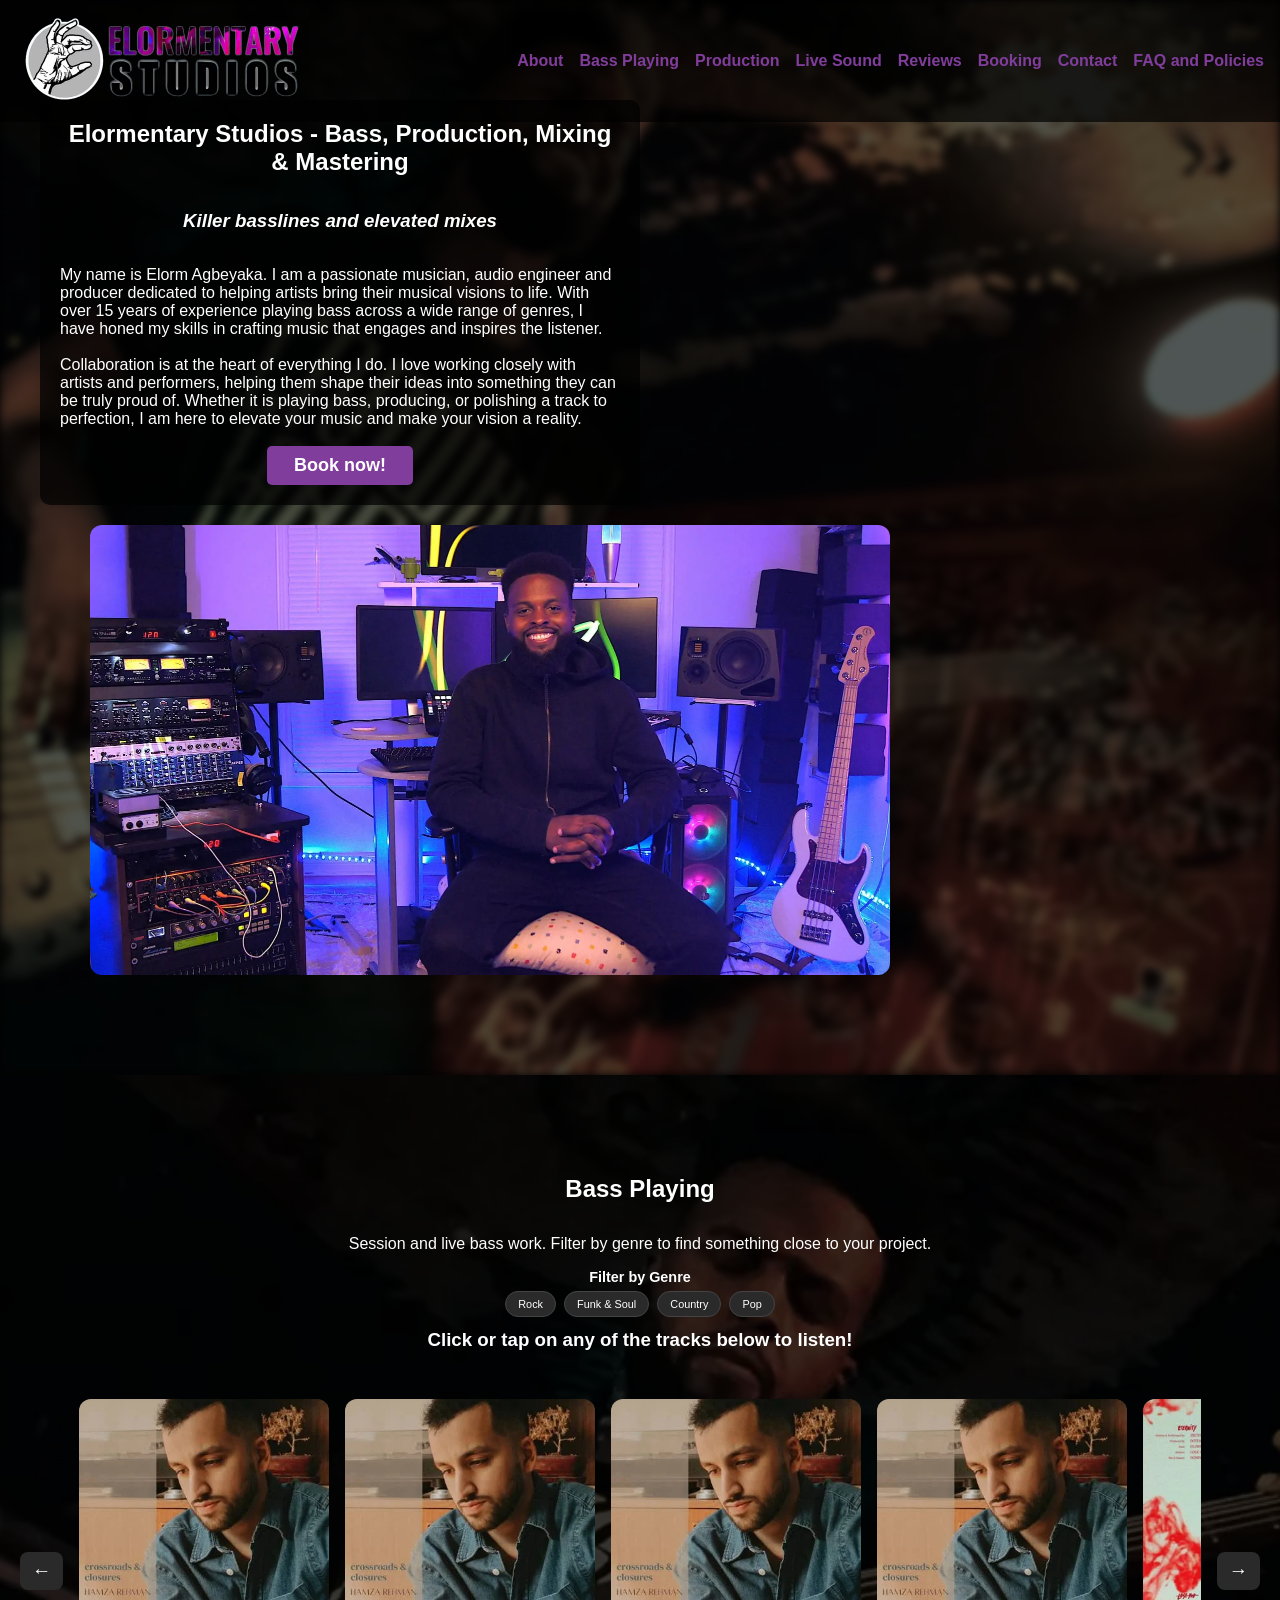
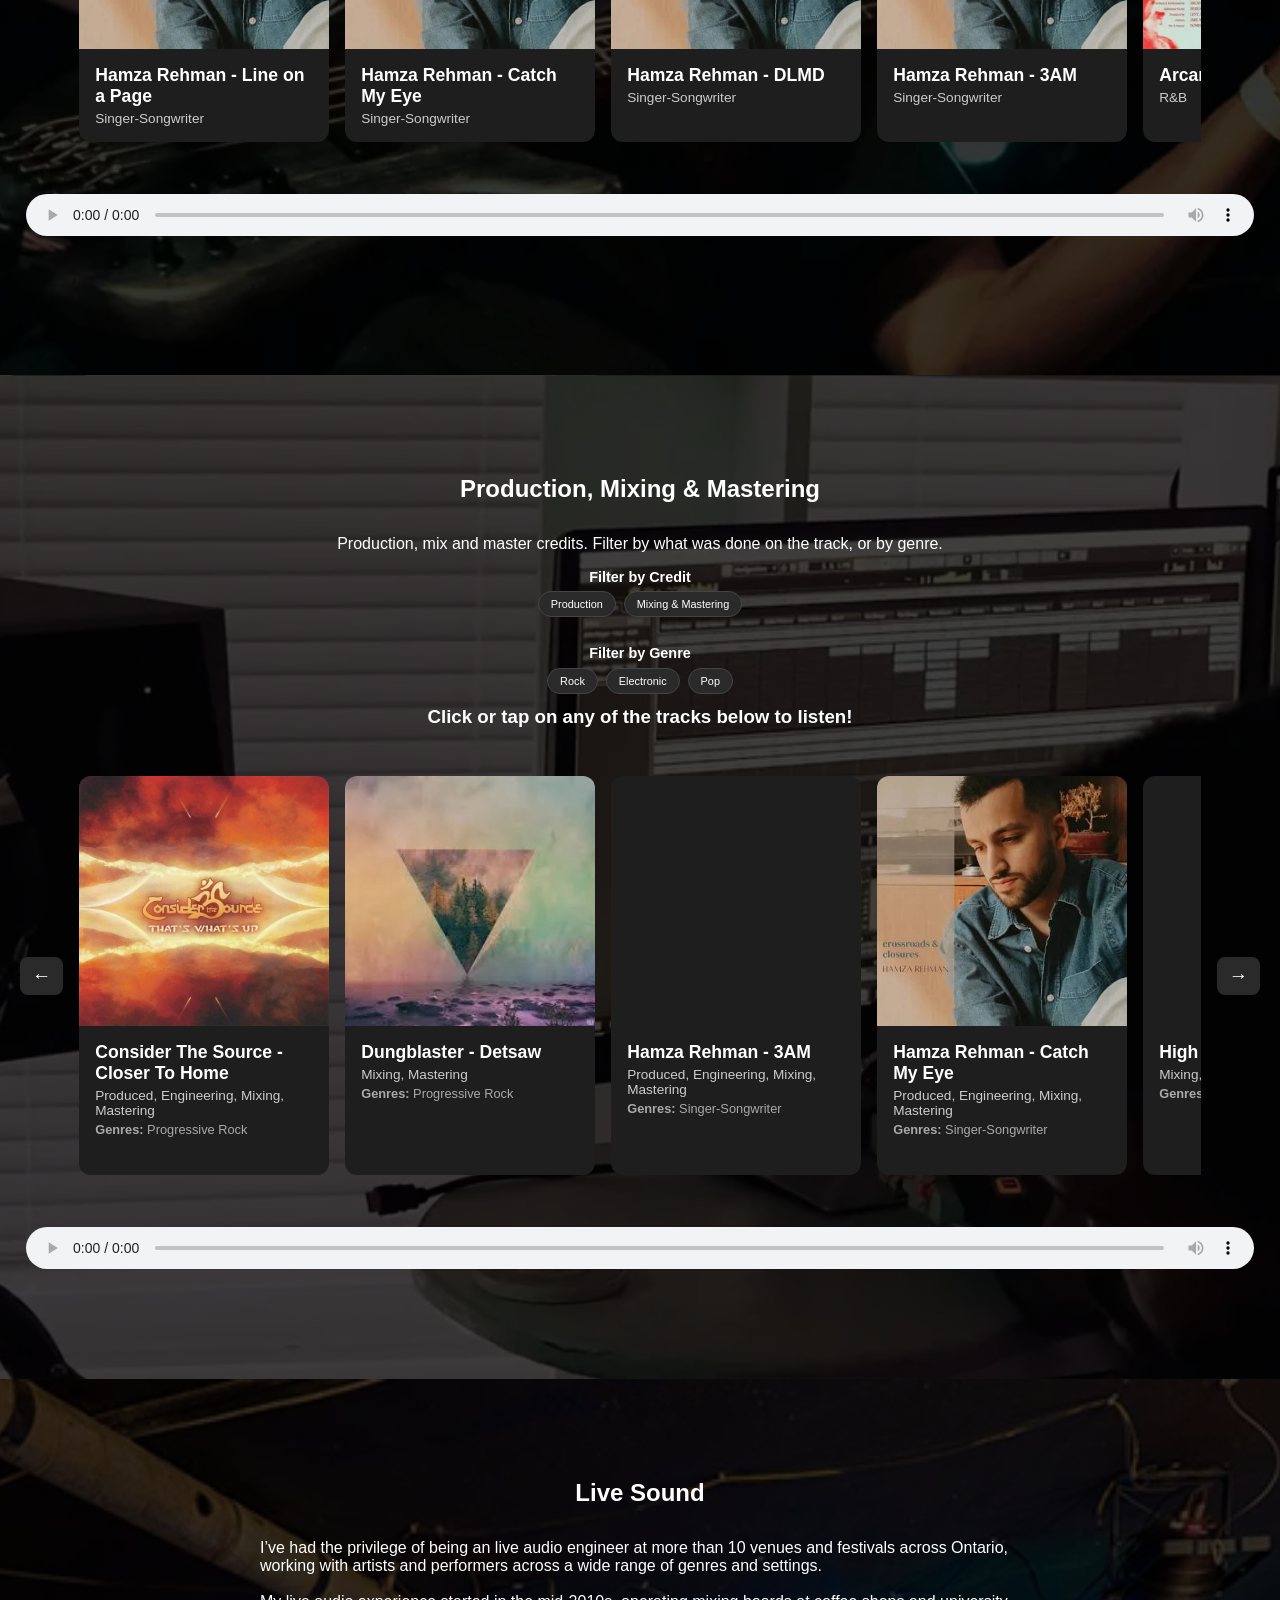
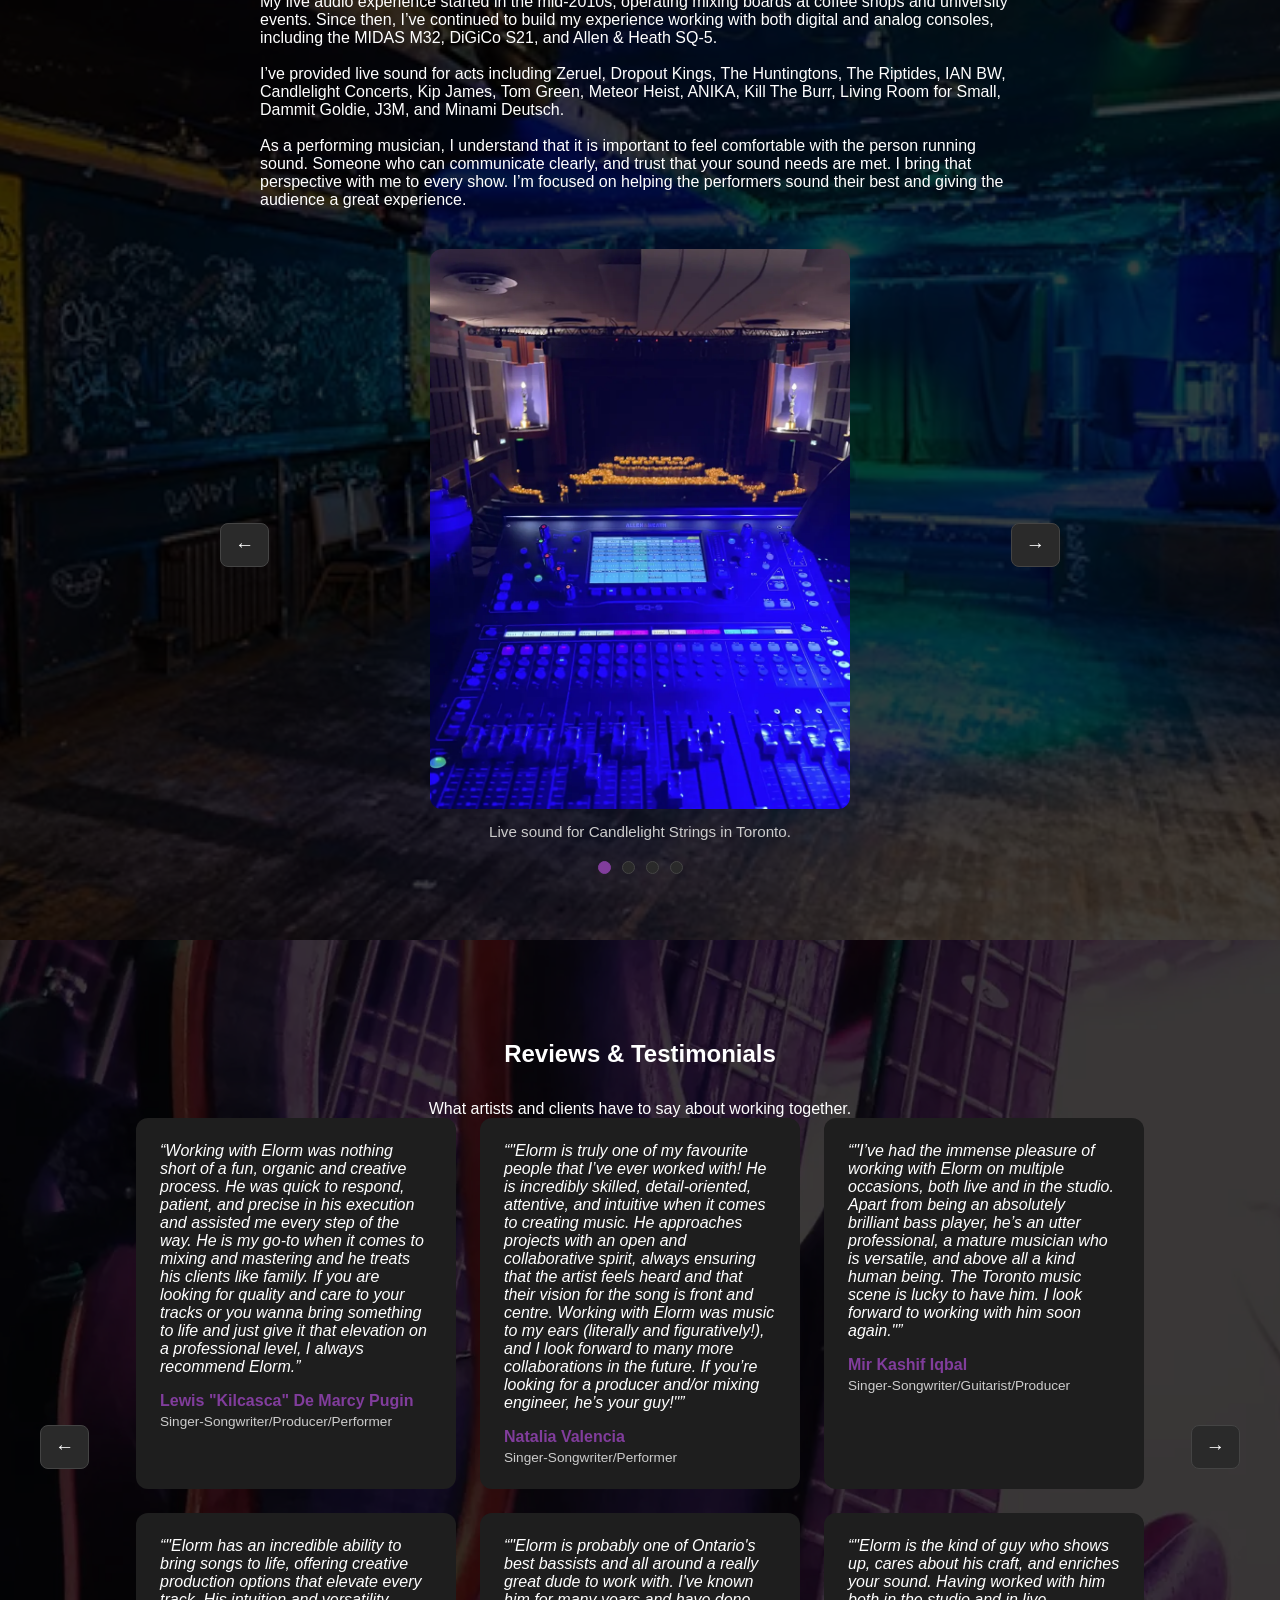
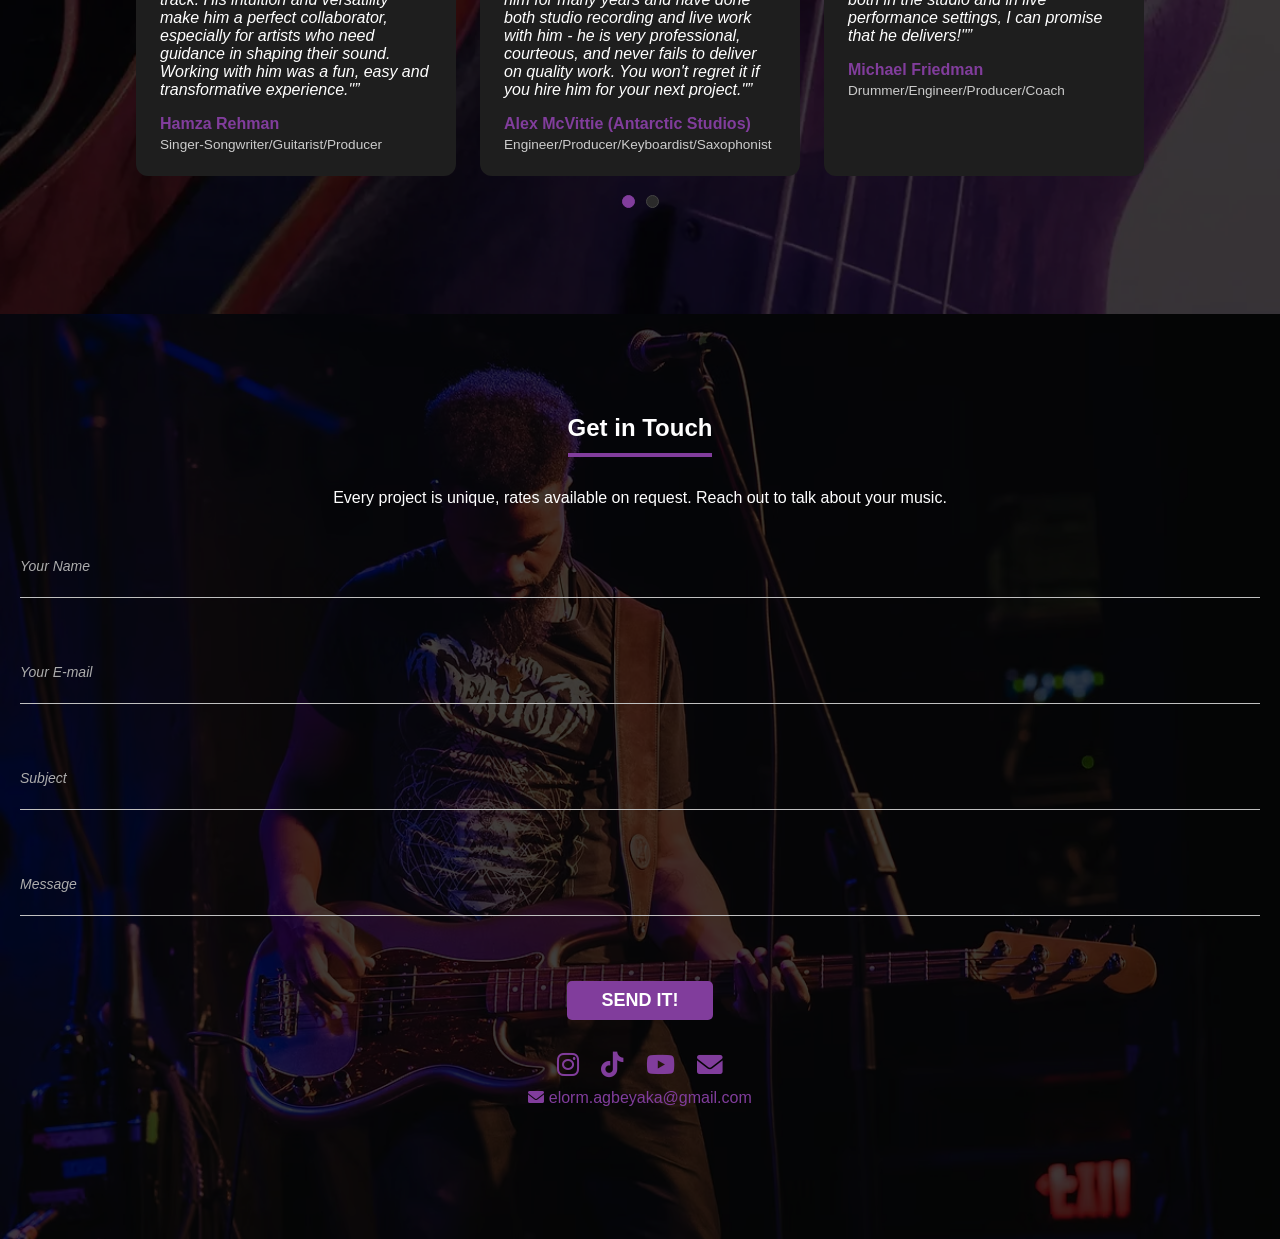
==== index.html @ 33b96d67 "Update contact form action URL" ====
<!DOCTYPE html>
<!-- GENERATED FILE — do not edit by hand. Edit _src/content.json or _src/templates/index.html and rebuild with the site editor. -->
<html lang="en">
<head>
  <!-- Google tag (gtag.js) — only downloaded once an analytics id is set in the editor -->
  <script>
    window.dataLayer = window.dataLayer || [];
    function gtag(){dataLayer.push(arguments);}
    (function (id) {
      if (!id) return;
      var s = document.createElement('script');
      s.async = true;
      s.src = 'https://www.googletagmanager.com/gtag/js?id=' + id;
      document.head.appendChild(s);
      gtag('js', new Date());
      gtag('config', id);
    })('');
  </script>
  <meta charset="UTF-8" />
  <meta name="viewport" content="width=device-width, initial-scale=1.0" />
  <title>Elormentary Studios | Bass Player Mixing Mastering Producer</title>
  <meta name="keywords" content="session bassist, bass player, remote bass sessions, music production, mixing, mastering, audio engineering" />
  <meta name="author" content="Elormentary Studios" />
  <link rel="stylesheet" href="style.css" />

  <link rel="icon" type="image/svg+xml" href="img/favicon.svg">
  <link rel="apple-touch-icon" sizes="180x180" href="img/touch.png">
  <!-- Icon font loads without blocking the first paint (media swaps to "all" once fetched) -->
  <link rel="preconnect" href="https://cdnjs.cloudflare.com">
  <link rel="stylesheet" href="https://cdnjs.cloudflare.com/ajax/libs/font-awesome/6.0.0-beta3/css/all.min.css" media="print" onload="this.media='all'"/>
  <noscript><link rel="stylesheet" href="https://cdnjs.cloudflare.com/ajax/libs/font-awesome/6.0.0-beta3/css/all.min.css"/></noscript>

  <script type="application/ld+json">
    {
      "@context": "https://schema.org",
      "@type": "Person",
      "name": "Elormentary Studios",
      "url": "https://elormentary.github.io",
      "image": "",
      "jobTitle": "Session Bassist, Producer & Mixing Engineer",
      "sameAs": [
        "https://elormentary.github.io",
        "https://instagram.com/elormentary",
        "https://www.tiktok.com/@elormentary",
        "https://www.youtube.com/channel/UCXdYWOsve9eDr9uOCWJjUAA",
        "mailto:elorm.agbeyaka@gmail.com"
      ]
    }
  </script>
  <meta name="description" content="Placeholder search description - session bass playing plus production, mixing and mastering services. Replace this in the editor's SEO section (~155 characters works best).">
  <meta property="og:title" content="Elormentary Studios - Session Bass, Production, Mixing & Mastering" />
  <meta property="og:description" content="Session bass playing plus production, mixing and mastering work. Listen to samples and get in touch!" />
  <meta property="og:image" content="" />
  <meta property="og:url" content="https://elormentary.github.io" />
  <meta property="og:type" content="website" />
  <meta name="twitter:card" content="summary_large_image" />
  <meta name="twitter:title" content="Elormentary Studios - Session Bass & Production" />
  <meta name="twitter:description" content="Session bass playing plus production, mixing and mastering work. Hear samples and get in touch." />
  <meta name="twitter:image" content="" />
</head>
<body>
  <header>
    <div class="logo" data-logo-video="img/intro/elormentary_animatedtext_transparent.webm" style="--logo-height: 90px"><img src="img/intro/logo.svg" alt="Elormentary Studios logo"></div>
    <div class="menu-toggle" onclick="toggleMenu()">
      <i class="fas fa-bars"></i>
    </div>
    <nav id="navbar">
      <a href="#about">About</a>
      <a href="#bass">Bass Playing</a>
      <a href="#production">Production</a>
      <a href="#live-sound">Live Sound</a>
      <a href="#reviews">Reviews</a>
      <a href="booking">Booking</a>
      <a href="#contact">Contact</a>
      <a href="faq">FAQ and Policies</a>
    </nav>
  </header>

  <section id="about" class="intro">

    <div class="carousel" data-backdrop="img/intro/backdrop.webp"></div>

    <div class="content">
      <h1>Elormentary Studios - Bass, Production, Mixing & Mastering</h1>
      <br>
      <p class="tagline">Killer basslines and elevated mixes</p>
      <br>
      <p>
      My name is Elorm Agbeyaka. I am a passionate musician, audio engineer and producer dedicated to helping artists bring their musical visions to life. With over 15 years of experience playing bass across a wide range of genres, I have honed my skills in crafting music that engages and inspires the listener. 
      </p>
      <br>
      <p>
      Collaboration is at the heart of everything I do. I love working closely with artists and performers, helping them shape their ideas into something they can be truly proud of. Whether it is playing bass, producing, or polishing a track to perfection, I am here to elevate your music and make your vision a reality.
      </p>
      <br>


<button onclick="window.location.href='booking'" class="site-btn"> Book now! </button>
</div>

    <img src="img/intro/headshot.webp" alt="Elormentary Studios headshot" loading="lazy">

  </section>

  <section id="featured-video" data-video-id="">
    <h2>Watch</h2>
    <div class="video-embed">
      <iframe title="Featured video" allow="accelerometer; autoplay; clipboard-write; encrypted-media; gyroscope; picture-in-picture" allowfullscreen></iframe>
    </div>
    <p class="video-caption">Placeholder caption for the featured video.</p>
  </section>

  <section id="bass" class="player-section" data-backdrop="img/intro/backdropA.webp">
    <h2>Bass Playing</h2>
    <p class="section-blurb">Session and live bass work. Filter by genre to find something close to your project.</p>

    <h3 class="filter-label">Filter by Genre</h3>
    <div class="filter-row genre-buttons"></div>
    <div class="sub-filter-row sub-genre-buttons"></div>

    <div class="filter-row clear-filters-wrapper"
         style="text-align: center; margin-top: 0.5rem; display: none;">
      <button class="clear-filters">Clear Filters</button>
    </div>
    <h3>Click or tap on any of the tracks below to listen!</h3>
    <div class="mobile-track-list"></div>
    <div class="track-nav-wrapper">
      <button class="scroll-btn left" aria-label="Scroll left">←</button>
      <div class="track-grid"></div>
      <button class="scroll-btn right" aria-label="Scroll right">→</button>
    </div>
    <audio class="player" controls style="width: 100%; margin-top: 30px;" controlsList="nodownload" aria-label="Audio player for bass playing tracks"></audio>
  </section>

  <section id="production" class="player-section" data-backdrop="img/intro/backdropB.webp">
    <h2>Production, Mixing & Mastering</h2>
    <p class="section-blurb">Production, mix and master credits. Filter by what was done on the track, or by genre.</p>
    <p class="section-blurb" data-credit="Production" style="display: none;">This is where ideas become reality. I am passionate about helping you bring your music to life. I can assist with songwriting, arrangements, top-lining, and handle every aspect of the recording process. Together we will craft a product that will make you proud, reflect your vision and resonate with your audience.</p>
    <p class="section-blurb" data-credit="Produced" style="display: none;">This is where ideas become reality. I am passionate about helping you bring your music to life. I can assist with songwriting, arrangements, top-lining, and handle every aspect of the recording process. Together we will craft a product that will make you proud, reflect your vision and resonate with your audience.</p>
    <p class="section-blurb" data-credit="Mixing" style="display: none;">I believe that every track has a story, and my job is to help your stories stand out. I bring balance, depth, and clarity to your music, while highlighting the nuances that make it unique. I will make sure every element of your song fits perfectly, delivering the vibes and intentions of your music.</p>
    <p class="section-blurb" data-credit="Mastering" style="display: none;">Mastering is the final step in making your music shine. This is where tracks gain that extra polish, ensuring they sound balanced, clear, and professional on any system. The goal here is to bring out the best in your music, staying true to your artistic intent and sounding commercially competitive. Whether you need a single track or a full album mastered, I focus on achieving loudness, clarity, and cohesion without losing the distinct characteristics of your music.</p>


    <h3 class="filter-label">Filter by Credit</h3>
    <div class="filter-row credit-buttons"></div>
    <div class="sub-filter-row sub-credit-buttons"></div>

    <h3 class="filter-label">Filter by Genre</h3>
    <div class="filter-row genre-buttons"></div>
    <div class="sub-filter-row sub-genre-buttons"></div>

    <div class="filter-row clear-filters-wrapper"
         style="text-align: center; margin-top: 0.5rem; display: none;">
      <button class="clear-filters">Clear Filters</button>
    </div>
    <h3>Click or tap on any of the tracks below to listen!</h3>
    <div class="mobile-track-list"></div>
    <div class="track-nav-wrapper">
      <button class="scroll-btn left" aria-label="Scroll left">←</button>
      <div class="track-grid"></div>
      <button class="scroll-btn right" aria-label="Scroll right">→</button>
    </div>
    <audio class="player" controls style="width: 100%; margin-top: 30px;" controlsList="nodownload" aria-label="Audio player for production, mixing and mastering tracks"></audio>
  </section>

  <section id="live-sound" data-backdrop="img/intro/sneaks.webp" data-autoplay-seconds="6">
    <h2>Live Sound</h2>
    <p class="section-blurb">I’ve had the privilege of being an live audio engineer at more than 10 venues and festivals across Ontario, working with artists and performers across a wide range of genres and settings.

My live audio experience started in the mid-2010s, operating mixing boards at coffee shops and university events. Since then, I’ve continued to build my experience working with both digital and analog consoles, including the MIDAS M32, DiGiCo S21, and Allen & Heath SQ-5.

I’ve provided live sound for acts including Zeruel, Dropout Kings, The Huntingtons, The Riptides, IAN BW, Candlelight Concerts, Kip James, Tom Green, Meteor Heist, ANIKA, Kill The Burr, Living Room for Small, Dammit Goldie, J3M, and Minami Deutsch.

As a performing musician, I understand that it is important to feel comfortable with the person running sound. Someone who can communicate clearly, and trust that your sound needs are met. I bring that perspective with me to every show. I’m focused on helping the performers sound their best and giving the audience a great experience.</p>

    <div id="live-video" data-video-id="">
      <div class="video-embed">
        <iframe title="Live performance video" allow="accelerometer; autoplay; clipboard-write; encrypted-media; gyroscope; picture-in-picture" allowfullscreen></iframe>
      </div>
      <p class="video-caption">A live set captured front-of-house.</p>
    </div>

    <div class="venue-carousel">
      <button class="vc-btn prev" aria-label="Previous photo">←</button>
      <div class="vc-viewport">
        <div class="vc-track">
          <figure class="vc-slide">
            <img src="img/live/IMG_4417.heif.webp" alt="Live sound for Candlelight Strings in Toronto." loading="lazy">
            <figcaption>Live sound for Candlelight Strings in Toronto.</figcaption>
          </figure>
          <figure class="vc-slide">
            <img src="img/live/IMG_4777.heif.webp" alt="Live sound for Sneaky Dee's in Toronto." loading="lazy">
            <figcaption>Live sound for Sneaky Dee's in Toronto.</figcaption>
          </figure>
          <figure class="vc-slide">
            <img src="img/live/IMG_5159.heif.webp" alt="" loading="lazy">
            <figcaption></figcaption>
          </figure>
          <figure class="vc-slide">
            <img src="img/live/IMG_5179.heif.webp" alt="" loading="lazy">
            <figcaption></figcaption>
          </figure>
        </div>
      </div>
      <button class="vc-btn next" aria-label="Next photo">→</button>
    </div>
    <div class="vc-dots"></div>
  </section>

  <section id="reviews" data-backdrop="img/intro/backdropC.webp" data-per-page="6" data-per-page-mobile="2" data-autoplay-seconds="8">
    <h2>Reviews & Testimonials</h2>
    <p style="text-align: center;">What artists and clients have to say about working together.</p>
    <div class="reviews-grid">
      <div class="review-card">
        <p class="review-quote">“Working with Elorm was nothing short of a fun, organic and creative process. He was quick to respond, patient, and precise in his execution and assisted me every step of the way. He is my go-to when it comes to mixing and mastering and he treats his clients like family. If you are looking for quality and care to your tracks or you wanna bring something to life and just give it that elevation on a professional level, I always recommend Elorm.”</p>
        <p class="review-name">Lewis "Kilcasca" De Marcy Pugin</p>
        <p class="review-context">Singer-Songwriter/Producer/Performer</p>
      </div>
      <div class="review-card">
        <p class="review-quote">“"Elorm is truly one of my favourite people that I’ve ever worked with! He is incredibly skilled, detail-oriented, attentive, and intuitive when it comes to creating music. He approaches projects with an open and collaborative spirit, always ensuring that the artist feels heard and that their vision for the song is front and centre. Working with Elorm was music to my ears (literally and figuratively!), and I look forward to many more collaborations in the future. If you’re looking for a producer and/or mixing engineer, he’s your guy!"”</p>
        <p class="review-name">Natalia Valencia</p>
        <p class="review-context">Singer-Songwriter/Performer</p>
      </div>
      <div class="review-card">
        <p class="review-quote">“"I’ve had the immense pleasure of working with Elorm on multiple occasions, both live and in the studio. Apart from being an absolutely brilliant bass player, he’s an utter professional, a mature musician who is versatile, and above all a kind human being. The Toronto music scene is lucky to have him. I look forward to working with him soon again."”</p>
        <p class="review-name">Mir Kashif Iqbal</p>
        <p class="review-context">Singer-Songwriter/Guitarist/Producer</p>
      </div>
      <div class="review-card">
        <p class="review-quote">“"Elorm has an incredible ability to bring songs to life, offering creative production options that elevate every track. His intuition and versatility make him a perfect collaborator, especially for artists who need guidance in shaping their sound. Working with him was a fun, easy and transformative experience."”</p>
        <p class="review-name">Hamza Rehman</p>
        <p class="review-context">Singer-Songwriter/Guitarist/Producer</p>
      </div>
      <div class="review-card">
        <p class="review-quote">“"Elorm is probably one of Ontario's best bassists and all around a really great dude to work with. I've known him for many years and have done both studio recording and live work with him - he is very professional, courteous, and never fails to deliver on quality work. You won't regret it if you hire him for your next project."”</p>
        <p class="review-name">Alex McVittie (Antarctic Studios) </p>
        <p class="review-context">Engineer/Producer/Keyboardist/Saxophonist</p>
      </div>
      <div class="review-card">
        <p class="review-quote">“"Elorm is the kind of guy who shows up, cares about his craft, and enriches your sound. Having worked with him both in the studio and in live performance settings, I can promise that he delivers!"”</p>
        <p class="review-name">Michael Friedman </p>
        <p class="review-context">Drummer/Engineer/Producer/Coach</p>
      </div>
      <div class="review-card">
        <p class="review-quote">“"Elorm is literally one of the most professional and talented musicians I know! His keen ear as a composer and engineer always add a much needed personal touch to any song or mix. He's been a core part of all the music projects I've taken on in the last few years and will continue to be for years to come!"”</p>
        <p class="review-name">Matthew Leandres (Lattitude) </p>
        <p class="review-context">Singer-Songwriter/Producer/Performer</p>
      </div>
    </div>
  </section>

  <section id="contact" data-backdrop="img/intro/backdropD.jpg">
     <div class="section-title">
        <h2>Get in Touch</h2>
        <p>Every project is unique, rates available on request. Reach out to talk about your music.</p>
      </div>
      <form class="contact-form" action="https://formspree.io/f/mwlvrwbk" method="POST">
        <div class="row">
          <div class="col-lg-4">
            <input type="text" placeholder="Your Name" name="name" required>
          </div>
          <div class="col-lg-4">
            <input type="text" placeholder="Your E-mail" name="_replyto" required>
          </div>
          <div class="col-lg-4">
            <input type="text" placeholder="Subject" name="subject" required>
          </div>
          <div class="col-lg-12">
            <input type="text" placeholder="Message" name="msg" required>
            <div class="text-center">
              <button class="site-btn" value="Send">SEND IT!</button>
            </div>
          </div>
        </div>
      </form>
      <div class="ft-contact-widget">
        <p class="contact-links">
          <a href="https://instagram.com/elormentary" target="_blank" rel="noopener" aria-label="Instagram"><i class="fa-brands fa-instagram" aria-hidden="true"></i> </a>
          <a href="https://www.tiktok.com/@elormentary" target="_blank" rel="noopener" aria-label="Tiktok"><i class="fa-brands fa-tiktok" aria-hidden="true"></i> </a>
          <a href="https://www.youtube.com/channel/UCXdYWOsve9eDr9uOCWJjUAA" target="_blank" rel="noopener" aria-label="Youtube"><i class="fa-brands fa-youtube" aria-hidden="true"></i> </a>
          <a href="mailto:elorm.agbeyaka@gmail.com" target="_blank" rel="noopener" aria-label="Email"><i class="fa-solid fa-envelope" aria-hidden="true"></i> </a>
        </p>
        <p><a href="mailto:elorm.agbeyaka@gmail.com"><i class="fa fa-envelope"></i> elorm.agbeyaka@gmail.com</a></p>
      </div>
  </section>

  <script>
    function toggleMenu() {
      const nav = document.getElementById('navbar');
      nav.classList.toggle('active');
    }
  </script>
  <script src="tracks.js" defer></script>
  <script src="script.js" defer></script>
  <script src="logo.js" defer></script>

</body>
</html>
---- style.css ----
/* ============================================================
   Brand colours — edited by the site editor's Colours tab.
   Every colour on the site references one of these variables.
   ============================================================ */
:root {
  --accent: #813d9c;            /* brand colour: links, buttons, highlights */
  --accent-soft: #dc8add;     /* brand colour w/ transparency: glows, visited links */
  --accent-active: #dc8add;     /* active filter button fill */
  --accent-contrast: #ffffff;   /* text on brand-coloured buttons */
  --page-bg: #121212;           /* page background */
  --backdrop: #000000;          /* hero & mobile playlist background */
  --card-bg: #1e1e1e;           /* track & review card background */
  --button-bg: #2a2a2a;         /* button background */
  --button-border: #444444;     /* button border & hover */
  --tooltip-bg: #333333;        /* tooltip background */
  --playing-bg: #171a1a;        /* now-playing row background (mobile) */
  --overlay: rgba(0, 0, 0, 0.7);        /* header & hero text overlay */
  --overlay-strong: rgba(0, 0, 0, 0.9); /* mobile menu overlay */
  --text: #ffffff;              /* main text */
  --text-muted: #cccccc;        /* secondary text (track credits) */
  --text-subtle: #aaaaaa;       /* tertiary text (track genres) */
  --form-line: #c0c0c0;         /* contact form underline */
  --form-placeholder: #acacac;  /* contact form placeholder text */
  --row-line: #e0e0e0;          /* mobile playlist dividers */
  --danger: #ff6666;            /* disclaimer text */
  --danger-strong: #b22222;     /* disclaimer text (mobile) */
  --section-overlay-darken: 0.5;   /* 0 = no darken, 1 = fully black */
  --section-overlay-blur: 0px;     /* blur radius on the backdrop image */
  --section-overlay-brightness: 0.5; /* 1 = normal, <1 dims, >1 brightens */
}

* { margin: 0; padding: 0; box-sizing: border-box; }

body {
  font-family: 'Segoe UI', sans-serif;
  scroll-behavior: smooth;
  background: var(--page-bg);
  color: var(--text);
  margin: 0;
}

main, #app {
  max-width: 1000px;
  margin: 0 auto;
  padding: 2rem;
  display: flex;
  flex-direction: column;
  align-items: center;
}

h1, h2, h3, h4 {
  text-align: center;
  margin-bottom: 2rem;
}

/* Section blurbs — script.js swaps .section-blurb variants per credit filter */
.section-blurb {
  text-align: center;
}

/* Hero tagline under the main heading */
.tagline {
  font-size: 1.17em;
  font-weight: bold;
  font-style: italic;
  text-align: center;
  margin-bottom: 1rem;
}

/* "Filter by …" labels inside the player sections */
.player-section .filter-label {
  margin-bottom: 0.4rem;
  margin-top: 1rem;
  text-align: center;
  font-size: 0.9rem;
}

/* Broad categories in horizontal scroll row */
.filter-row {
  display: flex;
  overflow-x: auto;
  white-space: nowrap;
  gap: 8px;
  padding-bottom: 6px;
  scrollbar-width: none;       /* Firefox */
  justify-content: center;
}
.filter-row::-webkit-scrollbar {
  display: none;               /* Chrome */
}

.filter-row button {
  flex: 0 0 auto;
}

/* Subcategory rows behave normally */
.sub-filter-row {
  display: flex;
  flex-wrap: wrap;
  justify-content: center;
  gap: 8px;
  margin-top: 0.4rem;
}

/* Buttons */
.filter-row button,
.sub-filter-row button {
  background: var(--button-bg);
  color: var(--text);
  border: 1px solid var(--button-border);
  padding: 6px 12px;
  border-radius: 14px;
  font-size: 0.68rem;
  cursor: pointer;
  transition: transform 0.1s ease;
}

.filter-row button.active,
.sub-filter-row button.active {
  background: var(--accent-active);
  border-color: var(--accent);
}

.track {
  background: var(--card-bg);
  border-radius: 12px;
  overflow: hidden;
  cursor: pointer;
  transition: transform 0.2s ease;
  position: relative;
  max-width: 800px;
  width: 250px;
  scroll-snap-align: start;
  align-items: flex-start;
  flex: 0 0 auto;
}

.track-grid {
  display: flex;
  flex-direction: row;
  overflow-x: auto;
  overflow-y: hidden;
  flex-wrap: nowrap;
  scroll-snap-type: x mandatory;
  gap: 1rem;
  padding: 1rem 0;
  scroll-behavior: smooth;
}

.track:hover {
  transform: scale(1.02);
}

.track img {
  width: 100%;
  aspect-ratio: 1 / 1;
  display: block;
  object-fit: cover;
  flex-shrink: 0;
}

.track-details {
  padding: 1rem;
}

.track-title {
  font-size: 1.1rem;
  font-weight: bold;
  margin-bottom: 0.25rem;
}

.track-credits {
  font-size: 0.85rem;
  color: var(--text-muted);
}

.track-disclaimer {
  font-size: 0.75rem;
  color: var(--danger);
  margin-top: 0.5rem;
}

.track-genres {
  font-size: 0.8rem;
  color: var(--text-subtle);
  margin-top: 0.25rem;
}

.track.playing {
  border: 2px solid var(--accent) !important;
  box-shadow: 0 0 10px var(--accent-soft);
}

@media (max-width: 600px) {
  .track {
    flex-direction: column;
    align-items: center;
    text-align: center;
  }

  .track img {
    max-width: 100%;
  }

  .track-details {
    width: 100%;
  }
}

.ft-contact-widget {
  padding: 2em;
  text-align: center;
  color: var(--accent-soft)
}

/* Flexible row of contact/social icon links (edited in the Contact tab) */
.ft-contact-widget .contact-links {
  display: flex;
  flex-wrap: wrap;
  justify-content: center;
  align-items: center;
  gap: 0.5rem 1.4rem;
  margin-bottom: 0.75rem;
}

.ft-contact-widget .contact-links a {
  display: inline-flex;
  align-items: center;
  gap: 0.4rem;
}

.ft-contact-widget .contact-links a i {
  font-size: 1.6rem;
}

header {
  position: fixed;
  width: 100%;
  background: var(--overlay);
  color: var(--text);
  z-index: 1000;
  padding: 1rem;
  display: flex;
  justify-content: space-between;
  align-items: center;
}

header .logo img,
header .logo video {
  height: var(--logo-height, 40px);
  width: auto;
  display: block;
}

/* On small screens, cap the logo width so a tall/wide logo (e.g. an animated
   text video) can't crowd out the header or overflow the screen — it scales
   down proportionally, staying within its set height. */
@media (max-width: 768px) {
  header .logo img,
  header .logo video {
    height: auto;
    width: auto;
    max-height: var(--logo-height, 40px);
    max-width: 60vw;
  }
}

nav {
  display: flex;
  gap: 1rem;
}
nav a {
  color: var(--text);
  text-decoration: none;
  font-weight: bold;
}
.menu-toggle { display: none; cursor: pointer; }
.menu-toggle i { font-size: 1.5rem; }

@media (max-width: 768px) {
  nav {
    display: none;
    flex-direction: column;
    background: var(--overlay-strong);
    position: absolute;
    top: 60px;
    right: 10px;
    padding: 1rem;
    border-radius: 5px;
  }
  nav.active { display: flex; }
  .menu-toggle { display: block; }
}

section { 
  padding: 100px 20px; 
  min-height: 100vh; 
  position: relative;   /* anchor the backdrop layer */
  overflow: hidden;     /* clip blur bleed at edges */
  background-size: cover;
  background-position: center;
}

section:first-of-type {
  padding-top: 0px;
}

/* The image itself — separate layer so filters don't affect text */
section.has-backdrop::before {
  content: "";
  position: absolute;
  inset: 0;
  background-image: var(--section-bg-image);
  background-size: cover;
  background-position: center;
  filter: brightness(var(--section-overlay-brightness)) blur(var(--section-overlay-blur));
  z-index: 0;
}


/* Darken/legibility scrim on top of the image, under the content */
section.has-backdrop::after {
  content: "";
  position: absolute;
  inset: 0;
  background: rgba(0, 0, 0, var(--section-overlay-darken));
  z-index: 0;
}

/* Make sure real content sits above both layers */
section.has-backdrop > * {
  position: relative;
  z-index: 1;
}

.intro {
  display: flex;
  align-items: center;
  justify-content: space-between;
  color: var(--text);
  position: relative;
  background: var(--backdrop);
  overflow: hidden;
  gap: 20px;
  padding: 100px 40px;
  flex-wrap: wrap;
}
.intro .carousel {
  position: absolute;
  top: 0; left: 0;
  width: 100%; height: 100%;
  z-index: 0;
  background-size: cover;
  background-position: center;
  filter: brightness(0.4) blur(4px);
}
.intro .content {
  margin-top: 100px;
  position: relative;
  z-index: 1;
  max-width: 600px;
  background: var(--overlay);
  padding: 20px;
  border-radius: 10px;
}
.intro img {
  max-width: 800px;
  border-radius: 12px;
  z-index: 100;
  position: relative;
  margin-left: 50px;
}
.content h1 { margin-bottom: 1rem; }

@media (max-width: 768px) {
  .intro {
    flex-direction: column;
    align-items: center;
    text-align: center;
  }

  .intro img {
    margin: 20px 0 0;
    max-width: 80%;
  }

  .intro .content {
    margin-top: 100px;
    text-align: center;
  }
}

/* ============================================================
   Featured video (hidden by script.js until a video id is set)
   ============================================================ */
#featured-video {
  min-height: auto;
  padding-bottom: 40px;
}

.video-embed {
  position: relative;
  width: 100%;
  max-width: 840px;
  margin: 0 auto;
  aspect-ratio: 16 / 9;
}

.video-embed iframe {
  position: absolute;
  inset: 0;
  width: 100%;
  height: 100%;
  border: 0;
  border-radius: 12px;
}

.video-caption {
  text-align: center;
  margin-top: 1rem;
  color: var(--text-muted);
}

/* ============================================================
   Live Sound — optional performance video + venue carousel
   ============================================================ */
#live-sound {
  min-height: auto;
  padding-bottom: 60px;
}

/* Preserve the paragraph breaks typed into the Live Sound blurb */
#live-sound .section-blurb {
  white-space: pre-line;
  max-width: 760px;
  margin: 0 auto 2.5rem;
  text-align: left;
}

#live-video {
  max-width: 840px;
  margin: 0 auto 2.5rem;
}

.venue-carousel {
  position: relative;
  max-width: 840px;
  width: 100%;
  margin: 0 auto;
  display: flex;
  align-items: center;
  gap: 1rem;
}

.vc-viewport {
  flex: 1;
  min-width: 0;
  overflow: hidden;
  border-radius: 12px;
}

.vc-track {
  display: flex;
  transition: transform 0.4s ease;
}

.vc-slide {
  min-width: 100%;
  box-sizing: border-box;
  display: flex;
  flex-direction: column;
  align-items: center;
  justify-content: flex-start;
}

.vc-slide img {
  max-width: 100%;
  max-height: 560px;
  width: auto;
  height: auto;
  display: block;
  border-radius: 12px;
}

.vc-slide figcaption {
  text-align: center;
  color: var(--text-muted);
  font-size: 0.95rem;
  margin-top: 0.85rem;
  min-height: 1.2rem;
}

.vc-btn {
  flex: 0 0 auto;
  background: var(--button-bg);
  color: var(--text);
  border: 1px solid var(--button-border);
  padding: 10px 14px;
  font-size: 1.2rem;
  border-radius: 8px;
  cursor: pointer;
  z-index: 2;
}

.vc-btn:hover {
  background: var(--button-border);
}

.vc-dots {
  display: flex;
  justify-content: center;
  margin-top: calc(1.25rem - 6px);
}

/* The button is a 24px tap target; the visible 11px dot is its ::before */
.vc-dot {
  width: 24px;
  height: 24px;
  padding: 0;
  border: 0;
  background: transparent;
  cursor: pointer;
  display: flex;
  align-items: center;
  justify-content: center;
}

.vc-dot::before {
  content: "";
  width: 11px;
  height: 11px;
  border-radius: 50%;
  border: 1px solid var(--button-border);
  background: var(--button-bg);
}

.vc-dot.active::before {
  background: var(--accent);
  border-color: var(--accent);
}

@media (max-width: 768px) {
  .vc-slide img { max-height: 360px; }
  .vc-btn { padding: 8px 10px; font-size: 1rem; }
}

/* ============================================================
   Reviews
   ============================================================ */
.reviews-grid {
  display: flex;
  flex-wrap: wrap;
  justify-content: center;
  gap: 1.5rem;
  max-width: 1100px;
  margin: 0 auto;
}

.review-card {
  background: var(--card-bg);
  border-radius: 12px;
  padding: 1.5rem;
  width: 320px;
  max-width: 100%;
}

/* Reviews carousel — script.js paginates the cards into sets of N (data-per-page)
   and only builds this when there are more reviews than fit on one page. */
.reviews-carousel {
  position: relative;
  display: flex;
  align-items: center;
  gap: 1rem;
  max-width: 1200px;
  width: 100%;
  margin: 0 auto;
}

.rc-viewport {
  flex: 1;
  min-width: 0;
  overflow: hidden;
}

.rc-track {
  display: flex;
  transition: transform 0.4s ease;
}

.rc-slide {
  min-width: 100%;
}

.review-quote {
  font-style: italic;
  margin-bottom: 1rem;
}

.review-name {
  font-weight: 700;
  color: var(--accent);
}

.review-context {
  font-size: 0.85rem;
  color: var(--text-muted);
  margin-top: 0.25rem;
}

.section-title {
  margin-bottom: 50px;
  text-align: center;
}

.section-title h2 {
  position: relative;
  display: inline-block;
  padding-bottom: 15px;
}

.section-title h2:after {
  position: absolute;
  content: "";
  width: 100%;
  height: 4px;
  left: 0;
  bottom: 0;
  background: var(--accent);
  z-index: 2;
  -webkit-transition: all 0.4s;
  transition: all 0.4s;
}

.contact-form input[type=text],
.contact-form input[type=email],
.contact-form textarea {
  width: 100%;
  border: none;
  font-size: 14px;
  padding-bottom: 23px;
  border-bottom: 1px solid var(--form-line);
  background-color: transparent;
  margin-bottom: 65px;
  color: var(--form-placeholder);
}

.contact-form textarea {
  height: 195px;
  margin-bottom: 60px;
  padding-bottom: 10px;
}

.contact-form ::placeholder {
  color: var(--form-placeholder);
  font-style: italic;
}

.site-btn {
  display: block;
  border: none;
  font-size: 18px;
  font-weight: 700;
  color: var(--accent-contrast);
  min-width: 146px;
  padding: 9px 10px;
  border-radius: 5px;
  background: var(--accent);
  cursor: pointer;
  margin: auto;
}

a:link {
  color: var(--accent);
  background-color: transparent;
  text-decoration: none;
}

a:visited {
  color: var(--accent-soft);
  background-color: transparent;
  text-decoration: none;
}

a:hover {
  color: var(--accent);
  background-color: transparent;
  text-decoration: underline;
}

a:active {
  color: var(--accent);
  background-color: transparent;
  text-decoration: underline;
}

.track-nav-wrapper {
  position: relative;
  display: flex;
  align-items: center;
  justify-content: center;
  gap: 1rem;
  width: 100%;
}

.scroll-btn {
  background: var(--button-bg);
  color: var(--text);
  border: none;
  padding: 8px 12px;
  font-size: 1.2rem;
  border-radius: 8px;
  cursor: pointer;
  z-index: 2;
}

.scroll-btn:hover {
  background: var(--button-border);
}

@media (max-width: 768px) {
  .scroll-btn {
    display: none;
  }
}

.tooltip {
  visibility: hidden;
  opacity: 0;
  position: absolute;
  bottom: 100%;
  background: var(--tooltip-bg);
  color: var(--text);
  padding: 0.5rem;
  border-radius: 4px;
  font-size: 0.75rem;
  left: 50%;
  transform: translateX(-50%);
  white-space: pre-line;
  z-index: 1000;
  width: 220px;
  text-align: center;
  transition: opacity 0.2s ease;
}

.track:hover .tooltip {
  visibility: visible;
  opacity: 1;
}

/* MOBILE PLAYLIST HIDDEN ON DESKTOP */
.mobile-track-list {
  display: none;
}

/* MOBILE ONLY */
@media (max-width: 768px) {

  /* hide the entire desktop carousel area */
  .track-nav-wrapper,
  .track-grid {
    display: none !important;
  }

  /* show mobile playlist — height of 4 tracks */
  .mobile-track-list {
    display: block;
    max-height: calc(4 * 90px);
    overflow-y: auto;
    margin-top: 15px;
    border: 1px solid var(--text-muted);
    border-radius: 12px;
    background: var(--backdrop);
  }
}

/* MOBILE ROW */
.mobile-track-row {
  display: flex;
  align-items: center;
  gap: 12px;
  padding: 12px;
  border-bottom: 1px solid var(--row-line);
  cursor: pointer;
}

.mobile-track-row:last-child {
  border-bottom: none;
}

.mobile-track-art {
  width: 22vw;
  max-width: 90px;
  height: auto;
  aspect-ratio: 1/1;
  border-radius: 8px;
  object-fit: cover;
}

.mobile-track-text {
  display: flex;
  flex-direction: column;
  flex: 1;
}

.mobile-track-title {
  font-weight: 700;
  font-size: 1.05rem;
  line-height: 1.1rem;
  margin-bottom: 3px;
}

.mobile-track-artist {
  font-size: 0.85rem;
  opacity: 0.7;
}

.mobile-track-indicator {
  width: 30px;
  font-size: 1.2rem;
  opacity: 0.6;
  text-align: center;
}

.mobile-track-row.playing {
  background: var(--playing-bg);
}

.mobile-track-row.playing .mobile-track-indicator {
  opacity: 1;
  color: var(--accent);
}

audio {
  width: 100%;
  border-radius: 10px;
  padding: 6px;
  accent-color: var(--accent);
}

.mobile-track-disclaimer {
  font-size: 0.75rem;
  color: var(--danger-strong);
  margin-top: 4px;
  line-height: 1.1rem;
  font-weight: 600;
}

/* ============================================================
   Booking form (booking.html)
   ============================================================ */
.booking-form {
  max-width: 700px;
  margin: 0 auto;
  text-align: left;
}

.booking-form .bf-label {
  display: block;
  font-weight: 600;
  margin: 1.6rem 0 0.4rem;
}

.booking-form input[type=text],
.booking-form input[type=email] {
  width: 100%;
  border: none;
  font-size: 14px;
  padding: 6px 0 10px;
  border-bottom: 1px solid var(--form-line);
  background-color: transparent;
  color: var(--text);
}

.booking-form textarea {
  width: 100%;
  min-height: 160px;
  font-size: 14px;
  font-family: inherit;
  padding: 10px;
  border: 1px solid var(--form-line);
  border-radius: 8px;
  background-color: transparent;
  color: var(--text);
  resize: vertical;
}

.booking-form ::placeholder {
  color: var(--form-placeholder);
  font-style: italic;
}

.booking-form .bf-two-col {
  display: flex;
  gap: 2rem;
}

.booking-form .bf-two-col > div {
  flex: 1;
}

@media (max-width: 600px) {
  .booking-form .bf-two-col {
    flex-direction: column;
    gap: 0;
  }
}

.booking-form .bf-group {
  border: none;
  margin: 0;
  padding: 0;
}

.booking-form .bf-group .bf-label {
  padding: 0;
}

.booking-form .bf-choice {
  display: block;
  margin: 0.4rem 0;
  cursor: pointer;
}

.booking-form .bf-choice input {
  accent-color: var(--accent);
  margin-right: 8px;
  width: auto;
}

/*
Image backgrounds 
*/
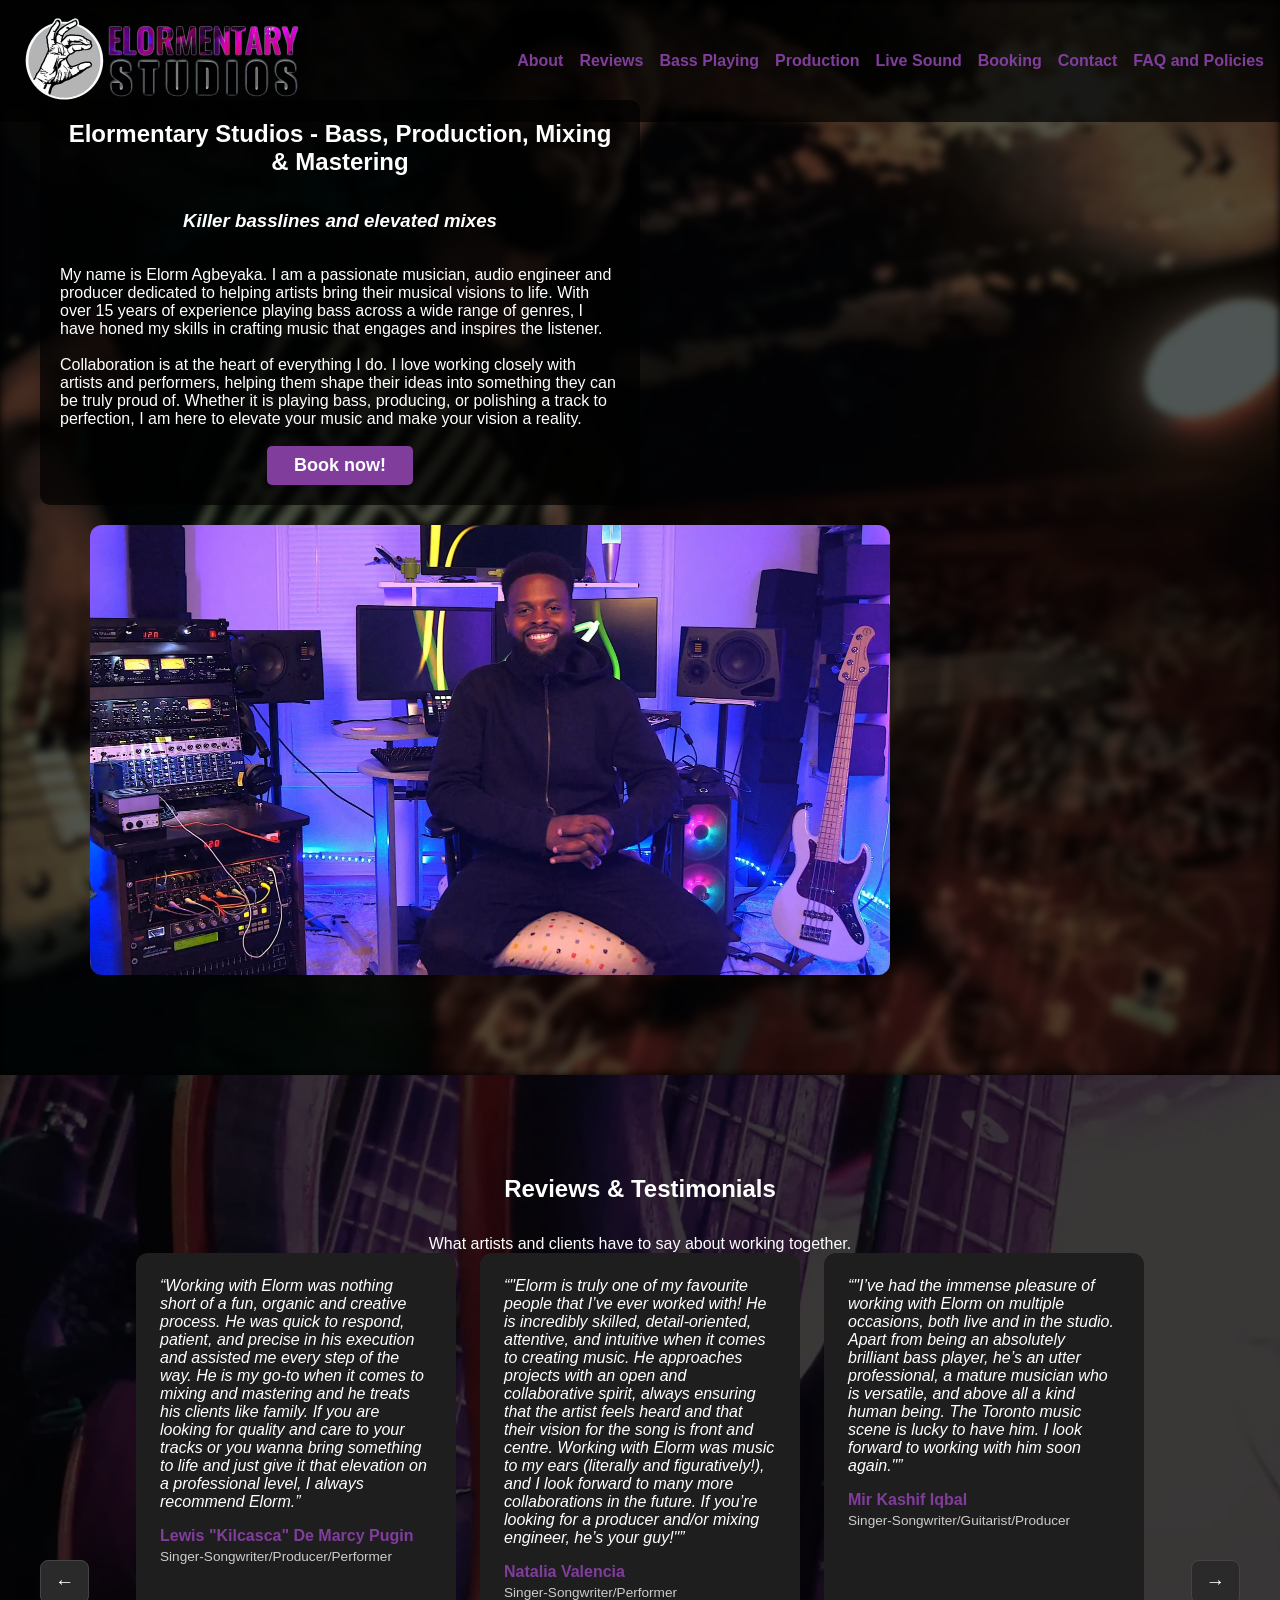
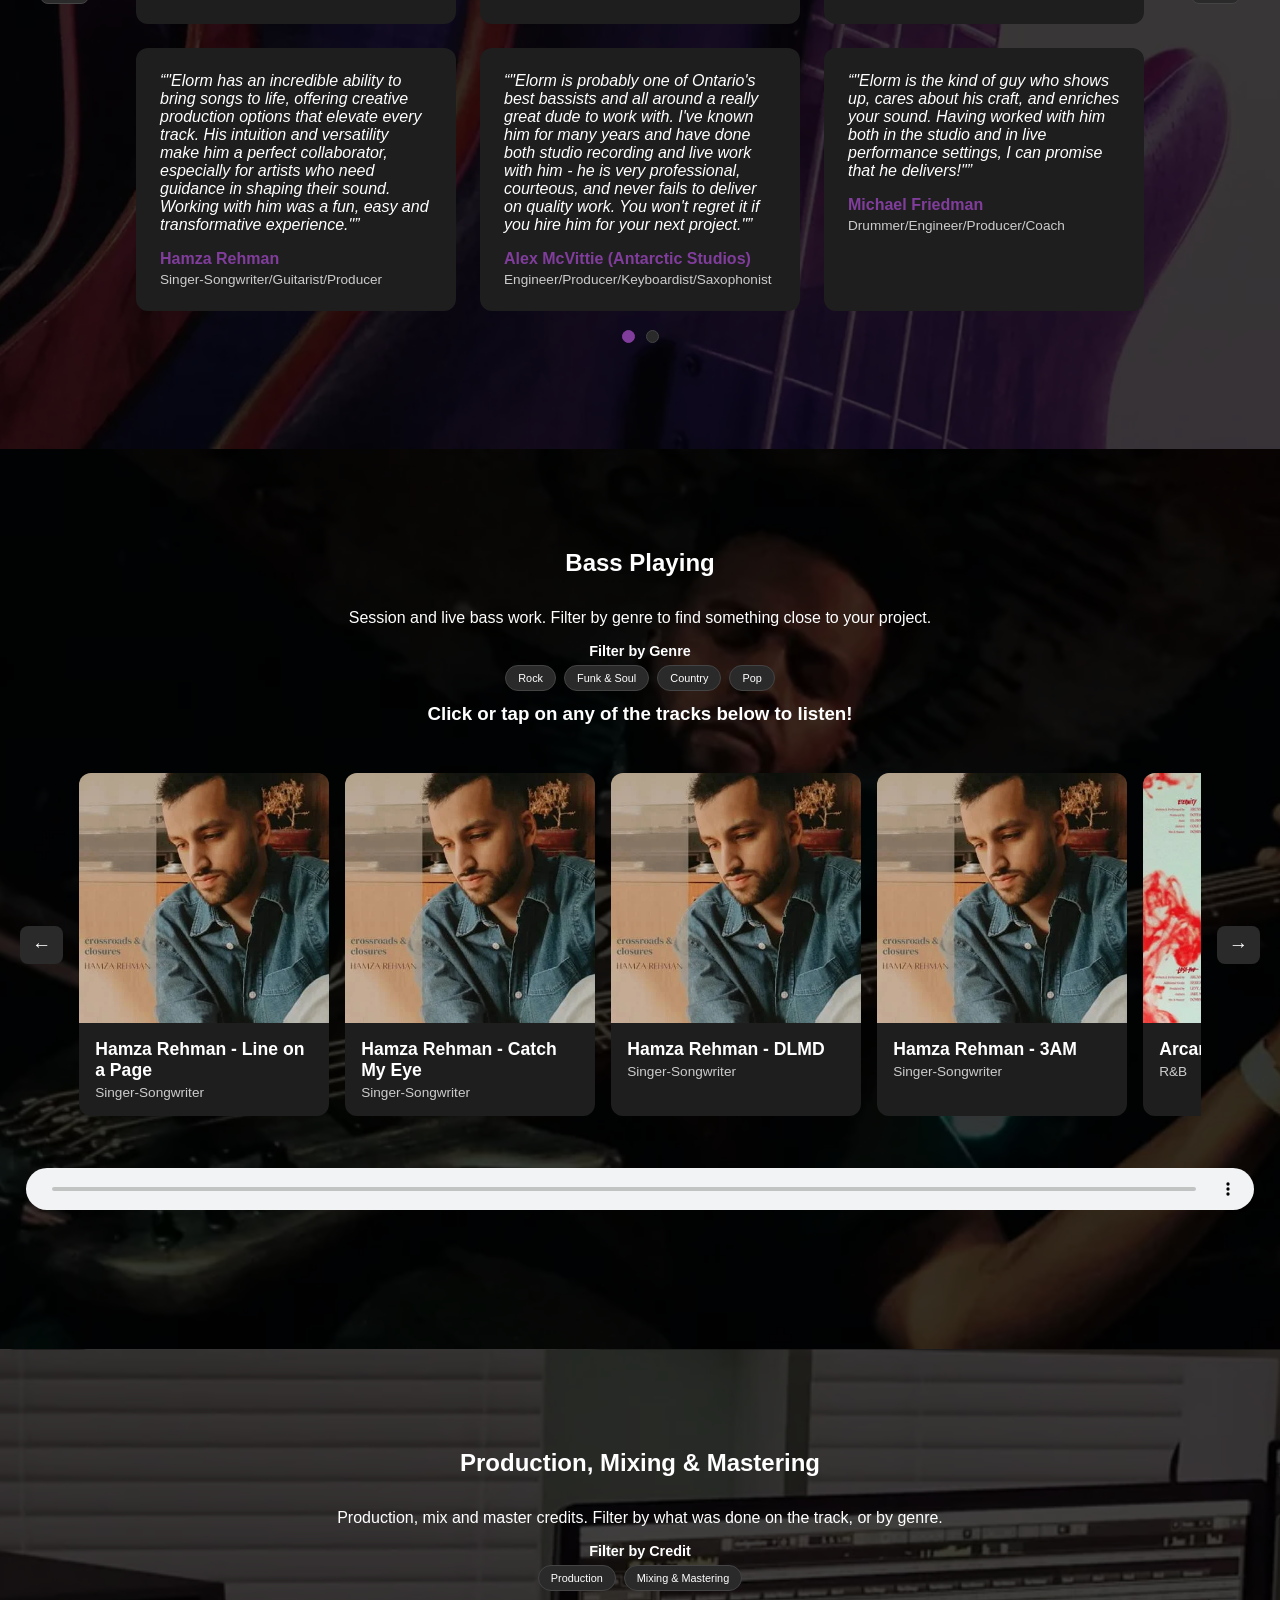
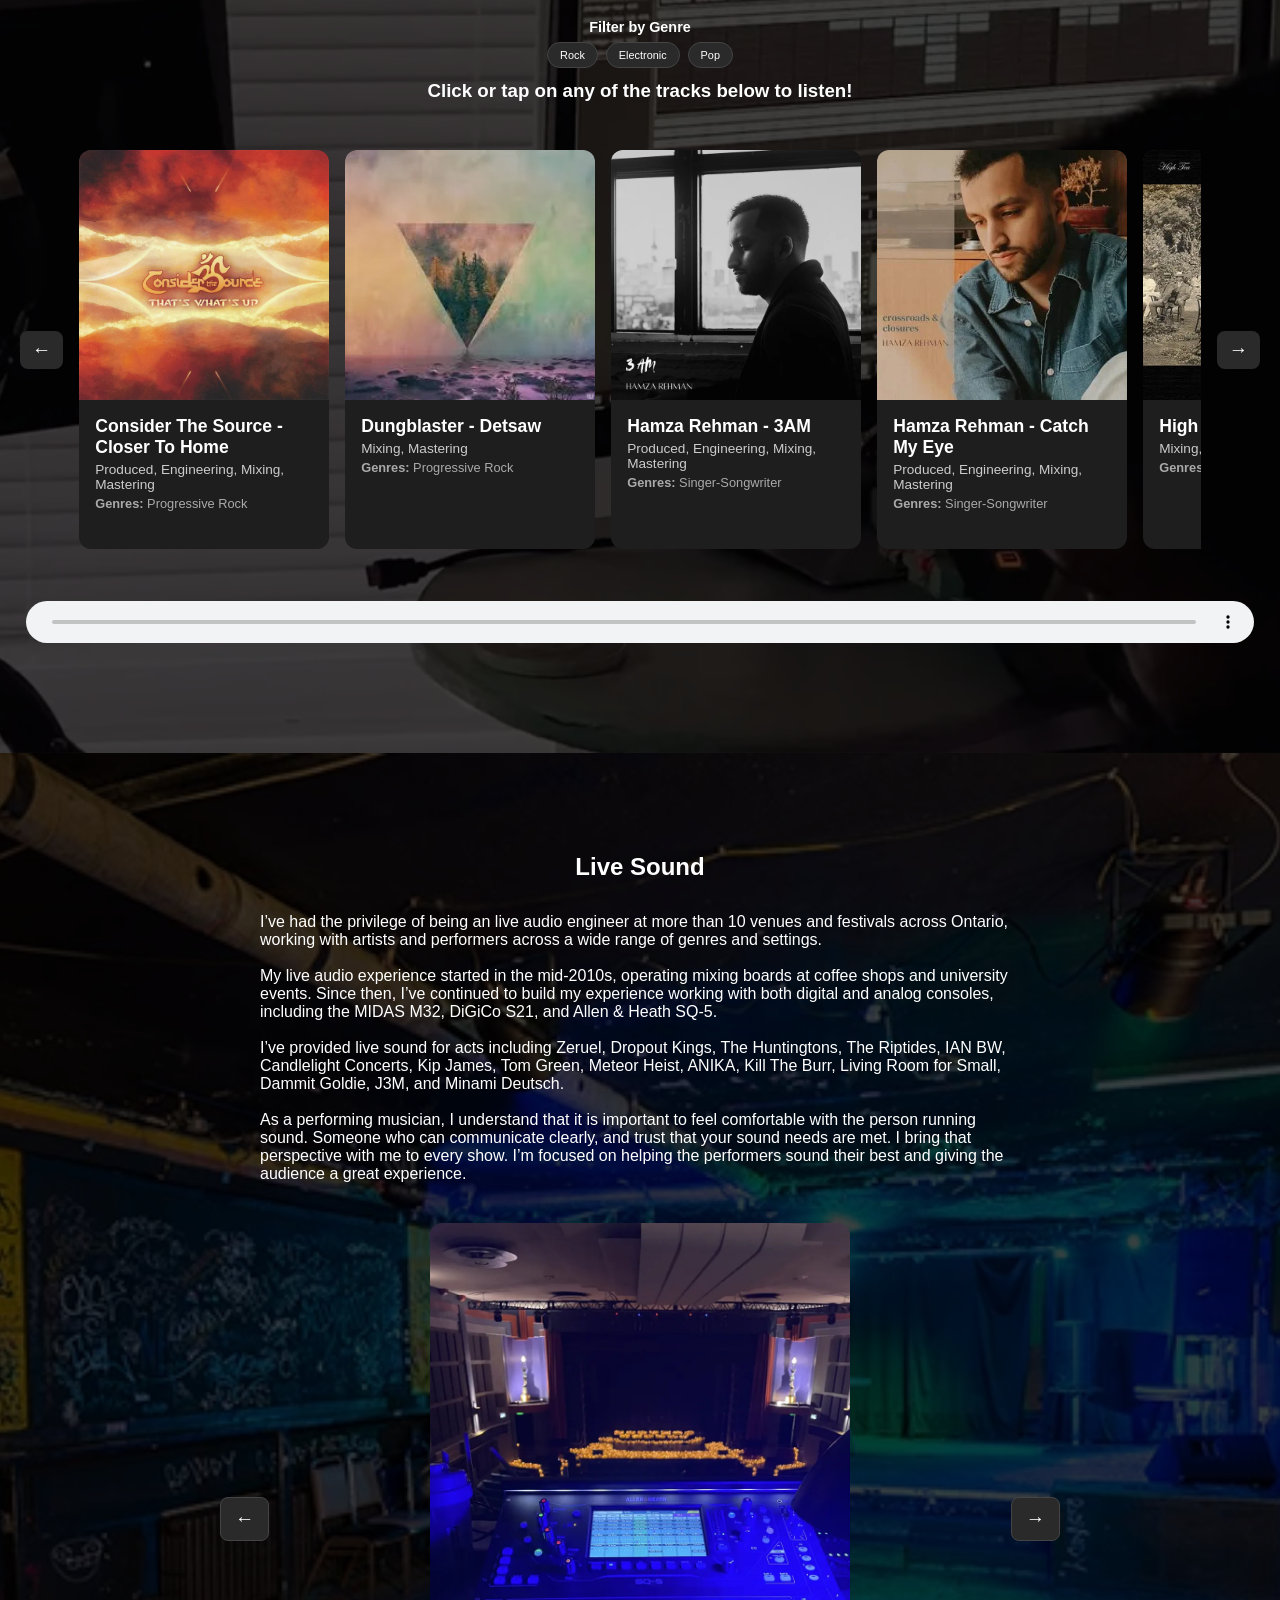
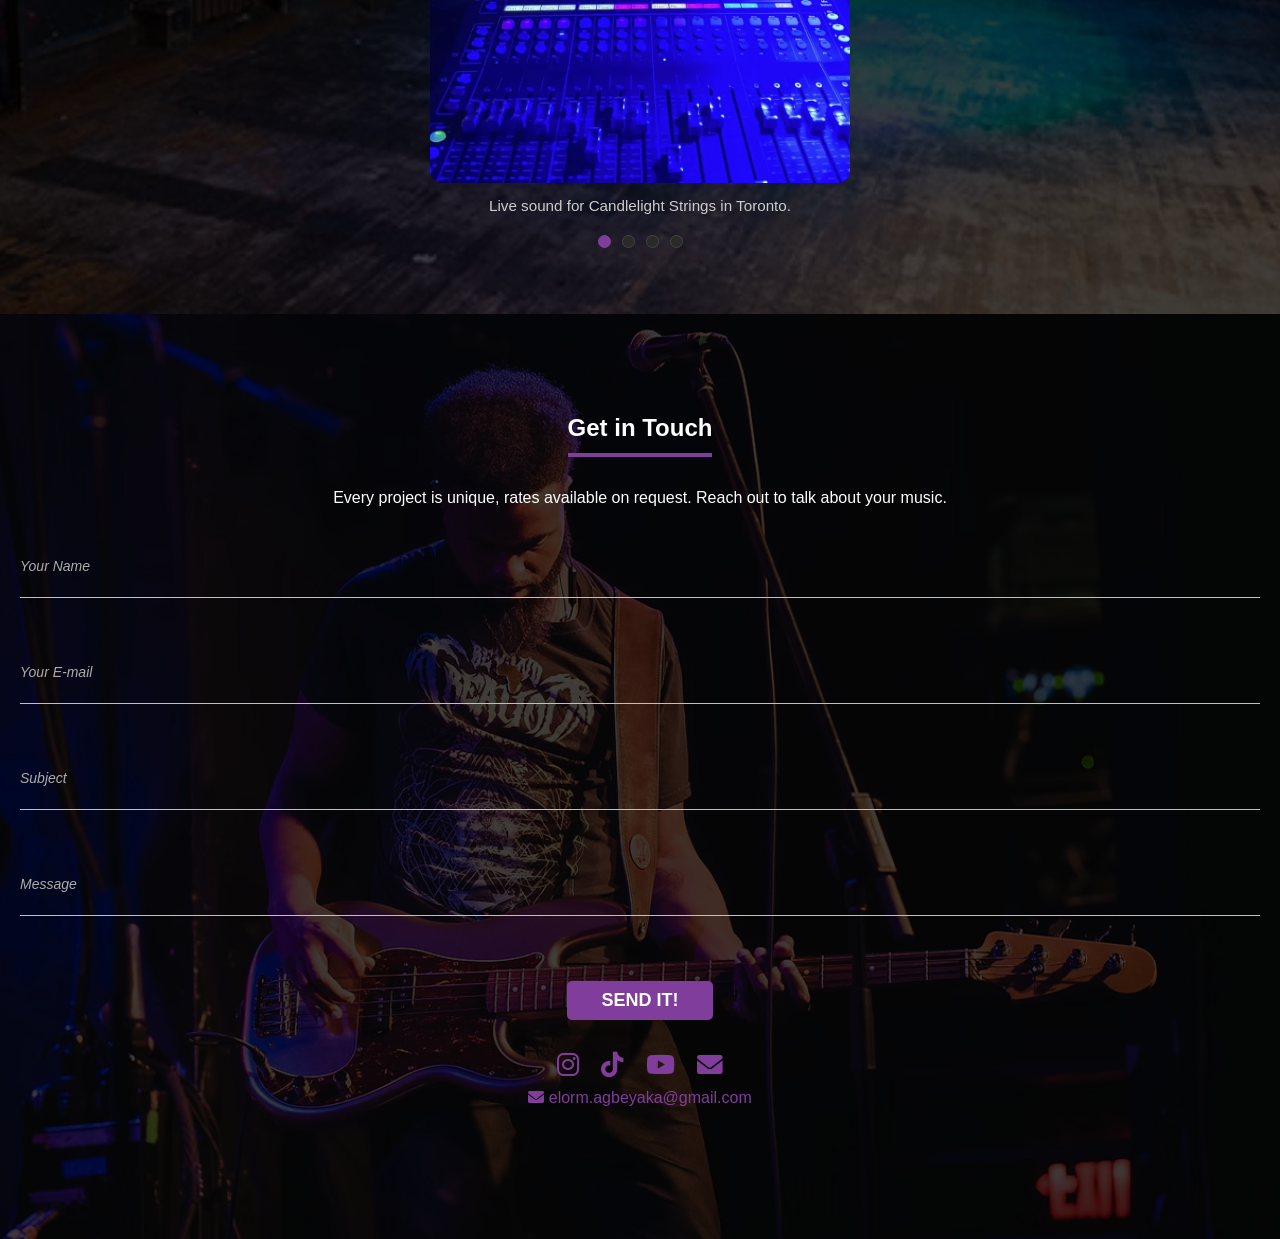
==== commit 7be581ea: "Add captions, rearrange" ====
--- a/index.html
+++ b/index.html
@@ -66,10 +66,10 @@
     </div>
     <nav id="navbar">
       <a href="#about">About</a>
+      <a href="#reviews">Reviews</a>
       <a href="#bass">Bass Playing</a>
       <a href="#production">Production</a>
       <a href="#live-sound">Live Sound</a>
-      <a href="#reviews">Reviews</a>
       <a href="booking">Booking</a>
       <a href="#contact">Contact</a>
       <a href="faq">FAQ and Policies</a>
@@ -108,6 +108,48 @@
       <iframe title="Featured video" allow="accelerometer; autoplay; clipboard-write; encrypted-media; gyroscope; picture-in-picture" allowfullscreen></iframe>
     </div>
     <p class="video-caption">Placeholder caption for the featured video.</p>
+  </section>
+
+    <section id="reviews" data-backdrop="img/intro/backdropC.webp" data-per-page="6" data-per-page-mobile="2" data-autoplay-seconds="8">
+    <h2>Reviews & Testimonials</h2>
+    <p style="text-align: center;">What artists and clients have to say about working together.</p>
+    <div class="reviews-grid">
+      <div class="review-card">
+        <p class="review-quote">“Working with Elorm was nothing short of a fun, organic and creative process. He was quick to respond, patient, and precise in his execution and assisted me every step of the way. He is my go-to when it comes to mixing and mastering and he treats his clients like family. If you are looking for quality and care to your tracks or you wanna bring something to life and just give it that elevation on a professional level, I always recommend Elorm.”</p>
+        <p class="review-name">Lewis "Kilcasca" De Marcy Pugin</p>
+        <p class="review-context">Singer-Songwriter/Producer/Performer</p>
+      </div>
+      <div class="review-card">
+        <p class="review-quote">“"Elorm is truly one of my favourite people that I’ve ever worked with! He is incredibly skilled, detail-oriented, attentive, and intuitive when it comes to creating music. He approaches projects with an open and collaborative spirit, always ensuring that the artist feels heard and that their vision for the song is front and centre. Working with Elorm was music to my ears (literally and figuratively!), and I look forward to many more collaborations in the future. If you’re looking for a producer and/or mixing engineer, he’s your guy!"”</p>
+        <p class="review-name">Natalia Valencia</p>
+        <p class="review-context">Singer-Songwriter/Performer</p>
+      </div>
+      <div class="review-card">
+        <p class="review-quote">“"I’ve had the immense pleasure of working with Elorm on multiple occasions, both live and in the studio. Apart from being an absolutely brilliant bass player, he’s an utter professional, a mature musician who is versatile, and above all a kind human being. The Toronto music scene is lucky to have him. I look forward to working with him soon again."”</p>
+        <p class="review-name">Mir Kashif Iqbal</p>
+        <p class="review-context">Singer-Songwriter/Guitarist/Producer</p>
+      </div>
+      <div class="review-card">
+        <p class="review-quote">“"Elorm has an incredible ability to bring songs to life, offering creative production options that elevate every track. His intuition and versatility make him a perfect collaborator, especially for artists who need guidance in shaping their sound. Working with him was a fun, easy and transformative experience."”</p>
+        <p class="review-name">Hamza Rehman</p>
+        <p class="review-context">Singer-Songwriter/Guitarist/Producer</p>
+      </div>
+      <div class="review-card">
+        <p class="review-quote">“"Elorm is probably one of Ontario's best bassists and all around a really great dude to work with. I've known him for many years and have done both studio recording and live work with him - he is very professional, courteous, and never fails to deliver on quality work. You won't regret it if you hire him for your next project."”</p>
+        <p class="review-name">Alex McVittie (Antarctic Studios) </p>
+        <p class="review-context">Engineer/Producer/Keyboardist/Saxophonist</p>
+      </div>
+      <div class="review-card">
+        <p class="review-quote">“"Elorm is the kind of guy who shows up, cares about his craft, and enriches your sound. Having worked with him both in the studio and in live performance settings, I can promise that he delivers!"”</p>
+        <p class="review-name">Michael Friedman </p>
+        <p class="review-context">Drummer/Engineer/Producer/Coach</p>
+      </div>
+      <div class="review-card">
+        <p class="review-quote">“"Elorm is literally one of the most professional and talented musicians I know! His keen ear as a composer and engineer always add a much needed personal touch to any song or mix. He's been a core part of all the music projects I've taken on in the last few years and will continue to be for years to come!"”</p>
+        <p class="review-name">Matthew Leandres (Lattitude) </p>
+        <p class="review-context">Singer-Songwriter/Producer/Performer</p>
+      </div>
+    </div>
   </section>
 
   <section id="bass" class="player-section" data-backdrop="img/intro/backdropA.webp">
@@ -194,11 +236,11 @@
           </figure>
           <figure class="vc-slide">
             <img src="img/live/IMG_5159.heif.webp" alt="" loading="lazy">
-            <figcaption></figcaption>
+            <figcaption>Live sound at Supermarket.</figcaption>
           </figure>
           <figure class="vc-slide">
             <img src="img/live/IMG_5179.heif.webp" alt="" loading="lazy">
-            <figcaption></figcaption>
+            <figcaption>Live sound at Hard Luck.</figcaption>
           </figure>
         </div>
       </div>
@@ -207,47 +249,7 @@
     <div class="vc-dots"></div>
   </section>
 
-  <section id="reviews" data-backdrop="img/intro/backdropC.webp" data-per-page="6" data-per-page-mobile="2" data-autoplay-seconds="8">
-    <h2>Reviews & Testimonials</h2>
-    <p style="text-align: center;">What artists and clients have to say about working together.</p>
-    <div class="reviews-grid">
-      <div class="review-card">
-        <p class="review-quote">“Working with Elorm was nothing short of a fun, organic and creative process. He was quick to respond, patient, and precise in his execution and assisted me every step of the way. He is my go-to when it comes to mixing and mastering and he treats his clients like family. If you are looking for quality and care to your tracks or you wanna bring something to life and just give it that elevation on a professional level, I always recommend Elorm.”</p>
-        <p class="review-name">Lewis "Kilcasca" De Marcy Pugin</p>
-        <p class="review-context">Singer-Songwriter/Producer/Performer</p>
-      </div>
-      <div class="review-card">
-        <p class="review-quote">“"Elorm is truly one of my favourite people that I’ve ever worked with! He is incredibly skilled, detail-oriented, attentive, and intuitive when it comes to creating music. He approaches projects with an open and collaborative spirit, always ensuring that the artist feels heard and that their vision for the song is front and centre. Working with Elorm was music to my ears (literally and figuratively!), and I look forward to many more collaborations in the future. If you’re looking for a producer and/or mixing engineer, he’s your guy!"”</p>
-        <p class="review-name">Natalia Valencia</p>
-        <p class="review-context">Singer-Songwriter/Performer</p>
-      </div>
-      <div class="review-card">
-        <p class="review-quote">“"I’ve had the immense pleasure of working with Elorm on multiple occasions, both live and in the studio. Apart from being an absolutely brilliant bass player, he’s an utter professional, a mature musician who is versatile, and above all a kind human being. The Toronto music scene is lucky to have him. I look forward to working with him soon again."”</p>
-        <p class="review-name">Mir Kashif Iqbal</p>
-        <p class="review-context">Singer-Songwriter/Guitarist/Producer</p>
-      </div>
-      <div class="review-card">
-        <p class="review-quote">“"Elorm has an incredible ability to bring songs to life, offering creative production options that elevate every track. His intuition and versatility make him a perfect collaborator, especially for artists who need guidance in shaping their sound. Working with him was a fun, easy and transformative experience."”</p>
-        <p class="review-name">Hamza Rehman</p>
-        <p class="review-context">Singer-Songwriter/Guitarist/Producer</p>
-      </div>
-      <div class="review-card">
-        <p class="review-quote">“"Elorm is probably one of Ontario's best bassists and all around a really great dude to work with. I've known him for many years and have done both studio recording and live work with him - he is very professional, courteous, and never fails to deliver on quality work. You won't regret it if you hire him for your next project."”</p>
-        <p class="review-name">Alex McVittie (Antarctic Studios) </p>
-        <p class="review-context">Engineer/Producer/Keyboardist/Saxophonist</p>
-      </div>
-      <div class="review-card">
-        <p class="review-quote">“"Elorm is the kind of guy who shows up, cares about his craft, and enriches your sound. Having worked with him both in the studio and in live performance settings, I can promise that he delivers!"”</p>
-        <p class="review-name">Michael Friedman </p>
-        <p class="review-context">Drummer/Engineer/Producer/Coach</p>
-      </div>
-      <div class="review-card">
-        <p class="review-quote">“"Elorm is literally one of the most professional and talented musicians I know! His keen ear as a composer and engineer always add a much needed personal touch to any song or mix. He's been a core part of all the music projects I've taken on in the last few years and will continue to be for years to come!"”</p>
-        <p class="review-name">Matthew Leandres (Lattitude) </p>
-        <p class="review-context">Singer-Songwriter/Producer/Performer</p>
-      </div>
-    </div>
-  </section>
+
 
   <section id="contact" data-backdrop="img/intro/backdropD.jpg">
      <div class="section-title">
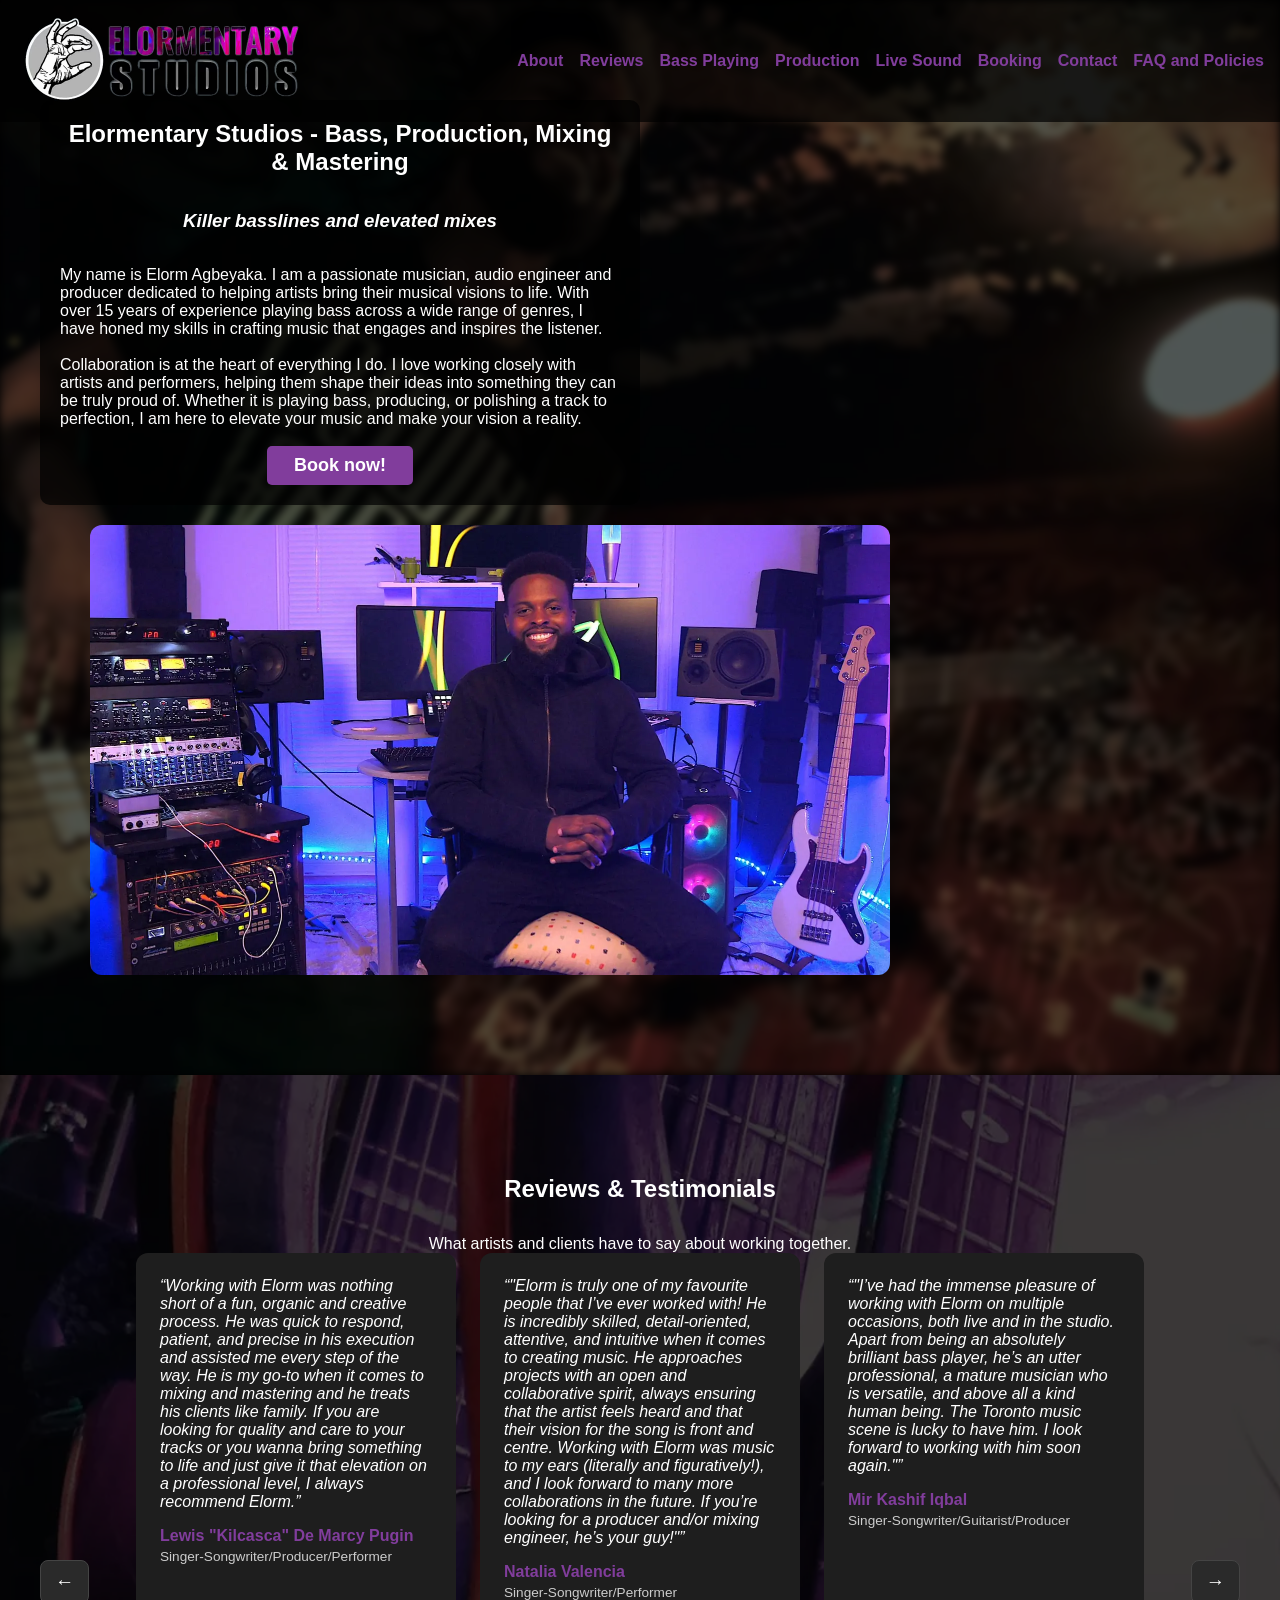
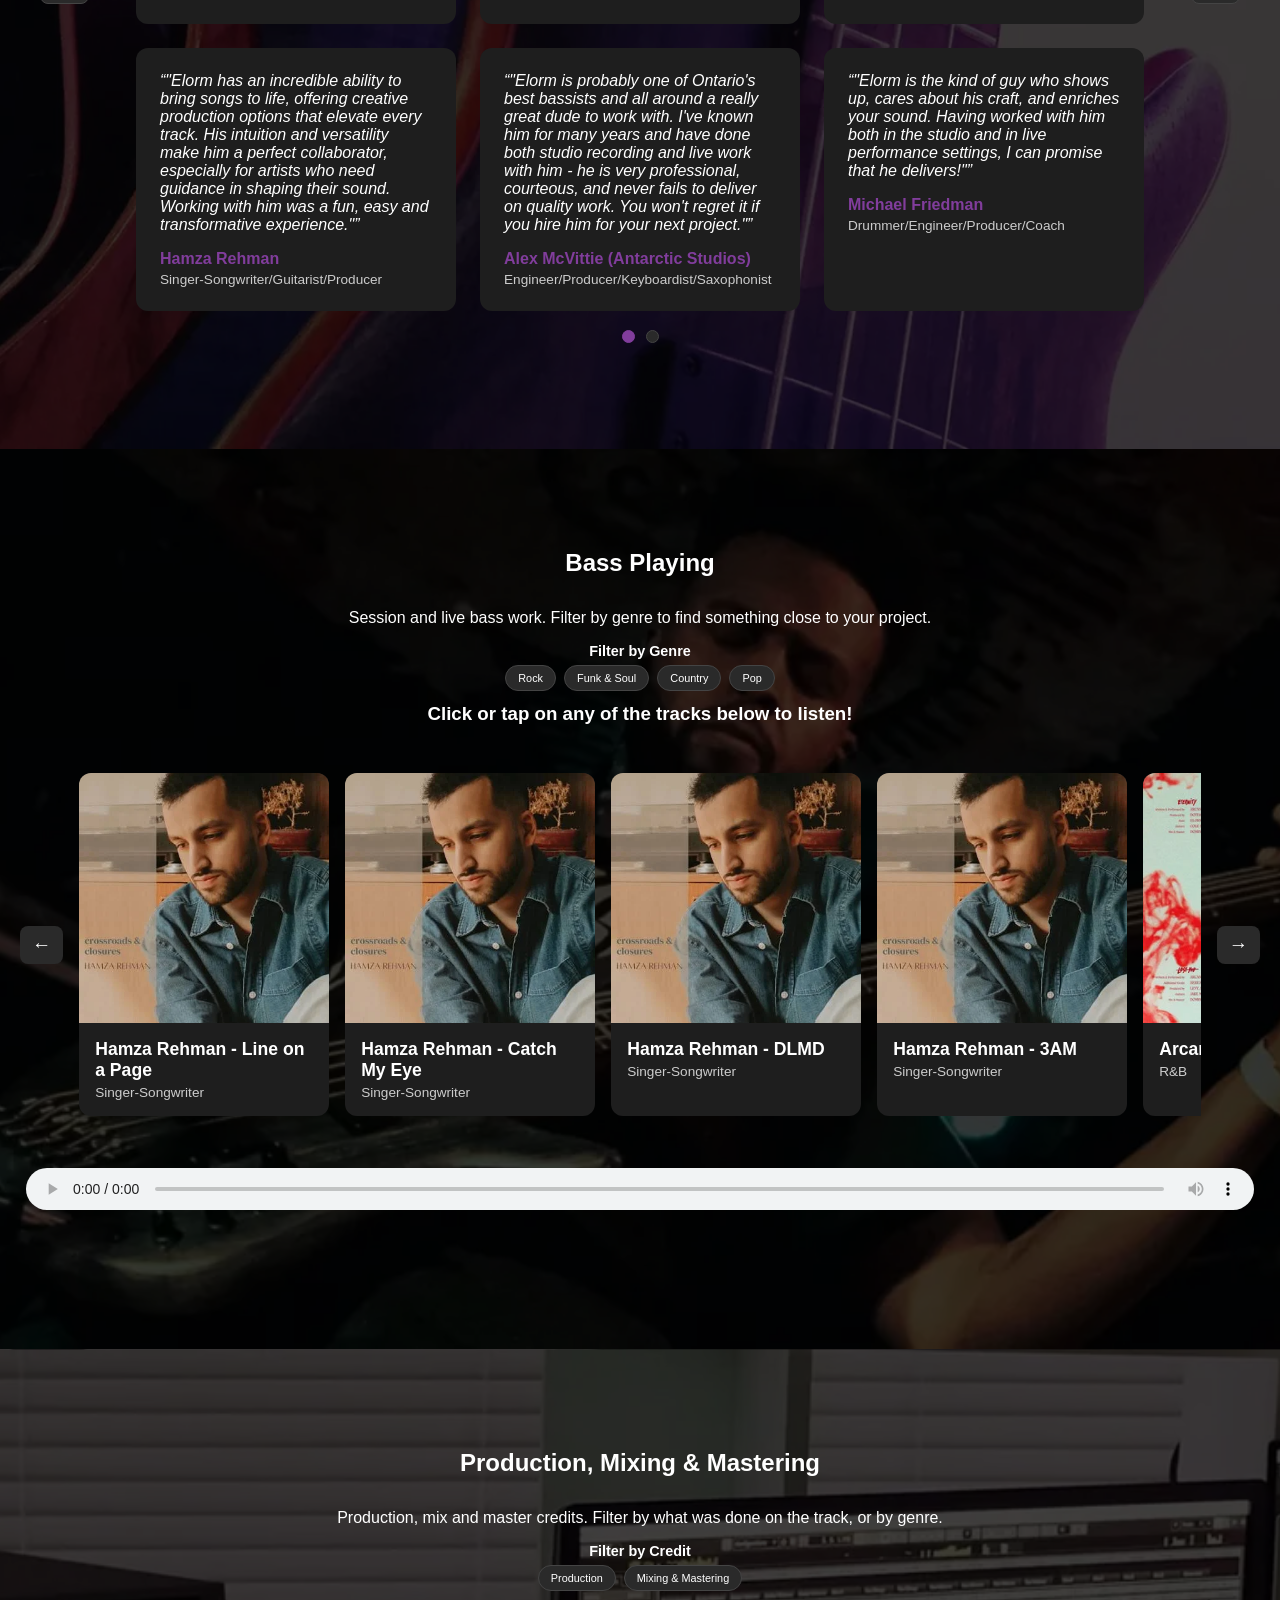
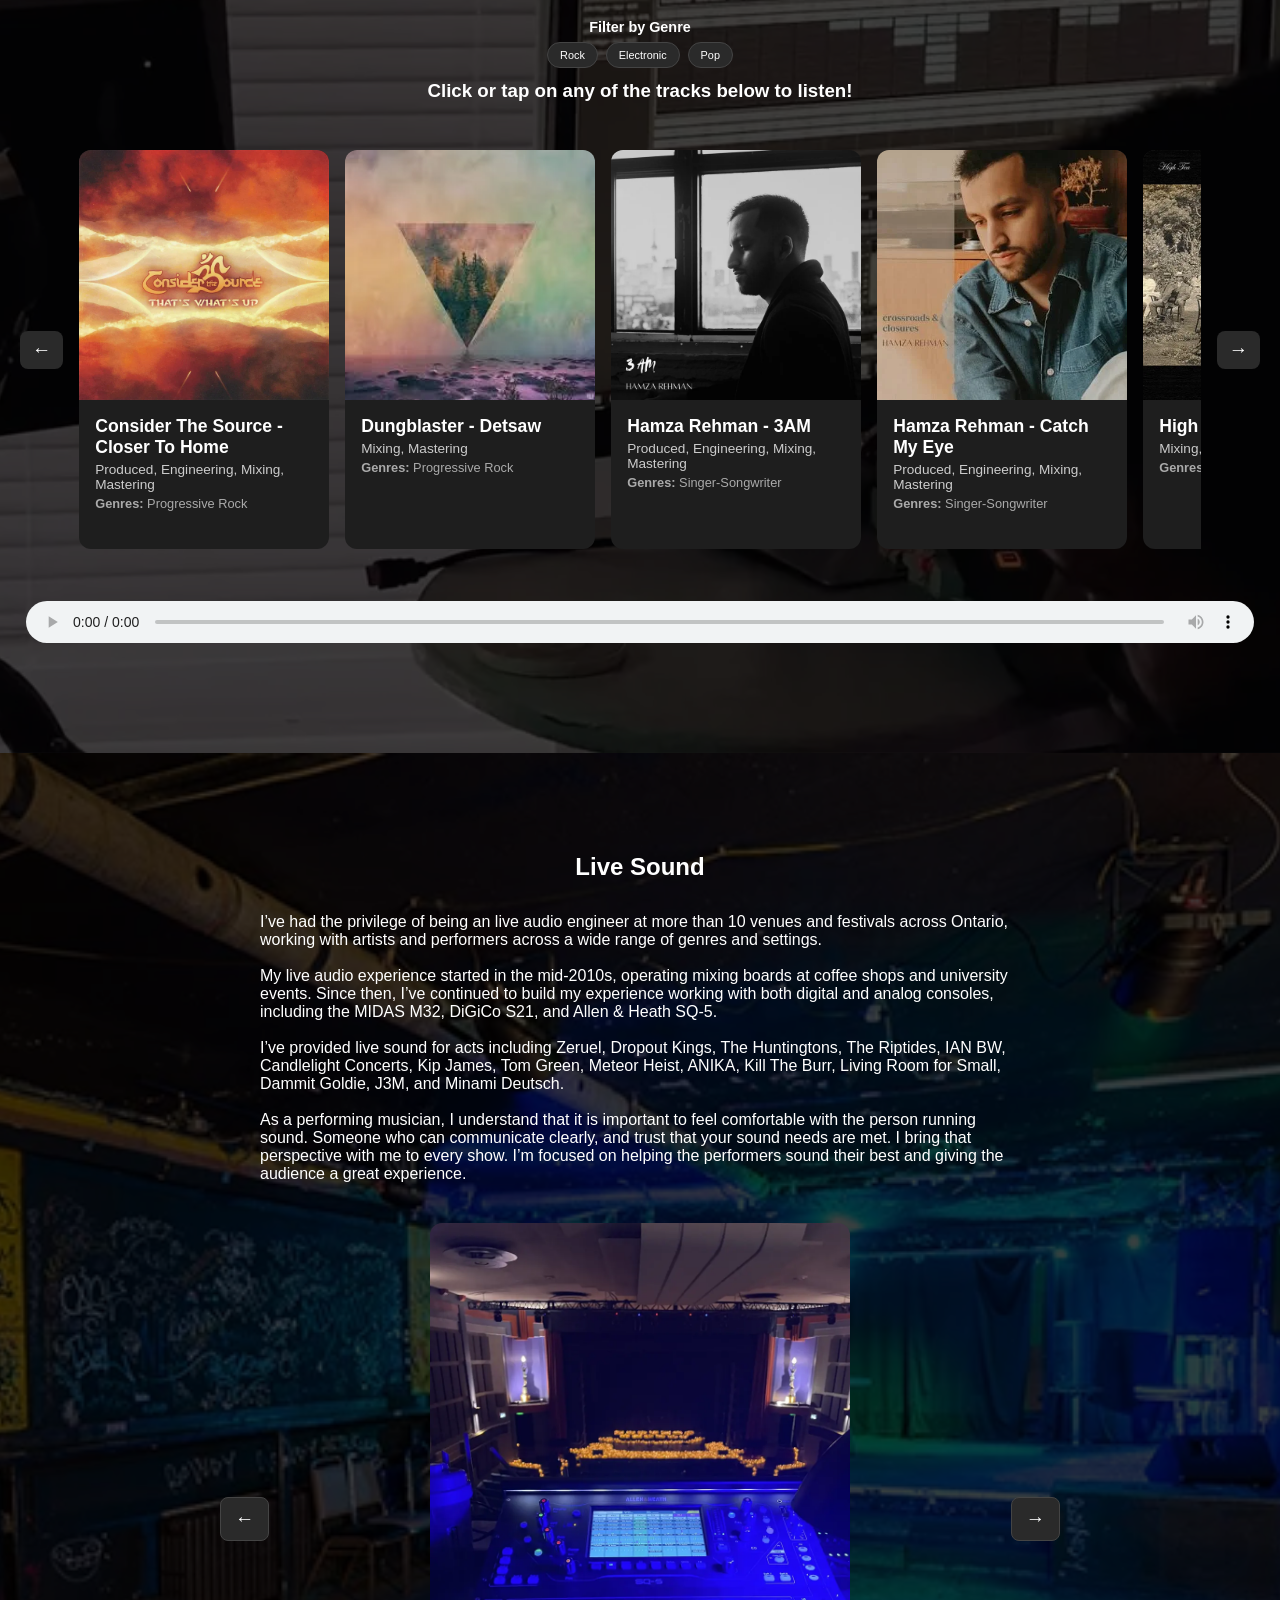
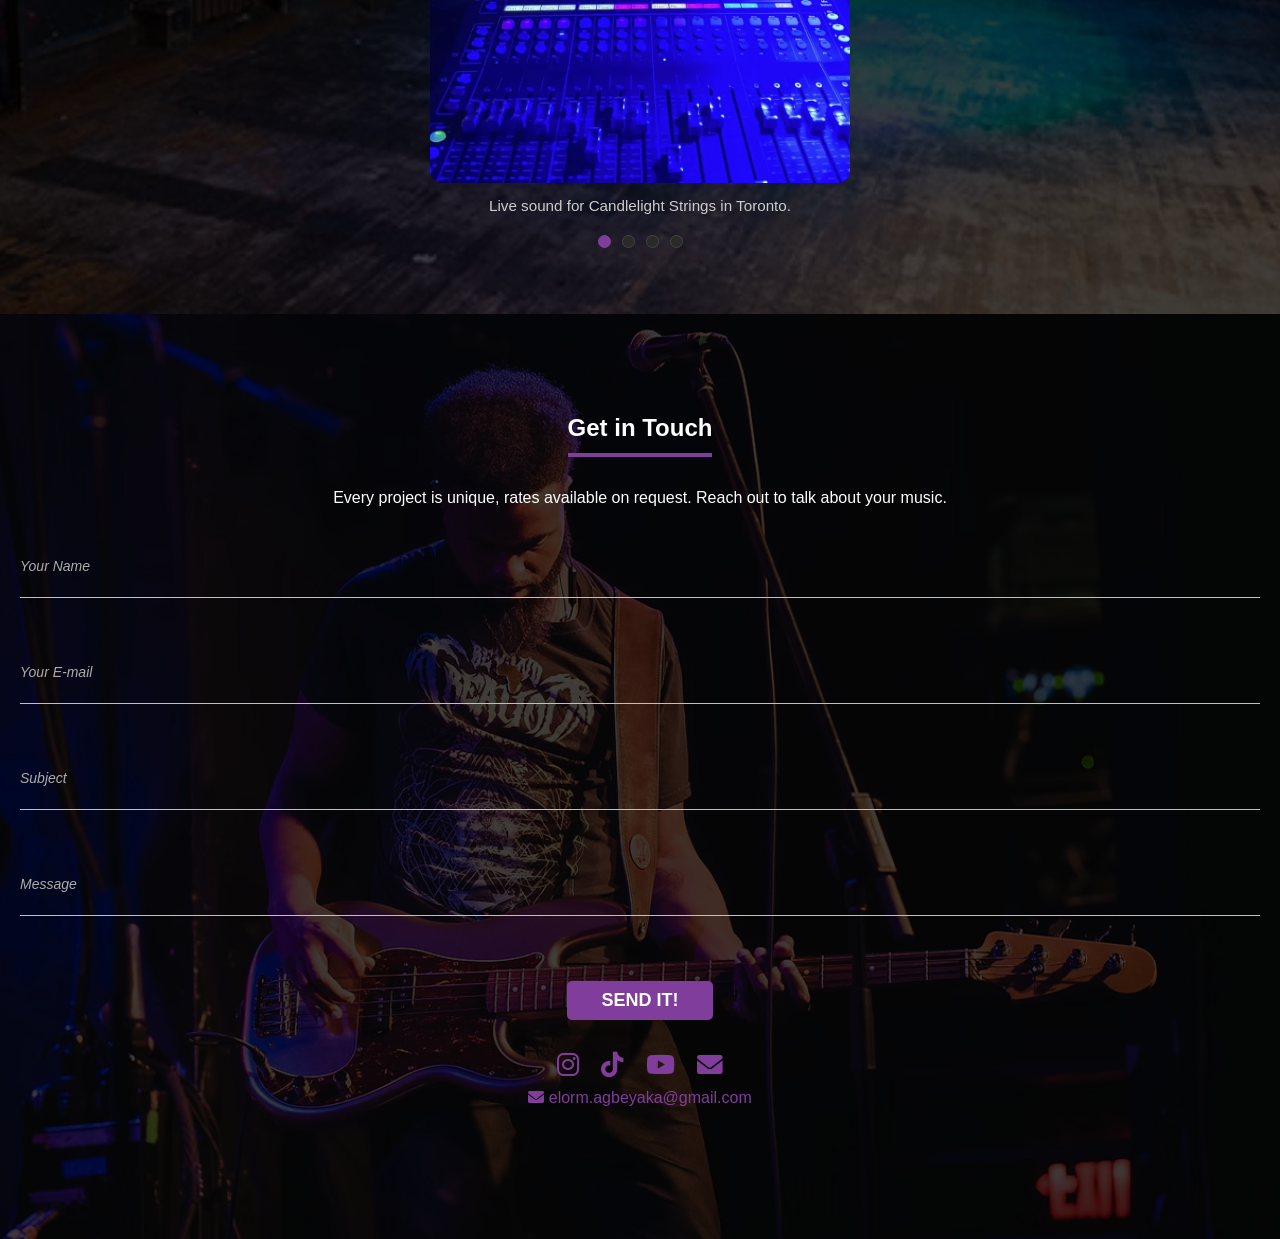
==== commit b98748c0: "update live osund" ====
--- a/index.html
+++ b/index.html
@@ -110,7 +110,8 @@
     <p class="video-caption">Placeholder caption for the featured video.</p>
   </section>
 
-    <section id="reviews" data-backdrop="img/intro/backdropC.webp" data-per-page="6" data-per-page-mobile="2" data-autoplay-seconds="8">
+
+  <section id="reviews" data-backdrop="img/intro/backdropC.webp" data-per-page="6" data-per-page-mobile="2" data-autoplay-seconds="8">
     <h2>Reviews & Testimonials</h2>
     <p style="text-align: center;">What artists and clients have to say about working together.</p>
     <div class="reviews-grid">
@@ -235,12 +236,12 @@
             <figcaption>Live sound for Sneaky Dee's in Toronto.</figcaption>
           </figure>
           <figure class="vc-slide">
-            <img src="img/live/IMG_5159.heif.webp" alt="" loading="lazy">
-            <figcaption>Live sound at Supermarket.</figcaption>
-          </figure>
-          <figure class="vc-slide">
-            <img src="img/live/IMG_5179.heif.webp" alt="" loading="lazy">
-            <figcaption>Live sound at Hard Luck.</figcaption>
+            <img src="img/live/IMG_5159.heif.webp" alt="Live sound at Supermarket in Toronto." loading="lazy">
+            <figcaption>Live sound at Supermarket in Toronto.</figcaption>
+          </figure>
+          <figure class="vc-slide">
+            <img src="img/live/IMG_5179.heif.webp" alt="Live sound at Hard Luck Bar in Toronto." loading="lazy">
+            <figcaption>Live sound at Hard Luck Bar in Toronto.</figcaption>
           </figure>
         </div>
       </div>
@@ -248,8 +249,6 @@
     </div>
     <div class="vc-dots"></div>
   </section>
-
-
 
   <section id="contact" data-backdrop="img/intro/backdropD.jpg">
      <div class="section-title">
@@ -277,10 +276,10 @@
       </form>
       <div class="ft-contact-widget">
         <p class="contact-links">
-          <a href="https://instagram.com/elormentary" target="_blank" rel="noopener" aria-label="Instagram"><i class="fa-brands fa-instagram" aria-hidden="true"></i> </a>
-          <a href="https://www.tiktok.com/@elormentary" target="_blank" rel="noopener" aria-label="Tiktok"><i class="fa-brands fa-tiktok" aria-hidden="true"></i> </a>
-          <a href="https://www.youtube.com/channel/UCXdYWOsve9eDr9uOCWJjUAA" target="_blank" rel="noopener" aria-label="Youtube"><i class="fa-brands fa-youtube" aria-hidden="true"></i> </a>
-          <a href="mailto:elorm.agbeyaka@gmail.com" target="_blank" rel="noopener" aria-label="Email"><i class="fa-solid fa-envelope" aria-hidden="true"></i> </a>
+          <a href="https://instagram.com/elormentary" target="_blank" rel="noopener" aria-label=""><i class="fa-brands fa-instagram" aria-hidden="true"></i> </a>
+          <a href="https://www.tiktok.com/@elormentary" target="_blank" rel="noopener" aria-label=""><i class="fa-brands fa-tiktok" aria-hidden="true"></i> </a>
+          <a href="https://www.youtube.com/channel/UCXdYWOsve9eDr9uOCWJjUAA" target="_blank" rel="noopener" aria-label=""><i class="fa-brands fa-youtube" aria-hidden="true"></i> </a>
+          <a href="mailto:elorm.agbeyaka@gmail.com" target="_blank" rel="noopener" aria-label=""><i class="fa-solid fa-envelope" aria-hidden="true"></i> </a>
         </p>
         <p><a href="mailto:elorm.agbeyaka@gmail.com"><i class="fa fa-envelope"></i> elorm.agbeyaka@gmail.com</a></p>
       </div>
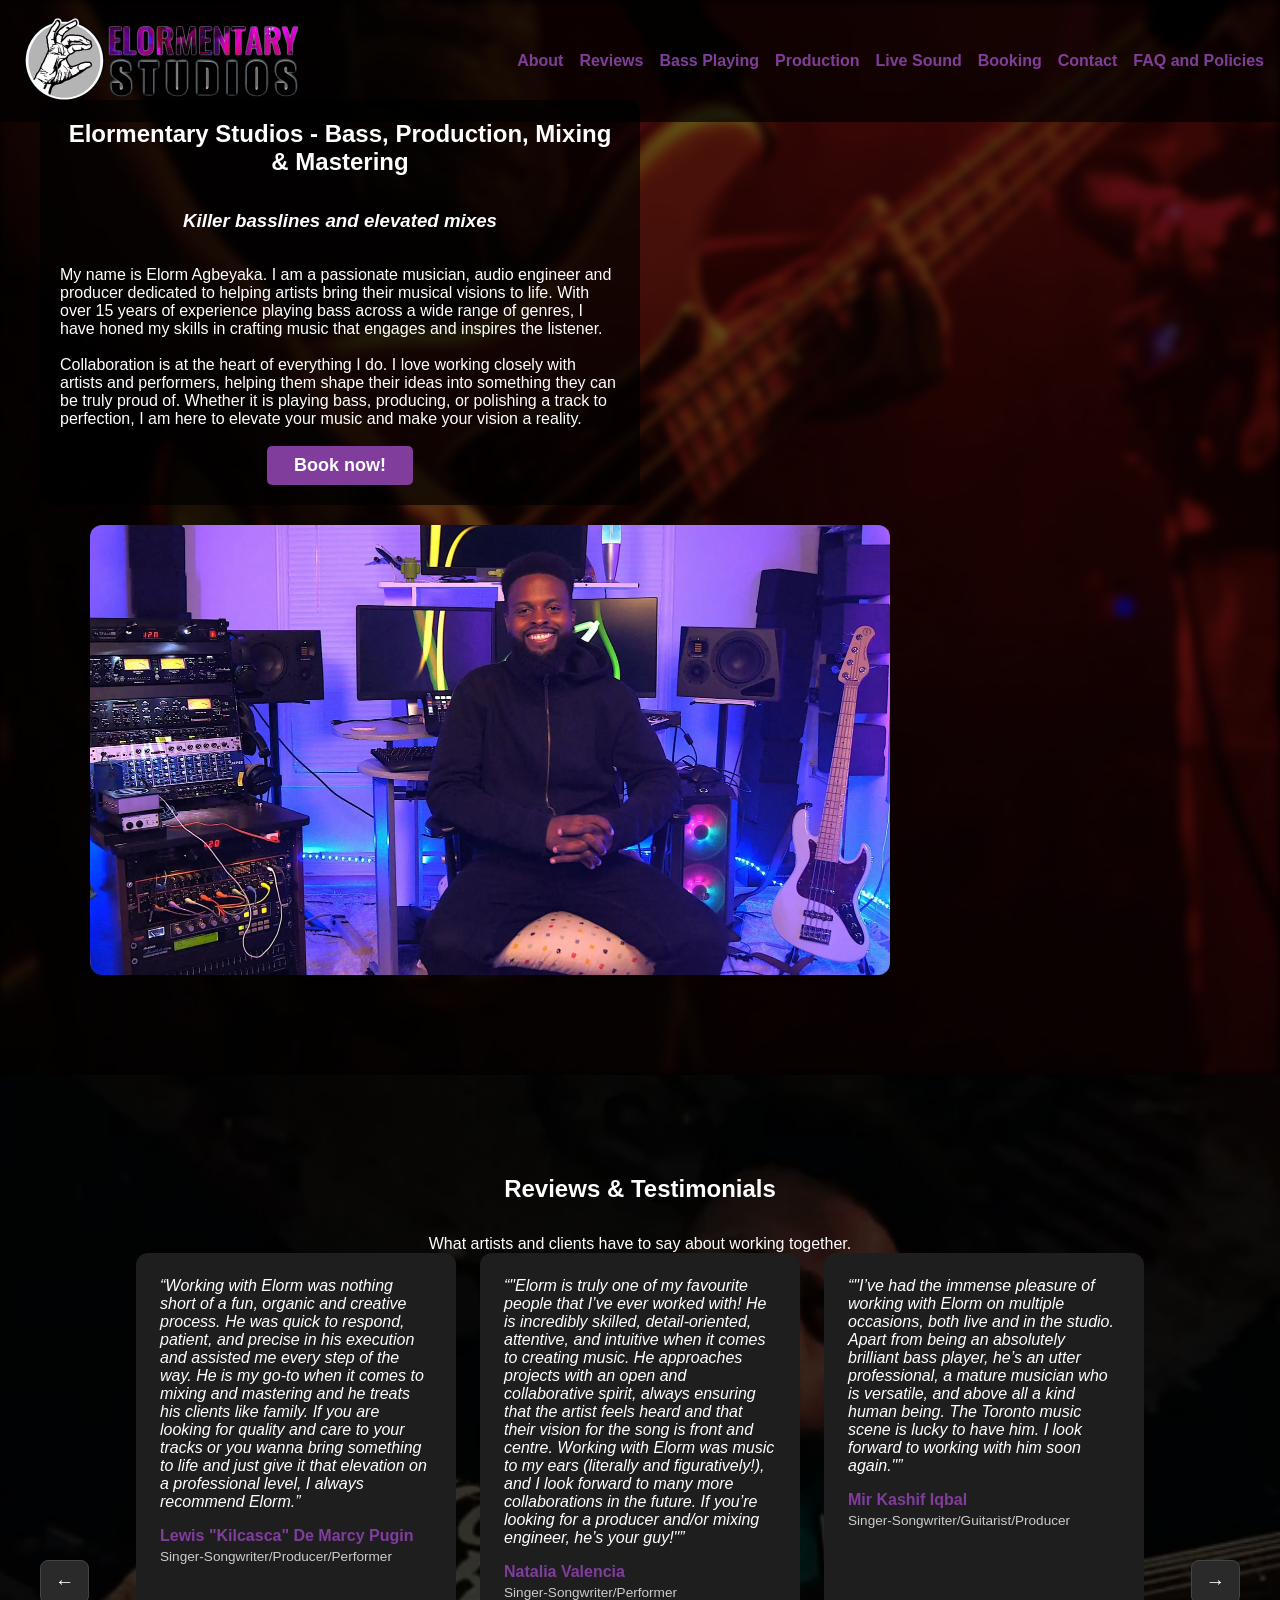
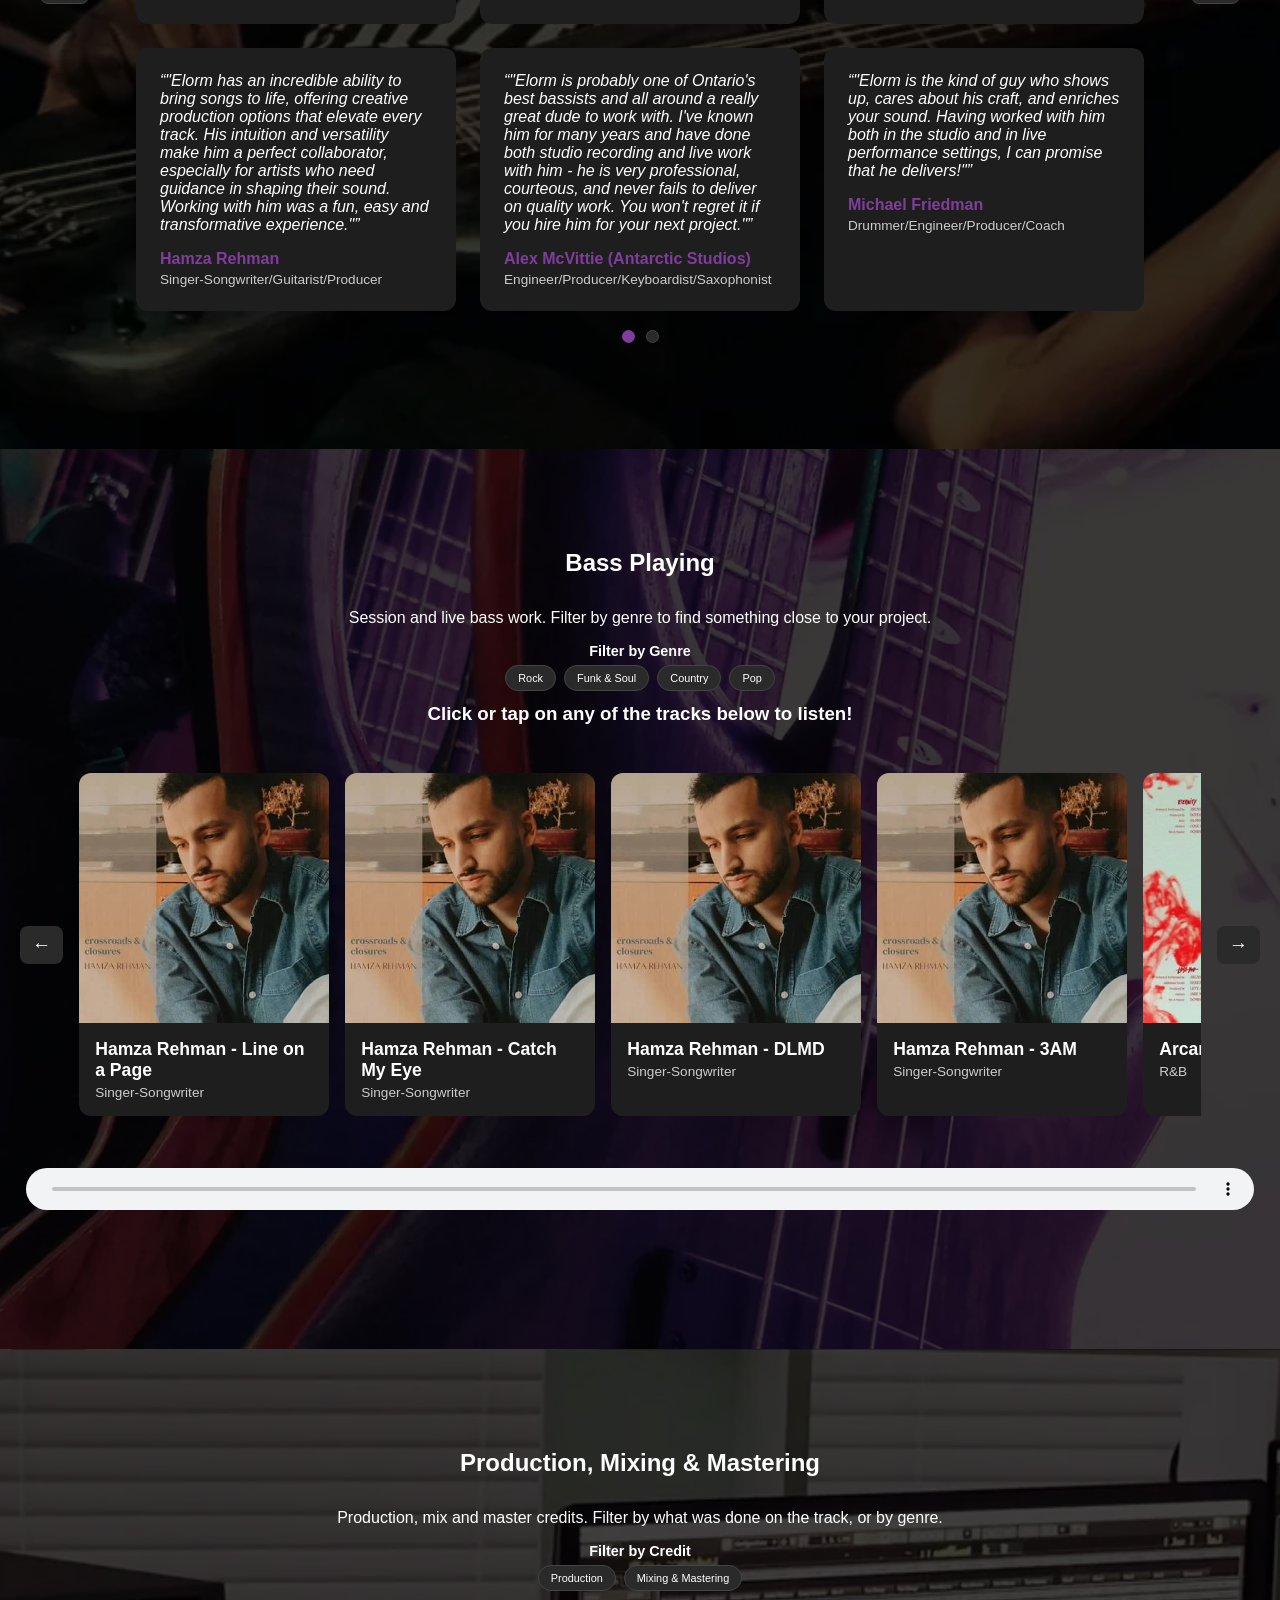
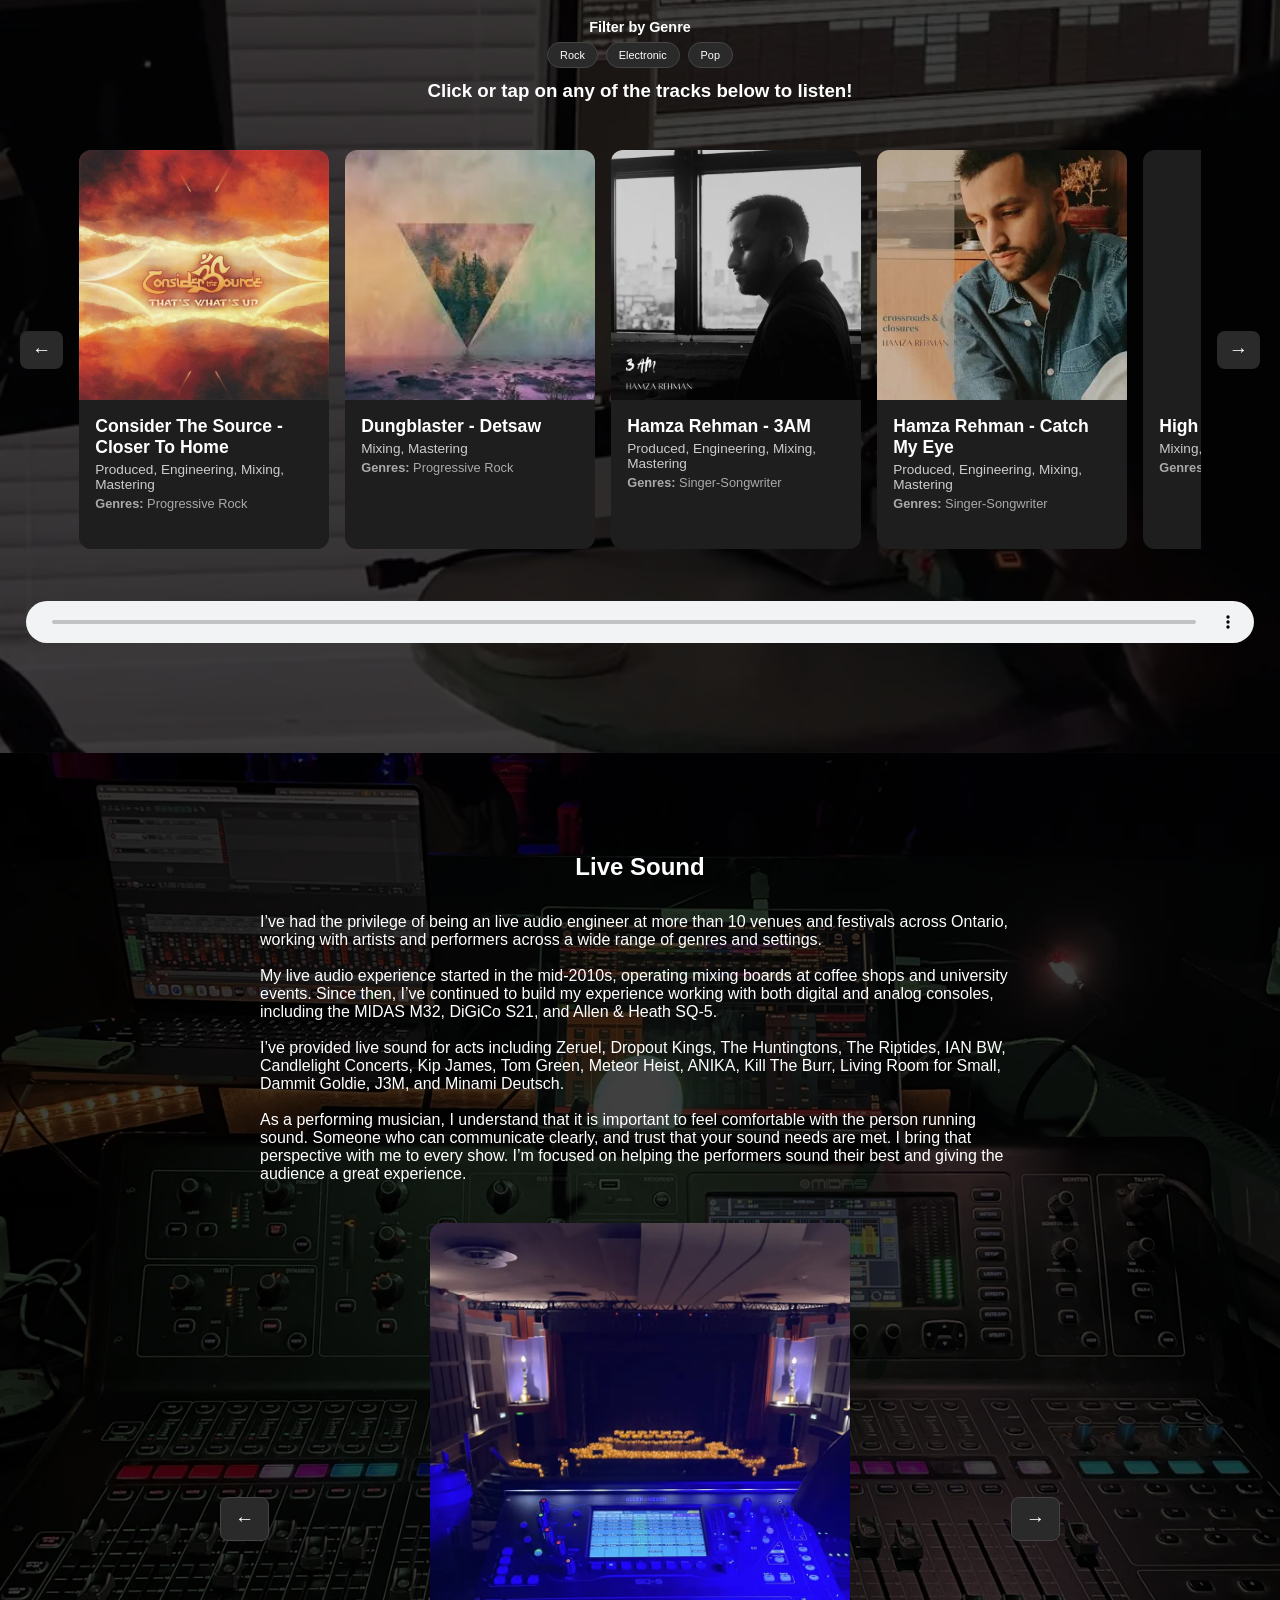
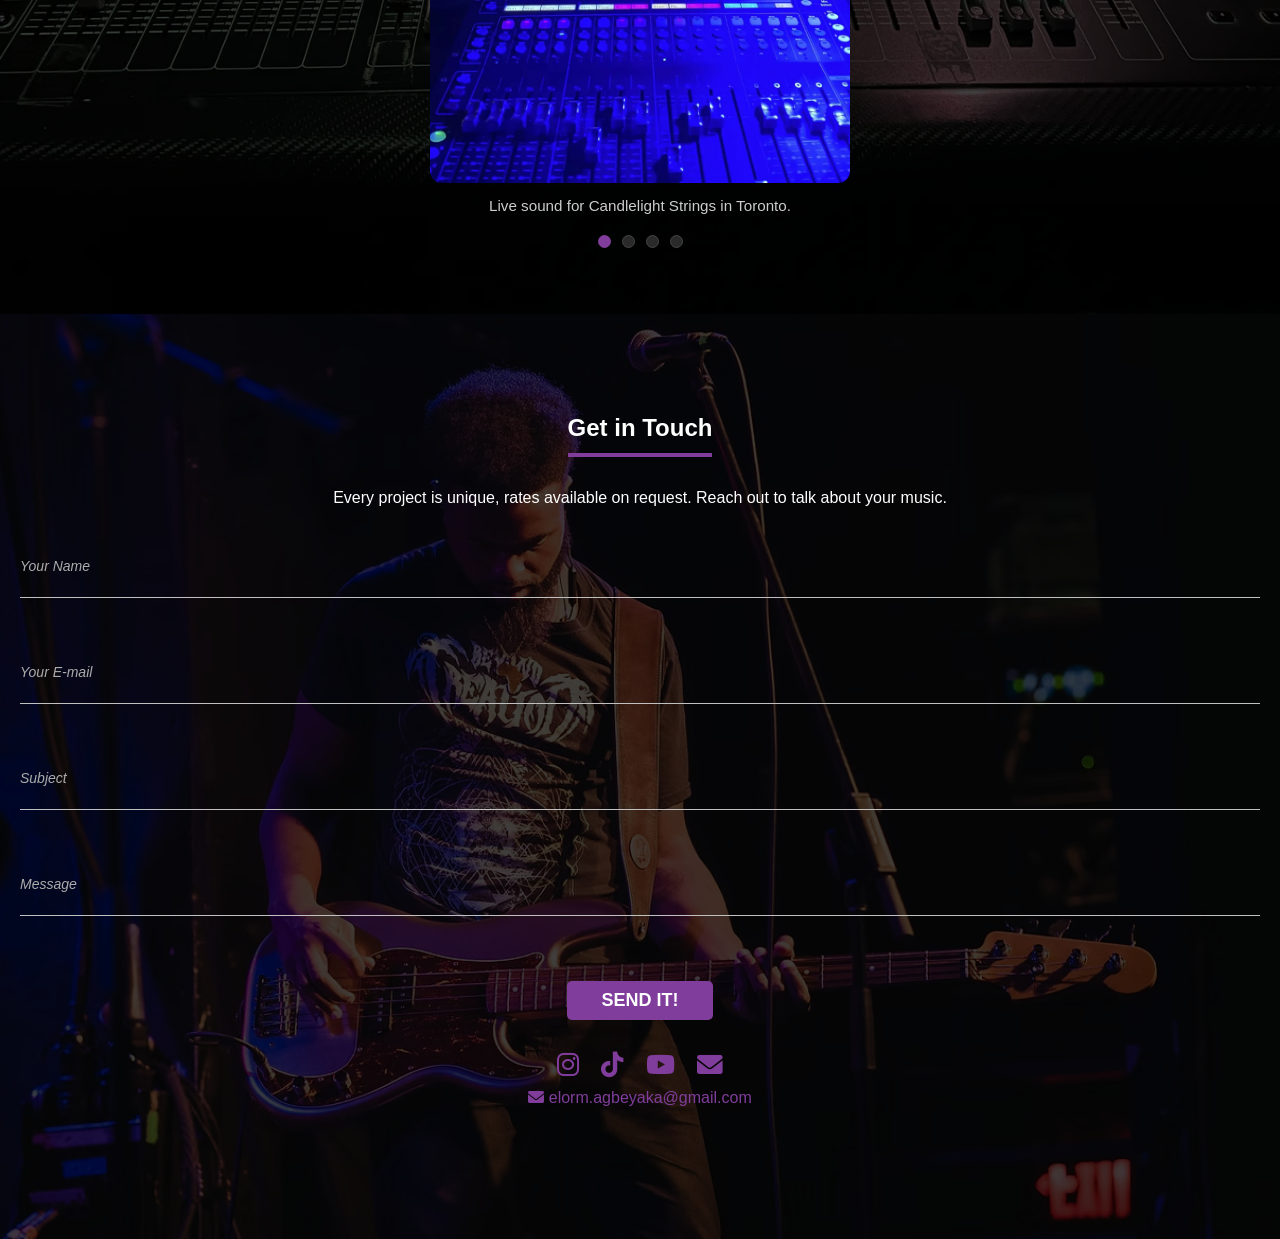
==== commit 5df46957: "add new section bgs" ====
--- a/index.html
+++ b/index.html
@@ -78,7 +78,7 @@
 
   <section id="about" class="intro">
 
-    <div class="carousel" data-backdrop="img/intro/backdrop.webp"></div>
+    <div class="carousel" data-backdrop="img/intro/IMG_0129.webp"></div>
 
     <div class="content">
       <h1>Elormentary Studios - Bass, Production, Mixing & Mastering</h1>
@@ -111,7 +111,7 @@
   </section>
 
 
-  <section id="reviews" data-backdrop="img/intro/backdropC.webp" data-per-page="6" data-per-page-mobile="2" data-autoplay-seconds="8">
+  <section id="reviews" data-backdrop="img/intro/backdropA.webp" data-per-page="6" data-per-page-mobile="2" data-autoplay-seconds="8">
     <h2>Reviews & Testimonials</h2>
     <p style="text-align: center;">What artists and clients have to say about working together.</p>
     <div class="reviews-grid">
@@ -153,7 +153,7 @@
     </div>
   </section>
 
-  <section id="bass" class="player-section" data-backdrop="img/intro/backdropA.webp">
+  <section id="bass" class="player-section" data-backdrop="img/intro/backdropC.webp">
     <h2>Bass Playing</h2>
     <p class="section-blurb">Session and live bass work. Filter by genre to find something close to your project.</p>
 
@@ -206,7 +206,7 @@
     <audio class="player" controls style="width: 100%; margin-top: 30px;" controlsList="nodownload" aria-label="Audio player for production, mixing and mastering tracks"></audio>
   </section>
 
-  <section id="live-sound" data-backdrop="img/intro/sneaks.webp" data-autoplay-seconds="6">
+  <section id="live-sound" data-backdrop="img/intro/IMG_5257.webp" data-autoplay-seconds="6">
     <h2>Live Sound</h2>
     <p class="section-blurb">I’ve had the privilege of being an live audio engineer at more than 10 venues and festivals across Ontario, working with artists and performers across a wide range of genres and settings.
 
@@ -276,10 +276,10 @@
       </form>
       <div class="ft-contact-widget">
         <p class="contact-links">
-          <a href="https://instagram.com/elormentary" target="_blank" rel="noopener" aria-label=""><i class="fa-brands fa-instagram" aria-hidden="true"></i> </a>
-          <a href="https://www.tiktok.com/@elormentary" target="_blank" rel="noopener" aria-label=""><i class="fa-brands fa-tiktok" aria-hidden="true"></i> </a>
-          <a href="https://www.youtube.com/channel/UCXdYWOsve9eDr9uOCWJjUAA" target="_blank" rel="noopener" aria-label=""><i class="fa-brands fa-youtube" aria-hidden="true"></i> </a>
-          <a href="mailto:elorm.agbeyaka@gmail.com" target="_blank" rel="noopener" aria-label=""><i class="fa-solid fa-envelope" aria-hidden="true"></i> </a>
+          <a href="https://instagram.com/elormentary" target="_blank" rel="noopener" aria-label="Instagram"><i class="fa-brands fa-instagram" aria-hidden="true"></i> </a>
+          <a href="https://www.tiktok.com/@elormentary" target="_blank" rel="noopener" aria-label="Tiktok"><i class="fa-brands fa-tiktok" aria-hidden="true"></i> </a>
+          <a href="https://www.youtube.com/channel/UCXdYWOsve9eDr9uOCWJjUAA" target="_blank" rel="noopener" aria-label="Youtube"><i class="fa-brands fa-youtube" aria-hidden="true"></i> </a>
+          <a href="mailto:elorm.agbeyaka@gmail.com" target="_blank" rel="noopener" aria-label="Email"><i class="fa-solid fa-envelope" aria-hidden="true"></i> </a>
         </p>
         <p><a href="mailto:elorm.agbeyaka@gmail.com"><i class="fa fa-envelope"></i> elorm.agbeyaka@gmail.com</a></p>
       </div>
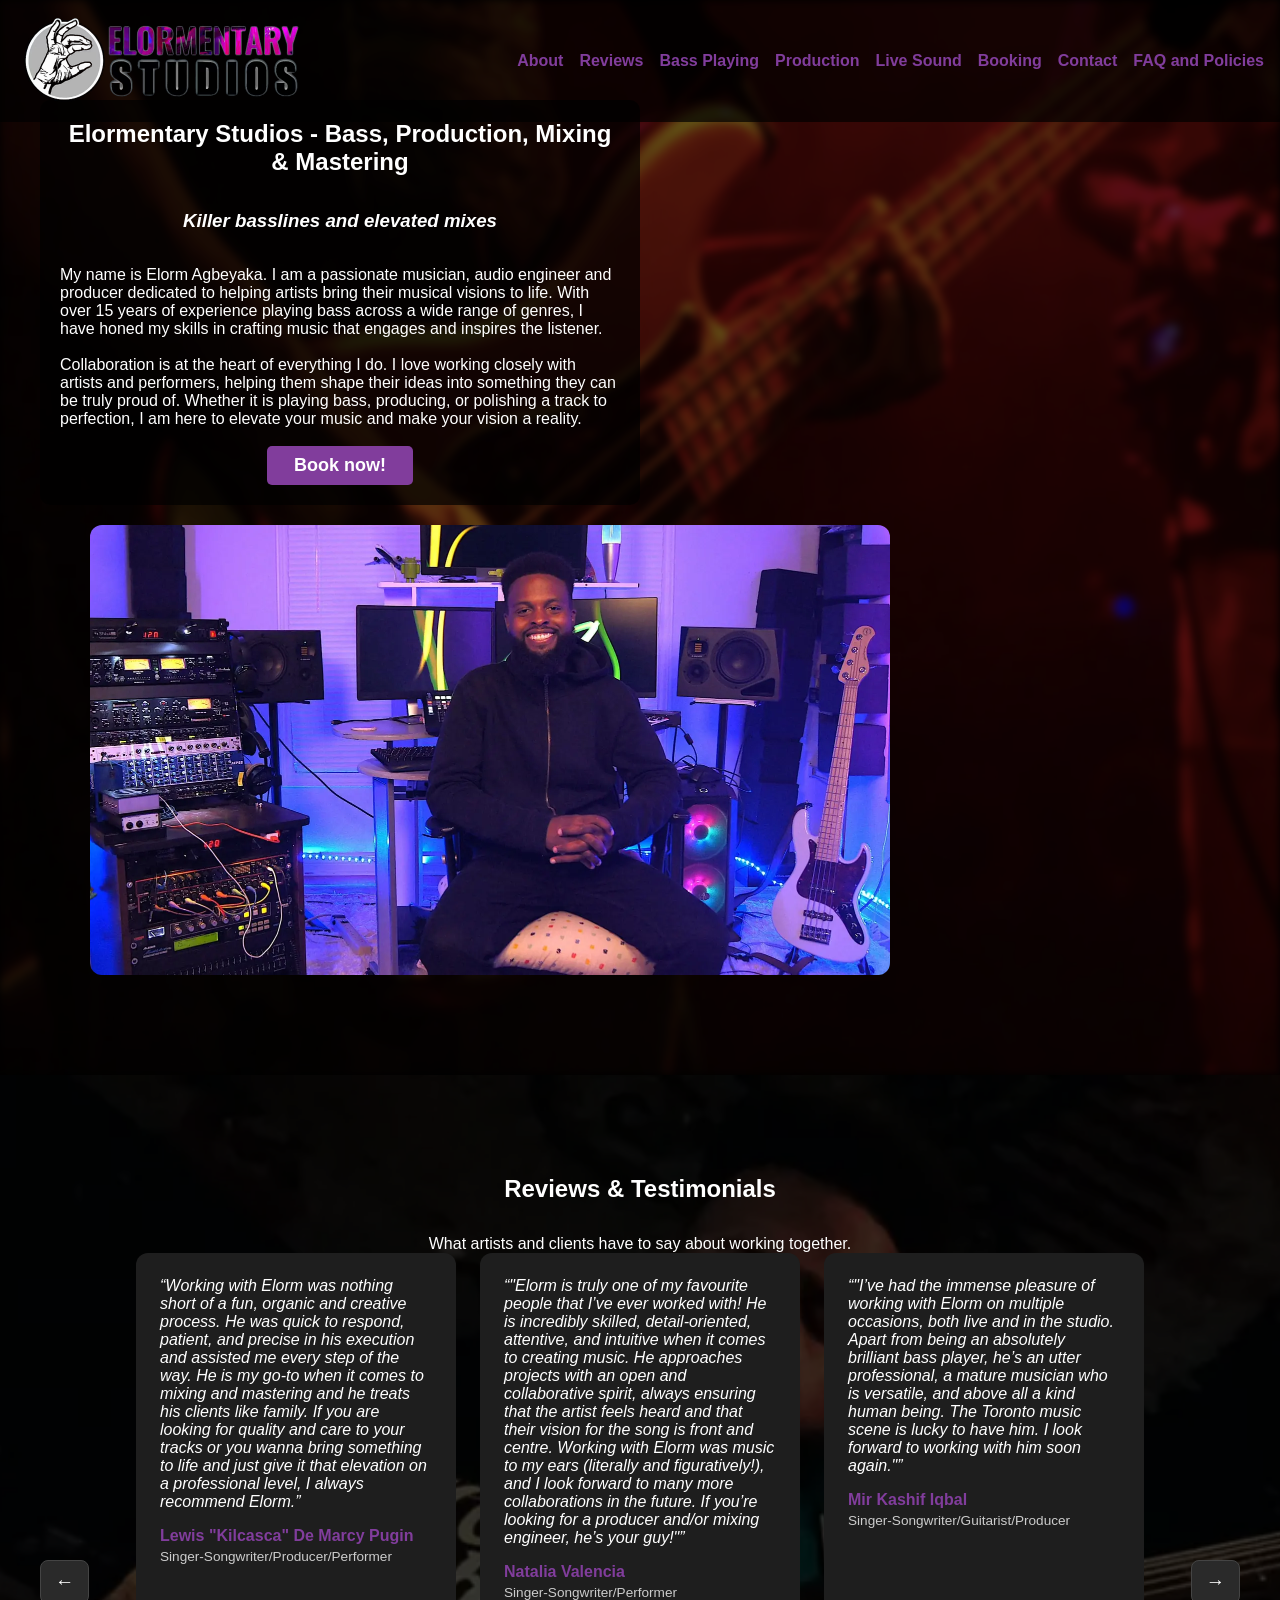
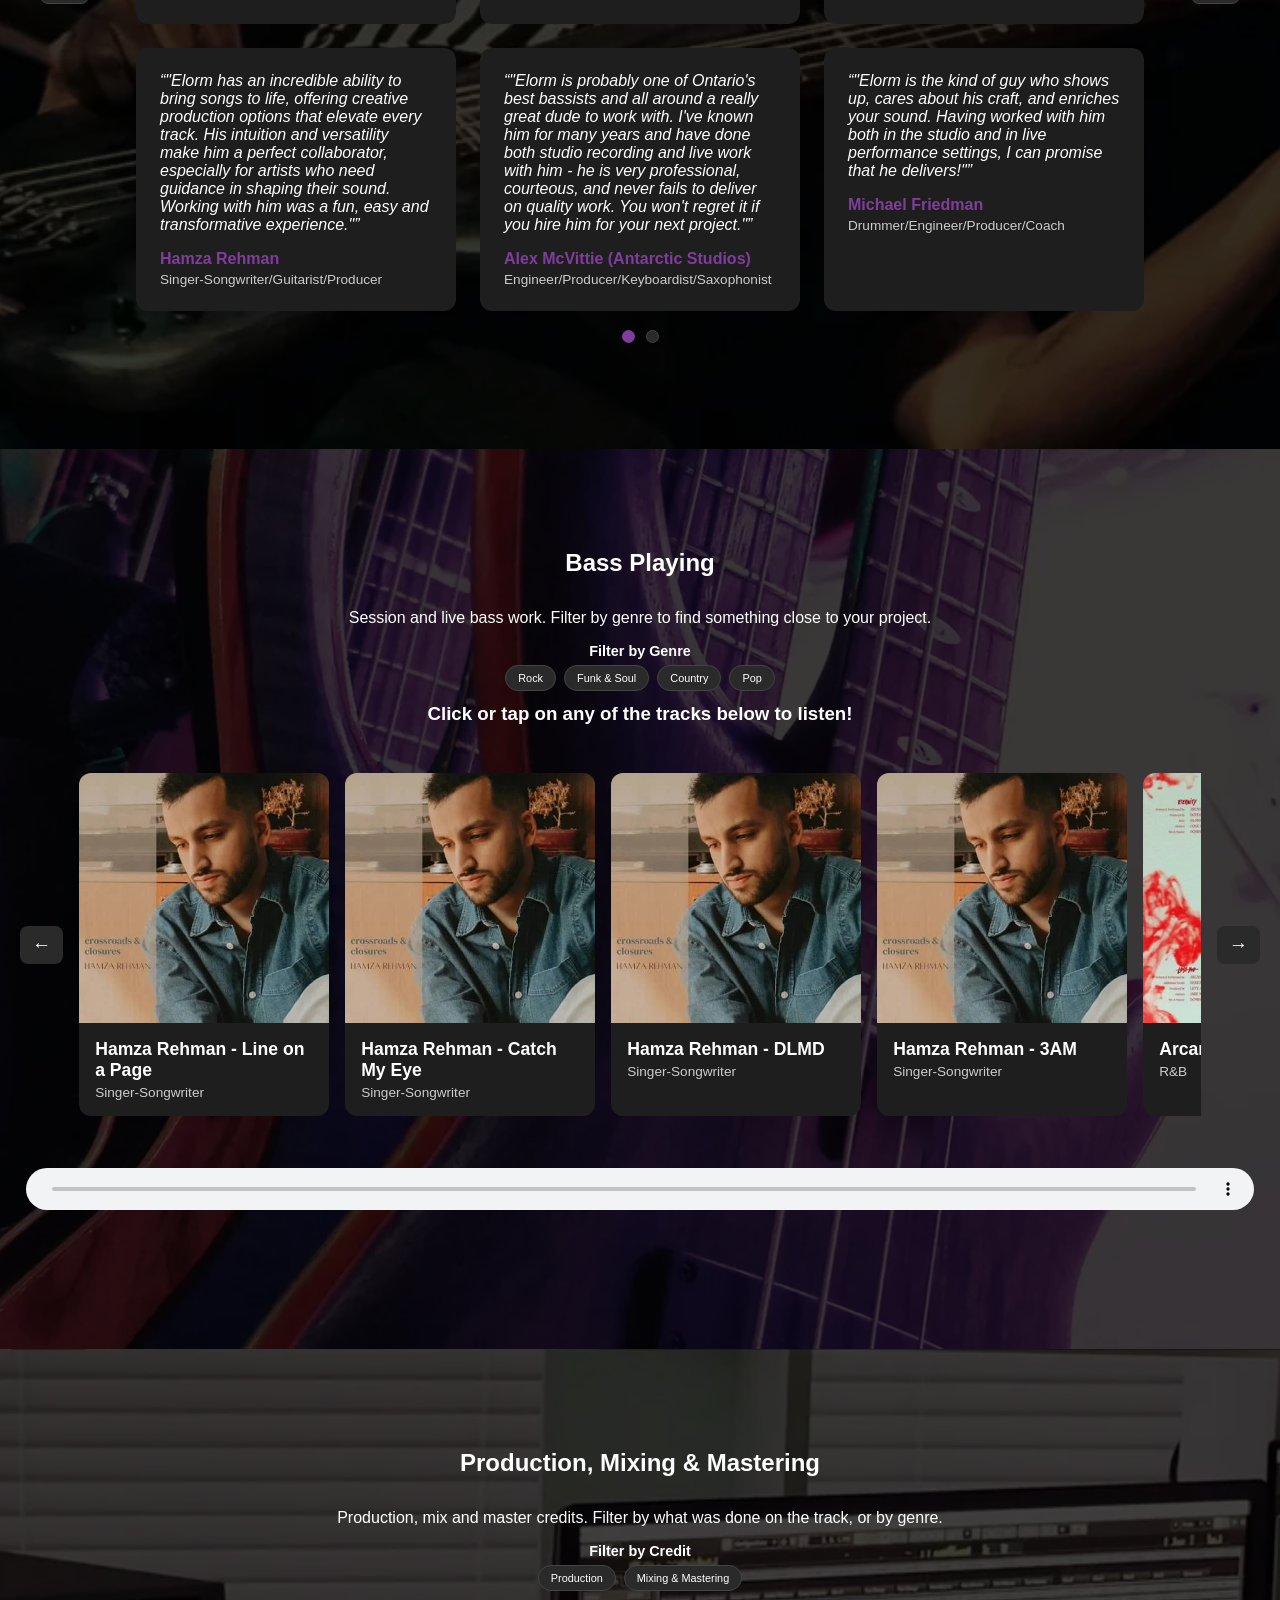
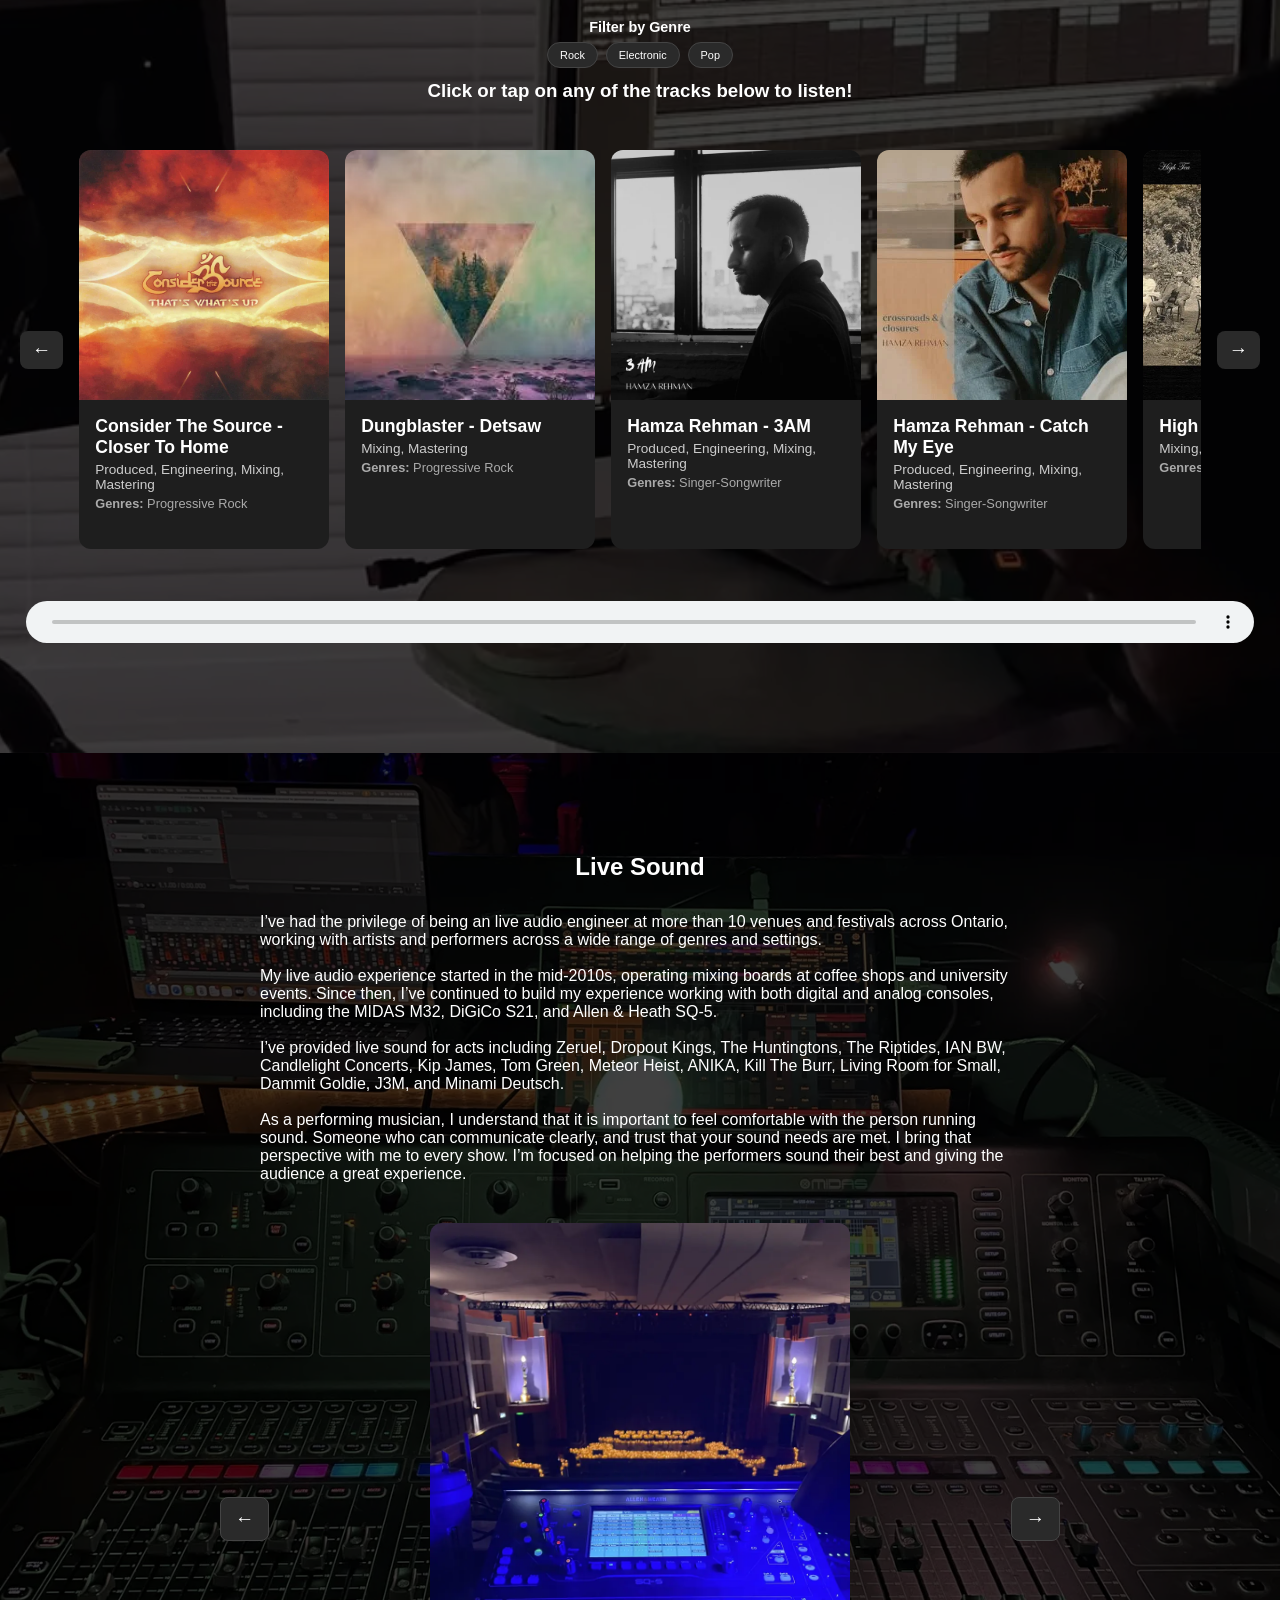
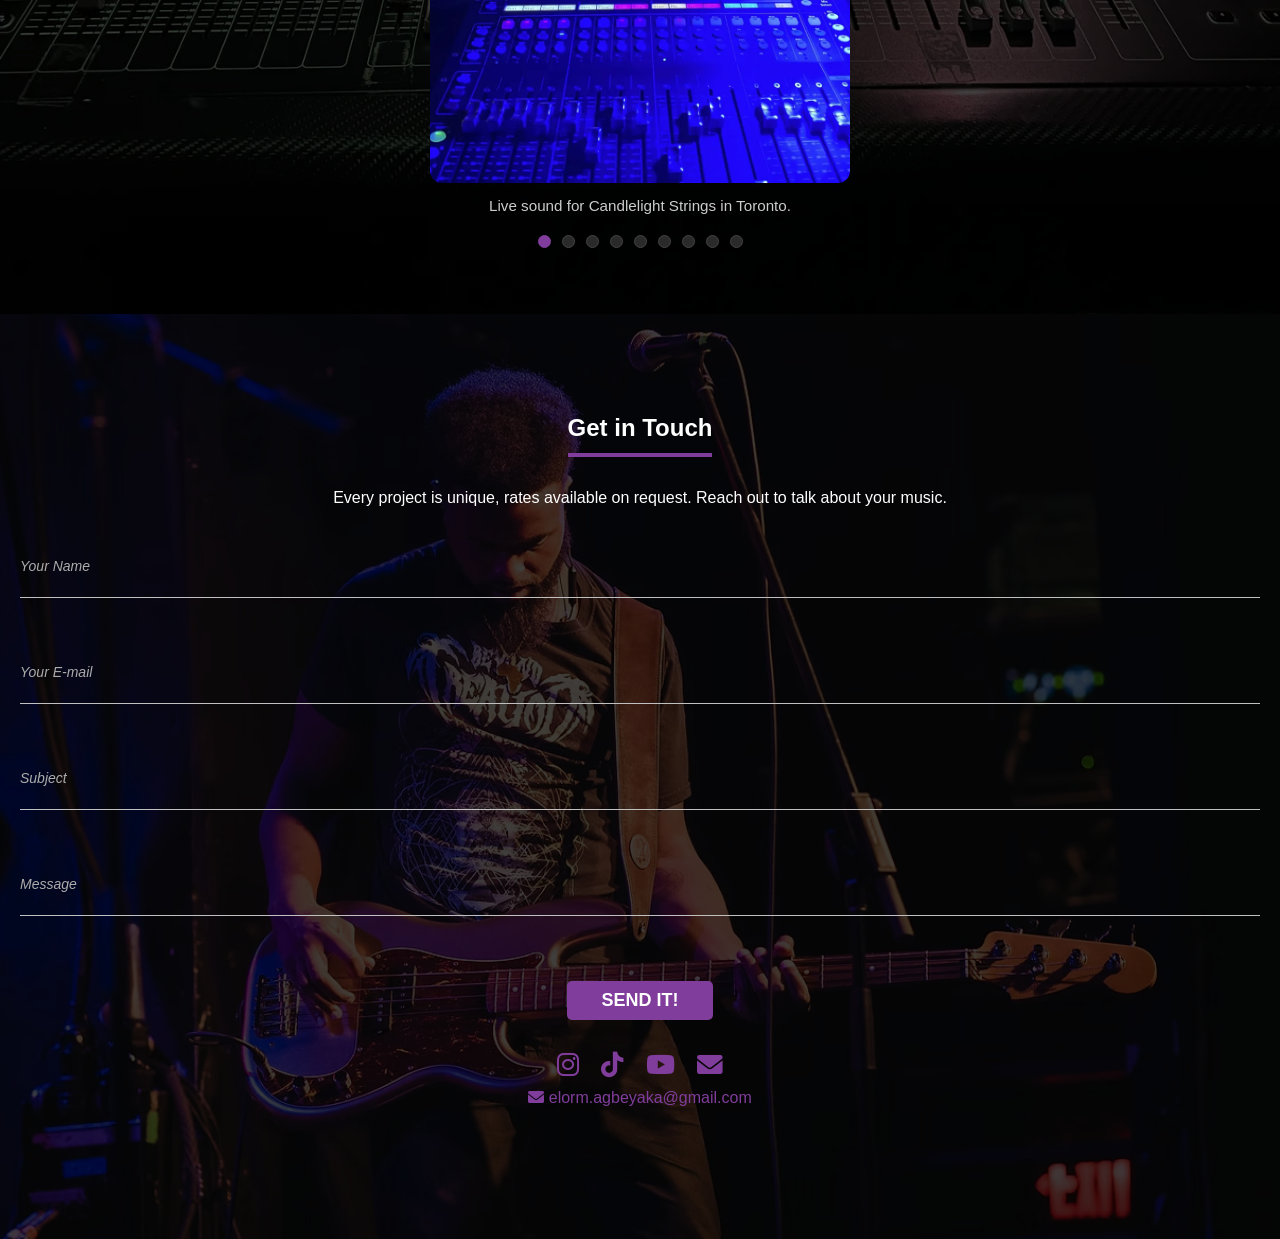
==== commit 988f8102: "add live sound images" ====
--- a/index.html
+++ b/index.html
@@ -243,6 +243,26 @@
             <img src="img/live/IMG_5179.heif.webp" alt="Live sound at Hard Luck Bar in Toronto." loading="lazy">
             <figcaption>Live sound at Hard Luck Bar in Toronto.</figcaption>
           </figure>
+          <figure class="vc-slide">
+            <img src="img/live/IMG_5081.webp" alt="Live sound at Kempenfest in Barrie." loading="lazy">
+            <figcaption>Live sound at Kempenfest in Barrie.</figcaption>
+          </figure>
+          <figure class="vc-slide">
+            <img src="img/live/IMG_4669.webp" alt="Rehearsal prep for Bree Taylor Band at DC Music in Toronto." loading="lazy">
+            <figcaption>Rehearsal prep for Bree Taylor Band at DC Music in Toronto.</figcaption>
+          </figure>
+          <figure class="vc-slide">
+            <img src="img/live/IMG_3419.webp" alt="Live sound for Empire Strips Back at Royal Cinema in Toronto." loading="lazy">
+            <figcaption>Live sound for Empire Strips Back at Royal Cinema in Toronto.</figcaption>
+          </figure>
+          <figure class="vc-slide">
+            <img src="img/live/IMG_3184.webp" alt="Live sound for the The Unauthorized Hallmark(ish) Parody Musical at Royal Cinema in Toronto." loading="lazy">
+            <figcaption>Live sound for the The Unauthorized Hallmark(ish) Parody Musical at Royal Cinema in Toronto.</figcaption>
+          </figure>
+          <figure class="vc-slide">
+            <img src="img/live/IMG_2946.webp" alt="Live sound at The Ivy in Toronto." loading="lazy">
+            <figcaption>Live sound at The Ivy in Toronto.</figcaption>
+          </figure>
         </div>
       </div>
       <button class="vc-btn next" aria-label="Next photo">→</button>
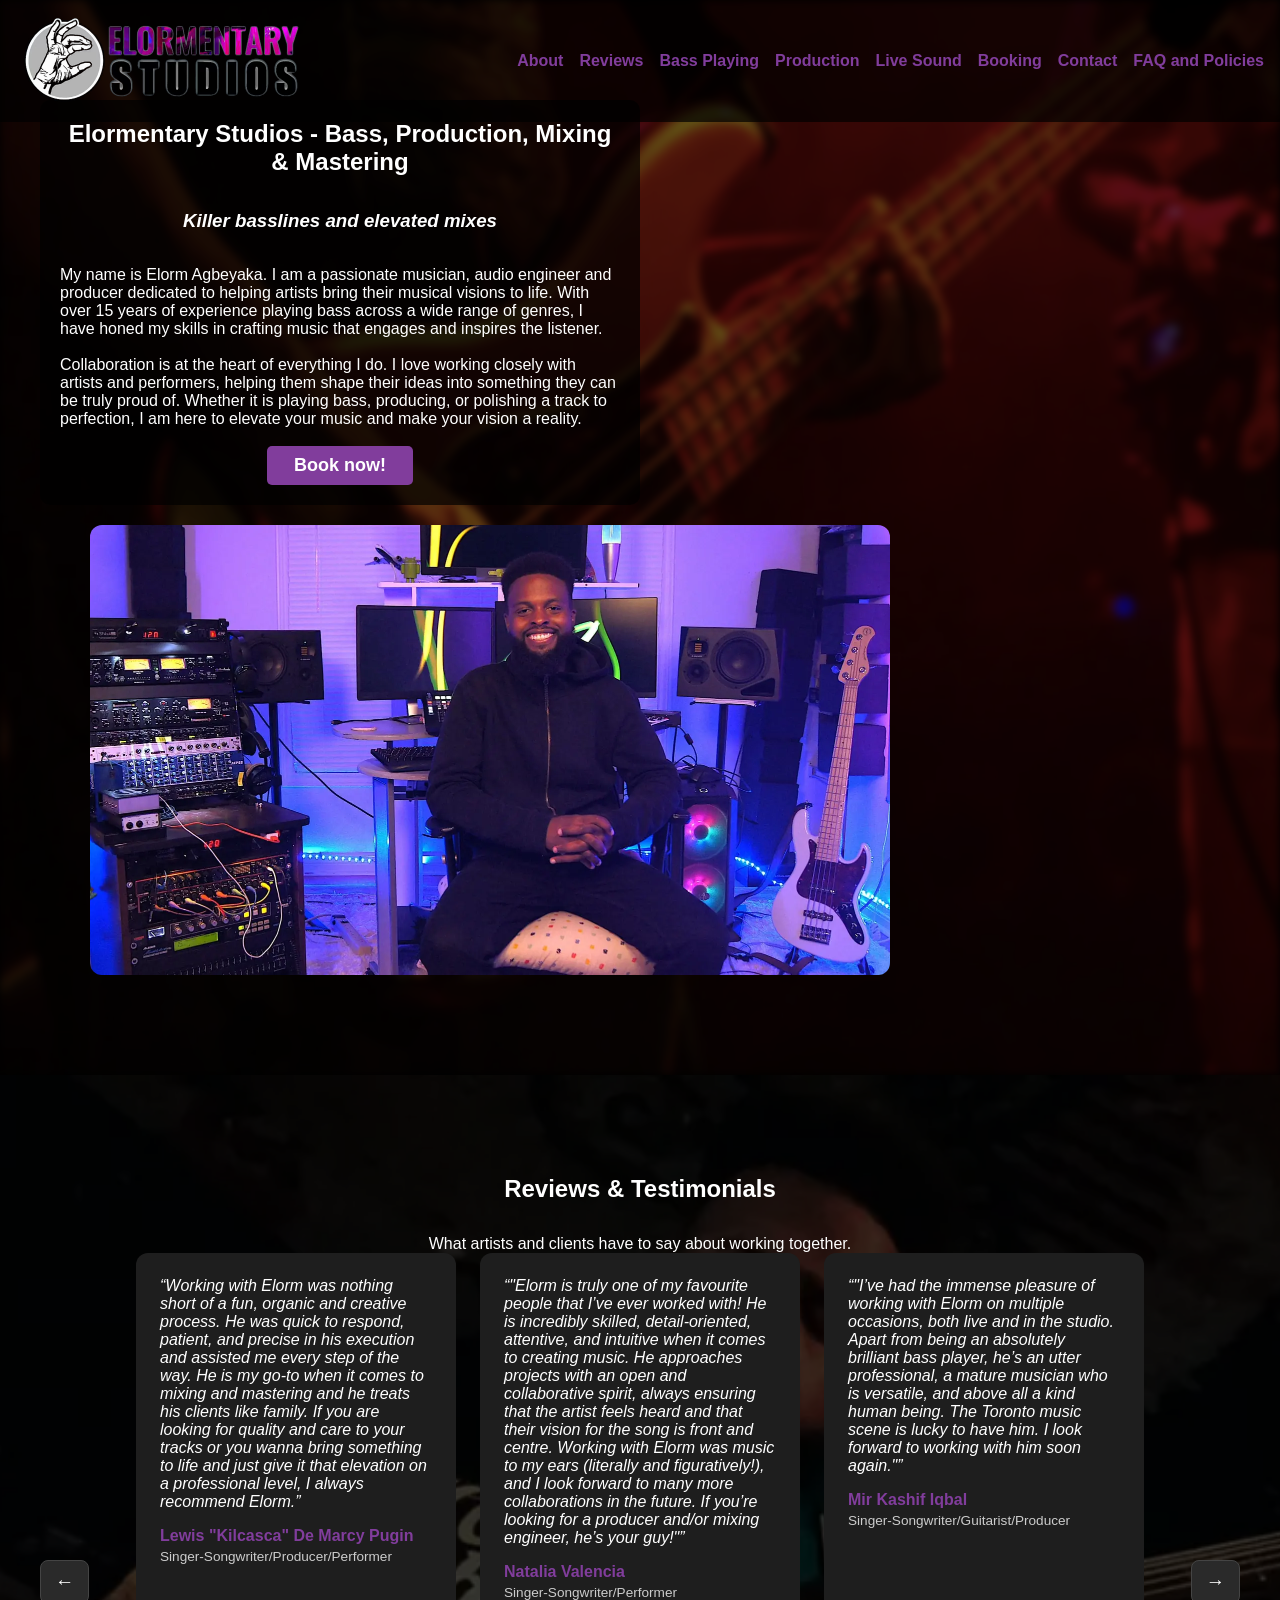
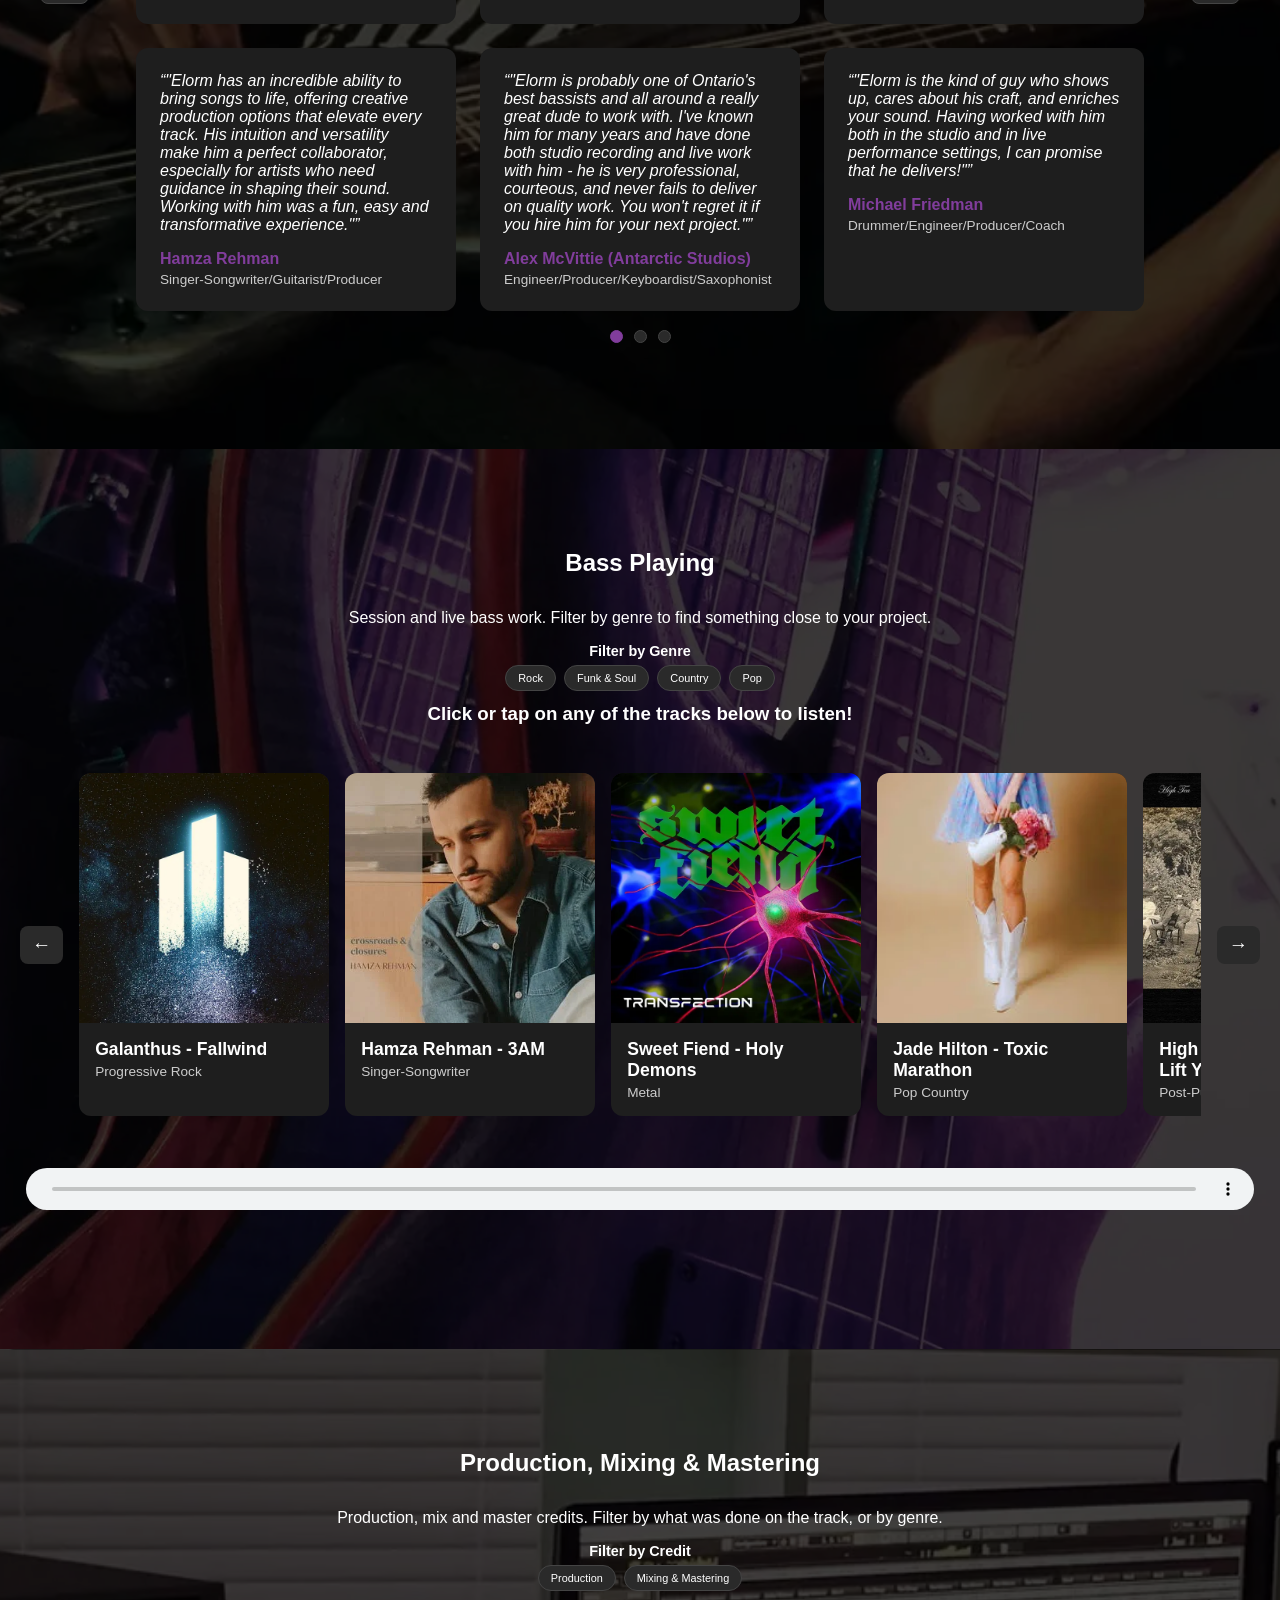
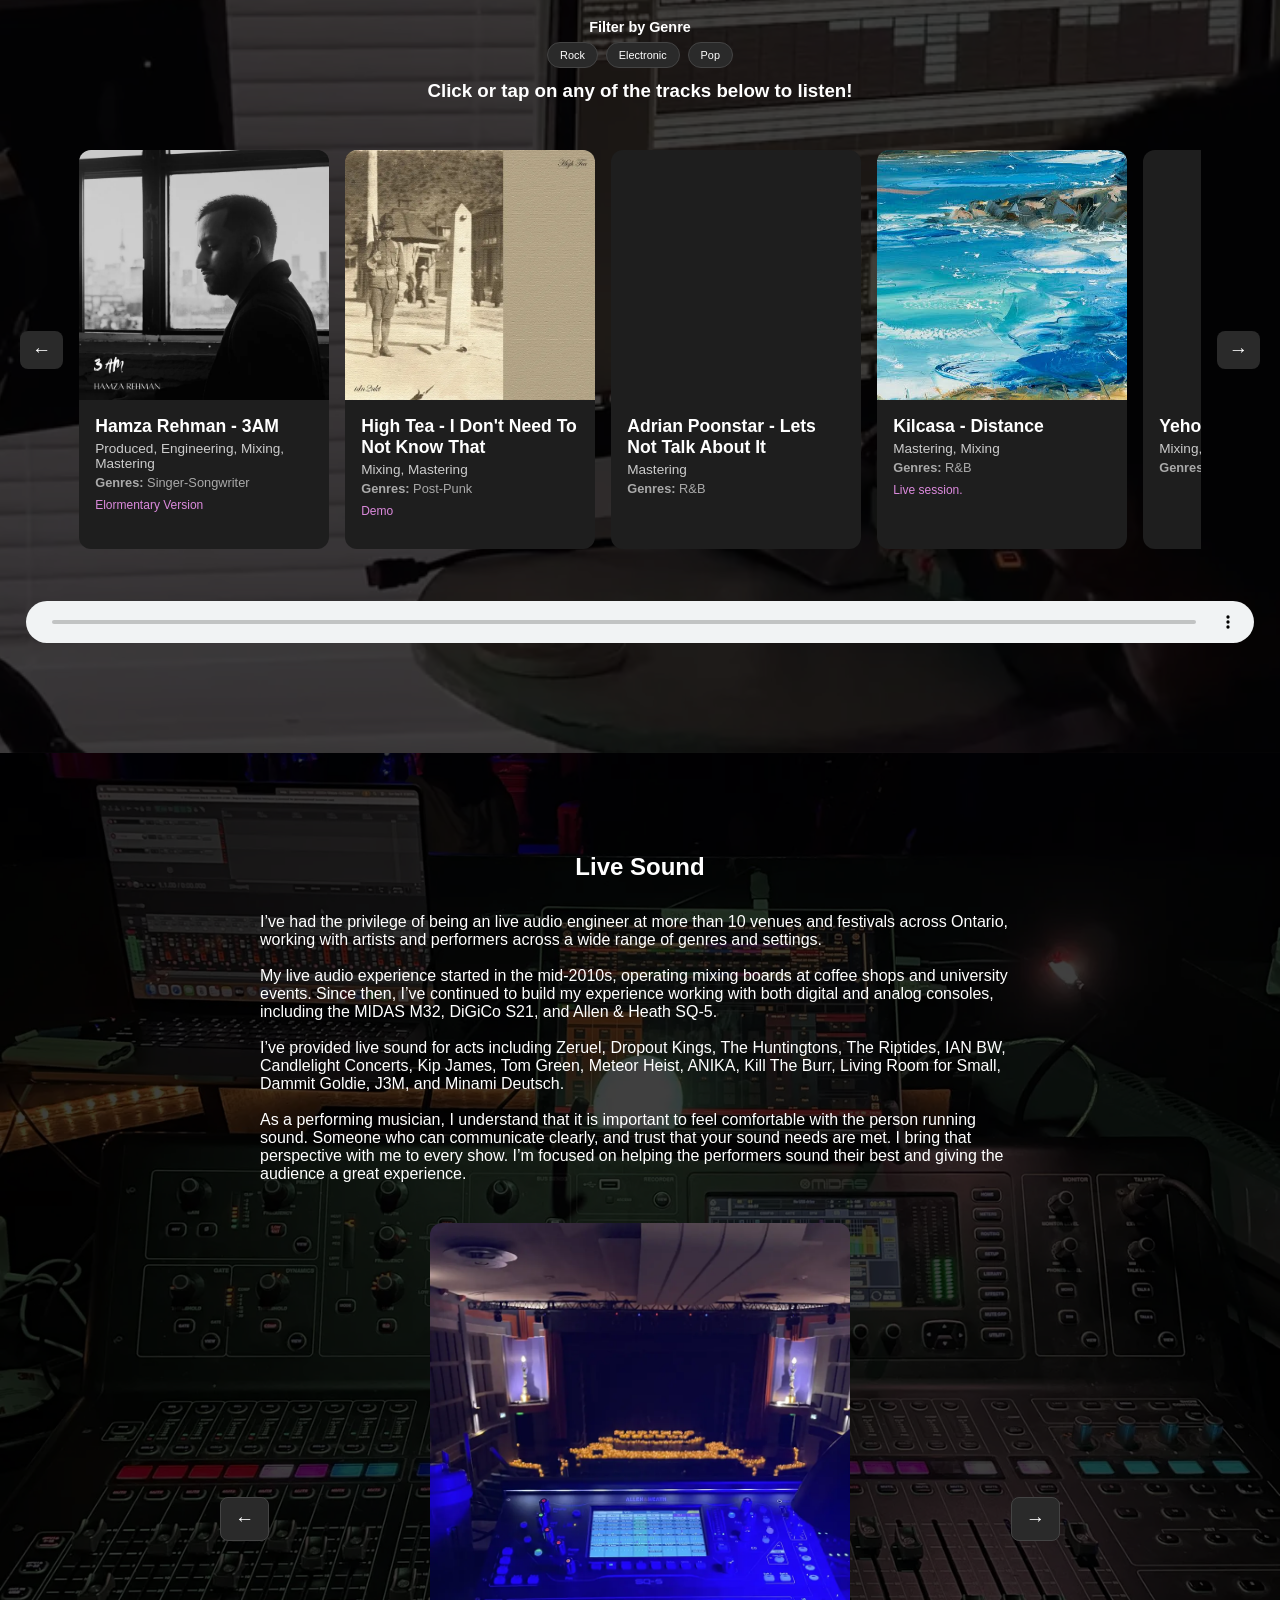
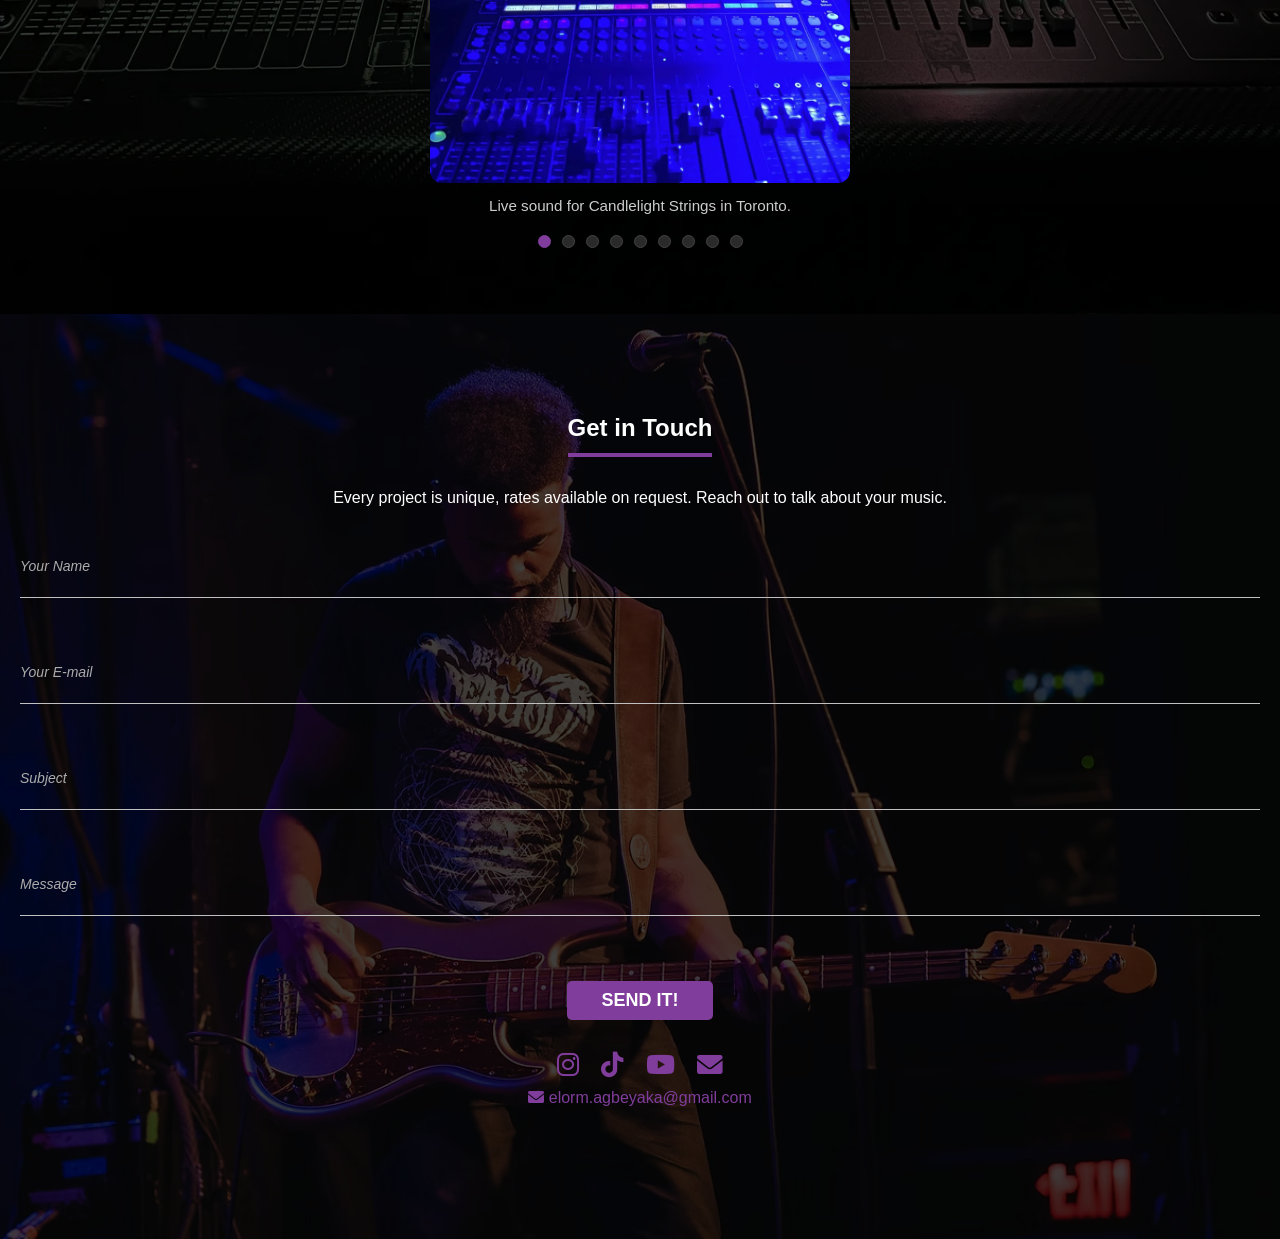
==== commit 2fbf9bbd: "update tracks" ====
--- a/index.html
+++ b/index.html
@@ -150,6 +150,11 @@
         <p class="review-name">Matthew Leandres (Lattitude) </p>
         <p class="review-context">Singer-Songwriter/Producer/Performer</p>
       </div>
+      <div class="review-card">
+        <p class="review-quote">“Elorm has been an absolute pleasure to work with. He's professional and collaborative while also being really fun to be around. His ability to listen and meet the needs of a project is very refreshing. Highly recommend!”</p>
+        <p class="review-name">Kelseidoscope</p>
+        <p class="review-context">Singer-Songwriter/Performer</p>
+      </div>
     </div>
   </section>
 
--- a/style.css
+++ b/style.css
@@ -22,8 +22,8 @@
   --form-line: #c0c0c0;         /* contact form underline */
   --form-placeholder: #acacac;  /* contact form placeholder text */
   --row-line: #e0e0e0;          /* mobile playlist dividers */
-  --danger: #ff6666;            /* disclaimer text */
-  --danger-strong: #b22222;     /* disclaimer text (mobile) */
+  --danger: #dc8add;            /* disclaimer text */
+  --danger-strong: #9141ac;     /* disclaimer text (mobile) */
   --section-overlay-darken: 0.5;   /* 0 = no darken, 1 = fully black */
   --section-overlay-blur: 0px;     /* blur radius on the backdrop image */
   --section-overlay-brightness: 0.5; /* 1 = normal, <1 dims, >1 brightens */
@@ -929,4 +929,4 @@
 
 /*
 Image backgrounds 
-*/+*/
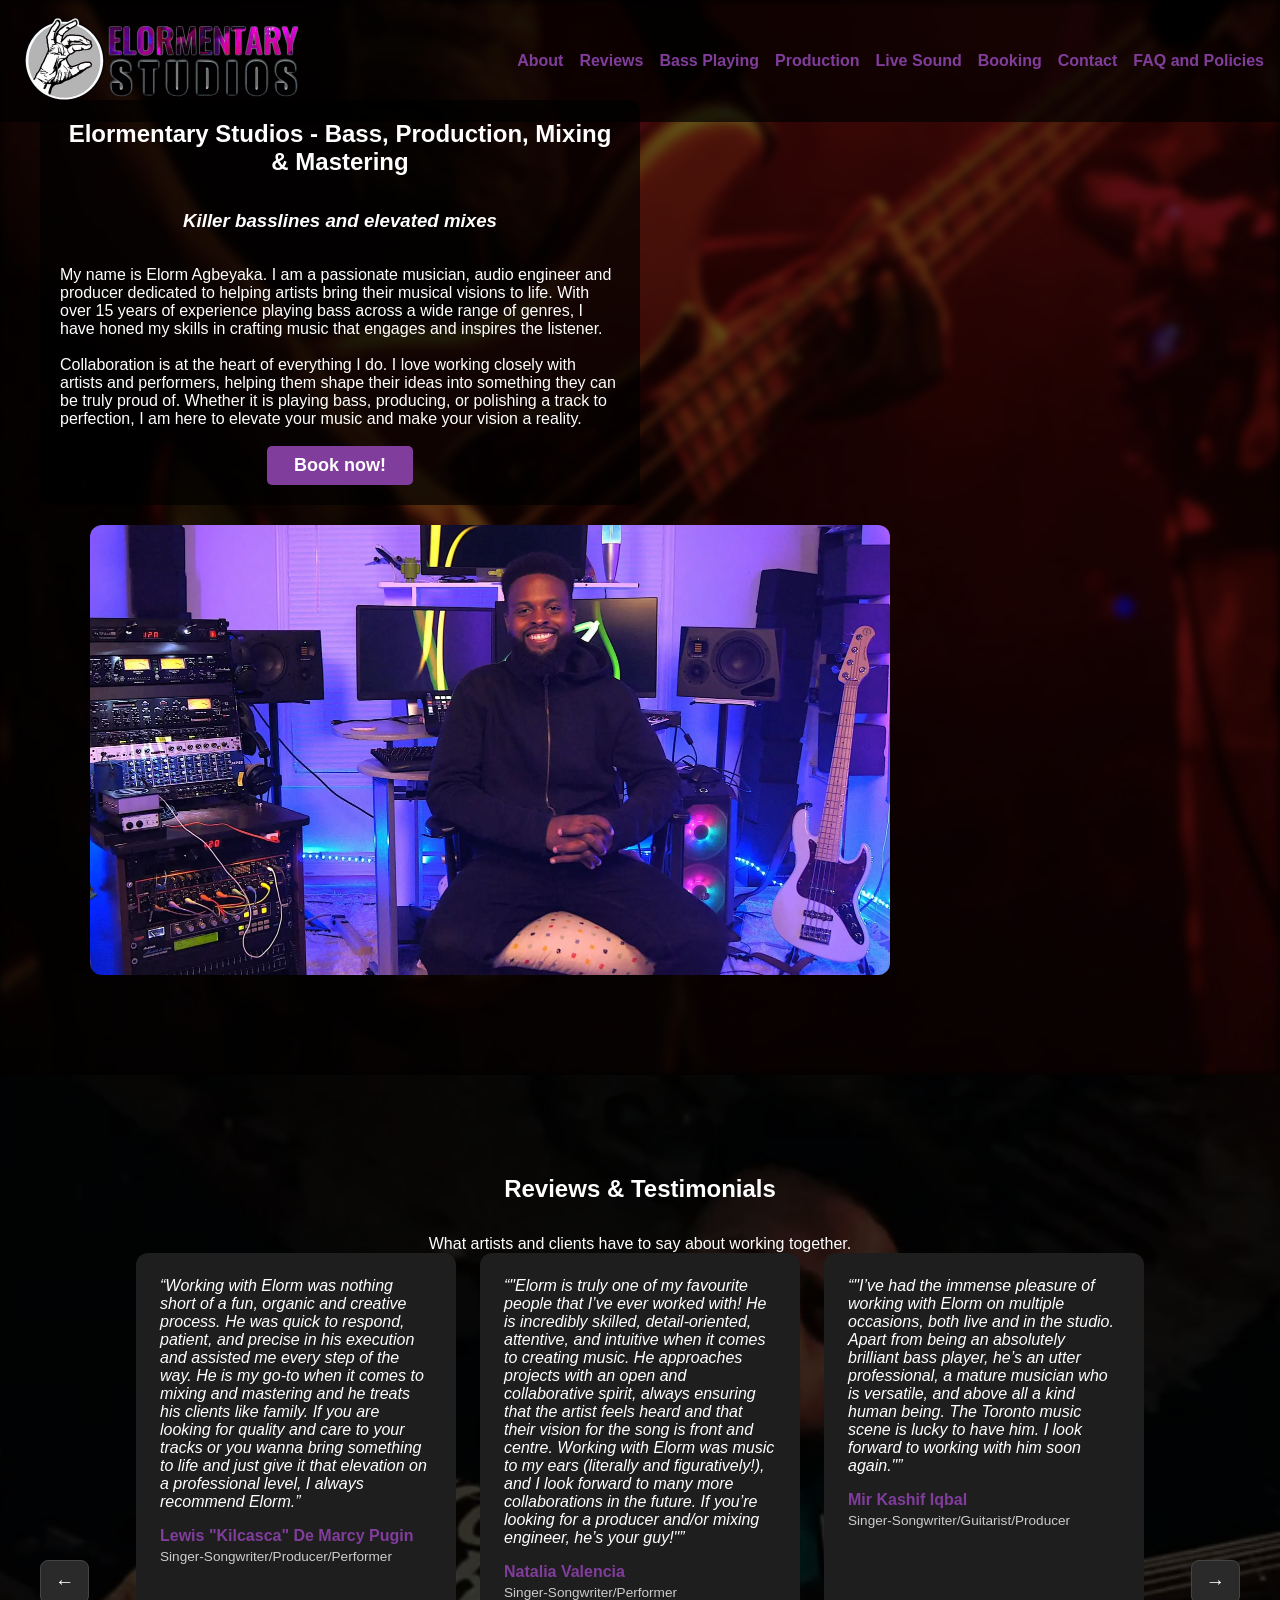
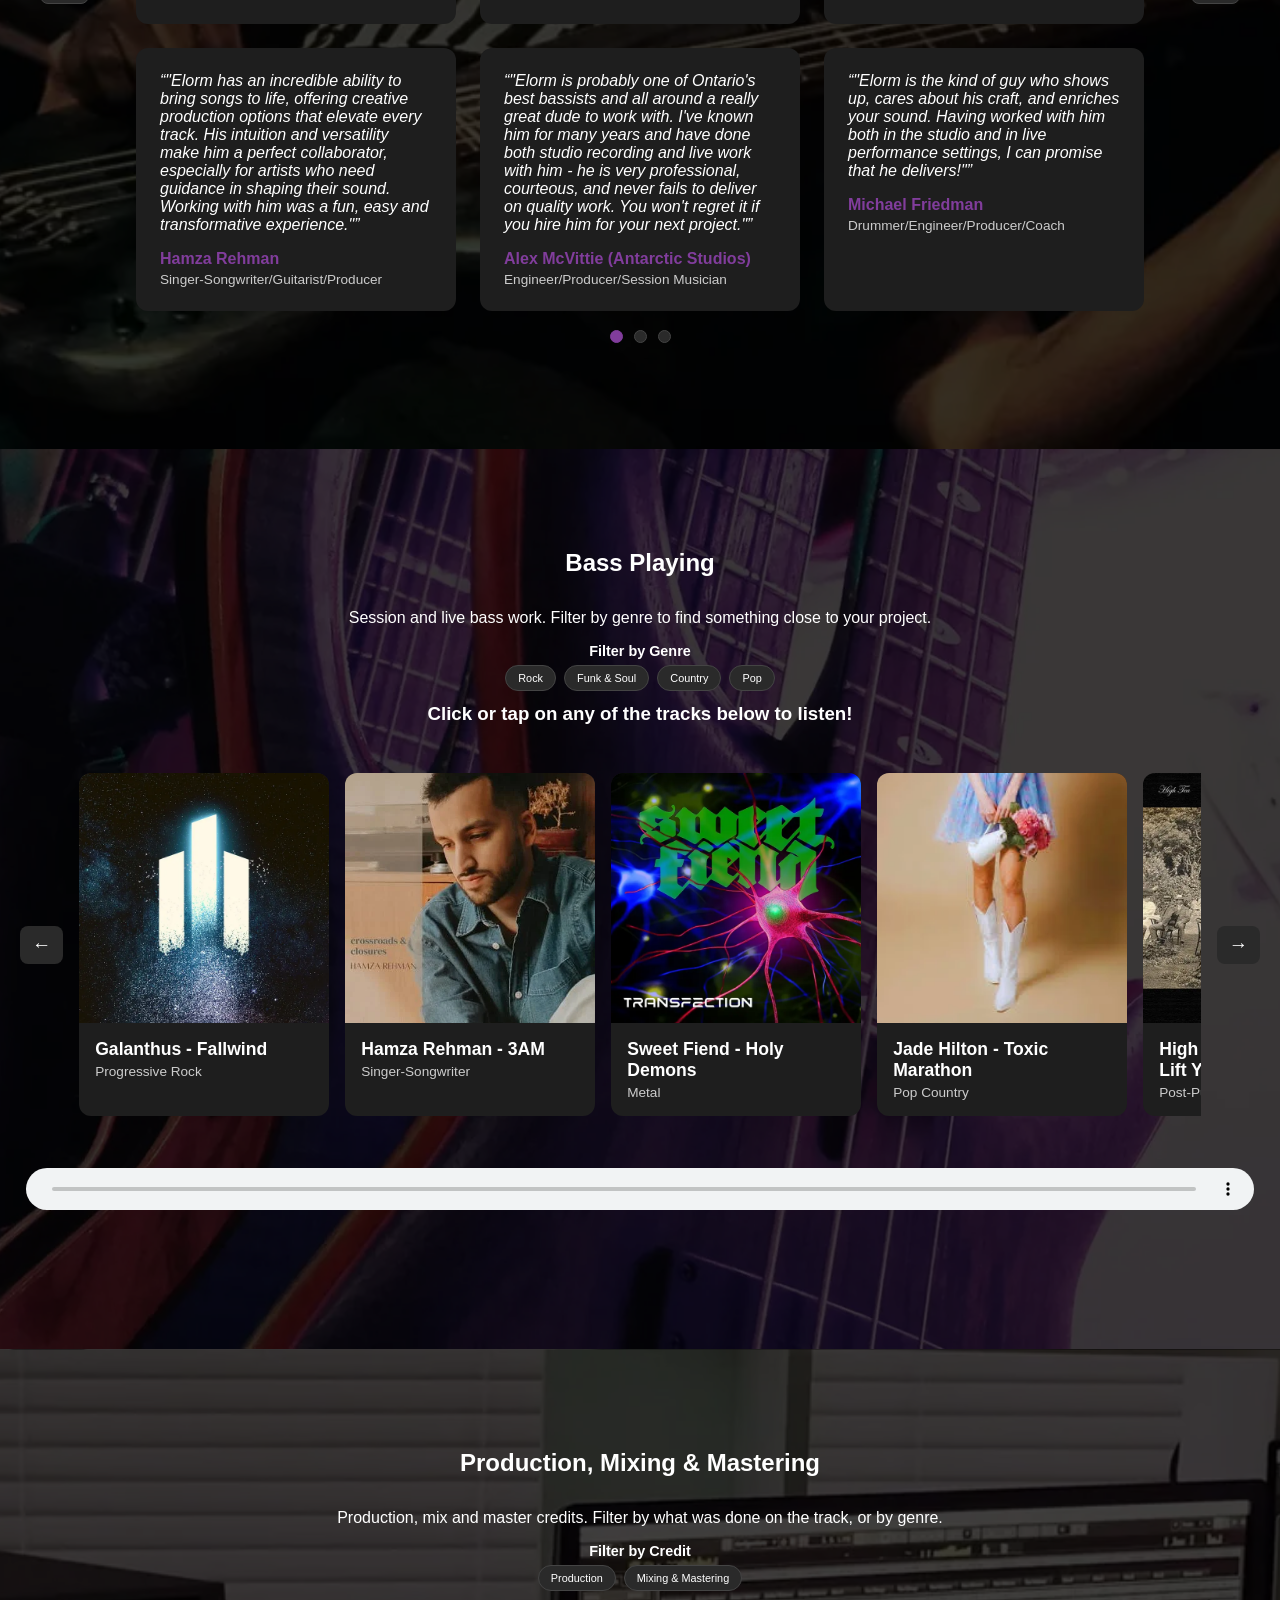
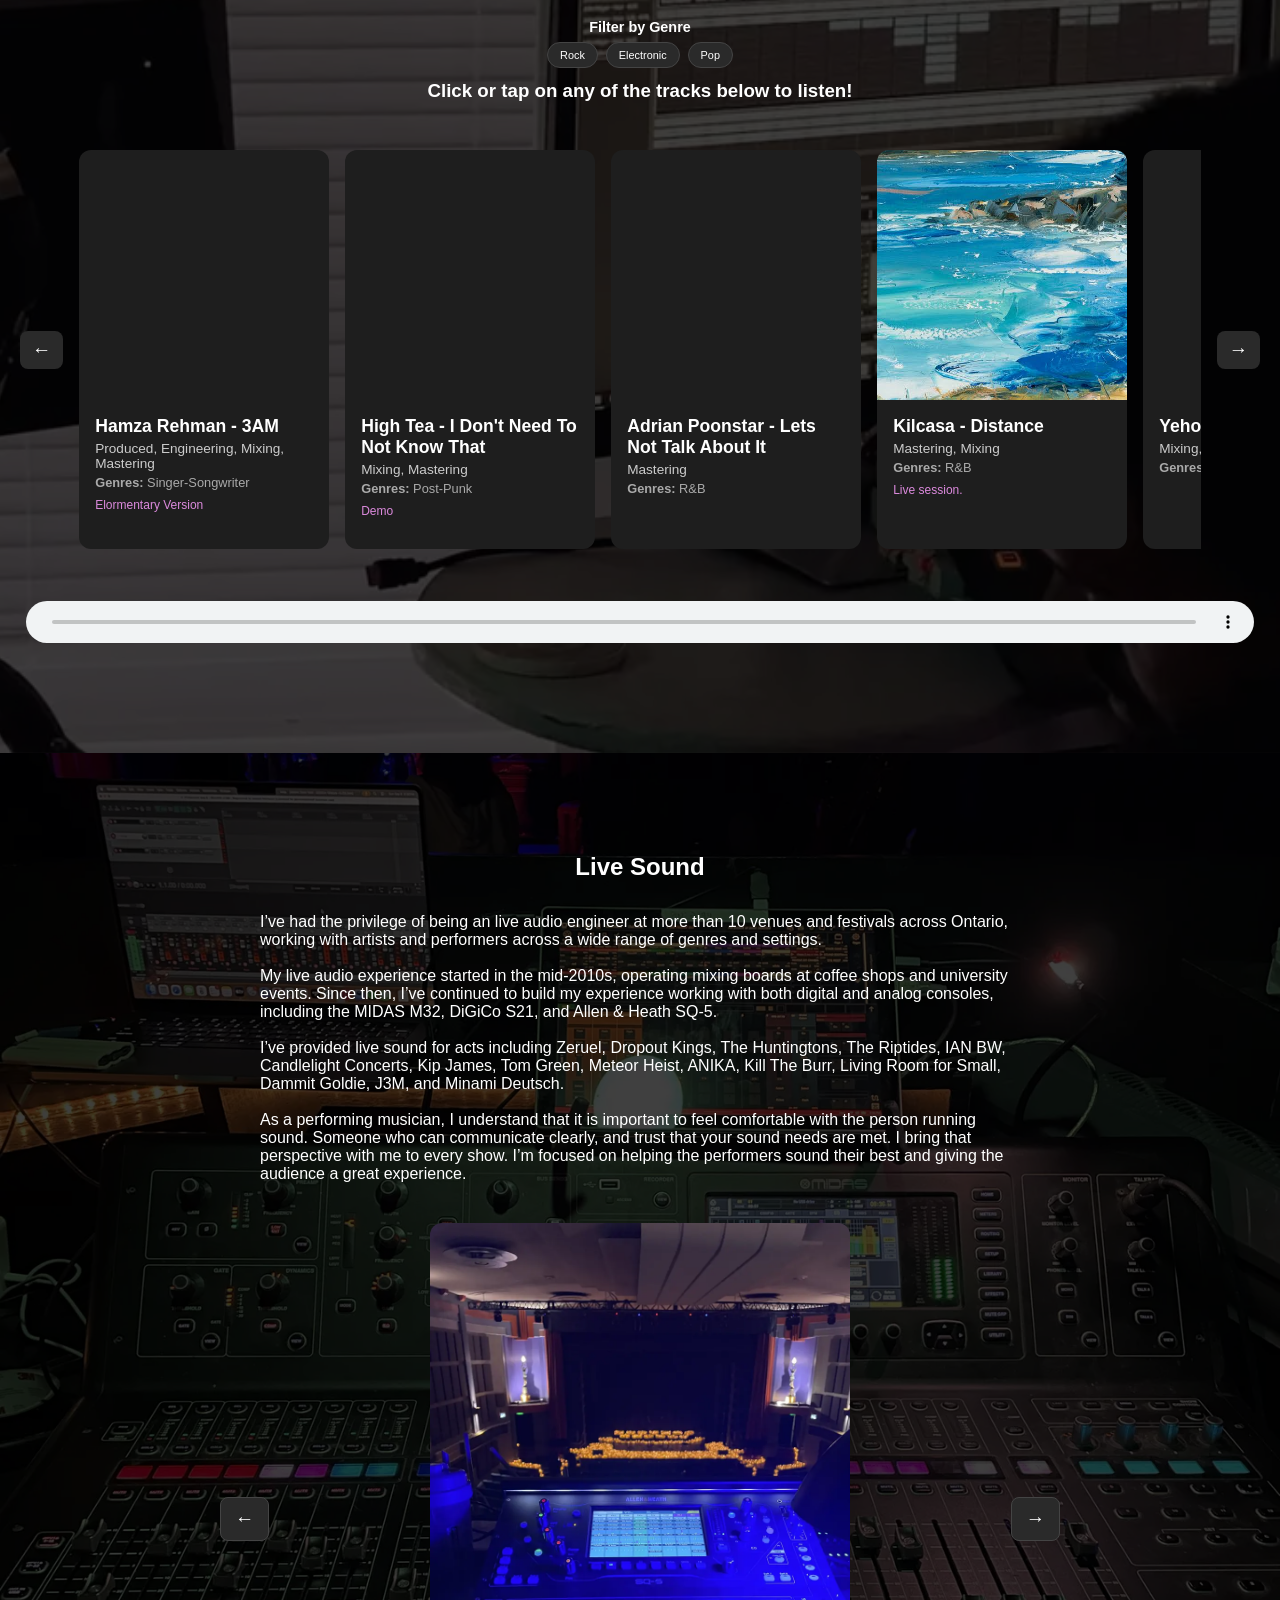
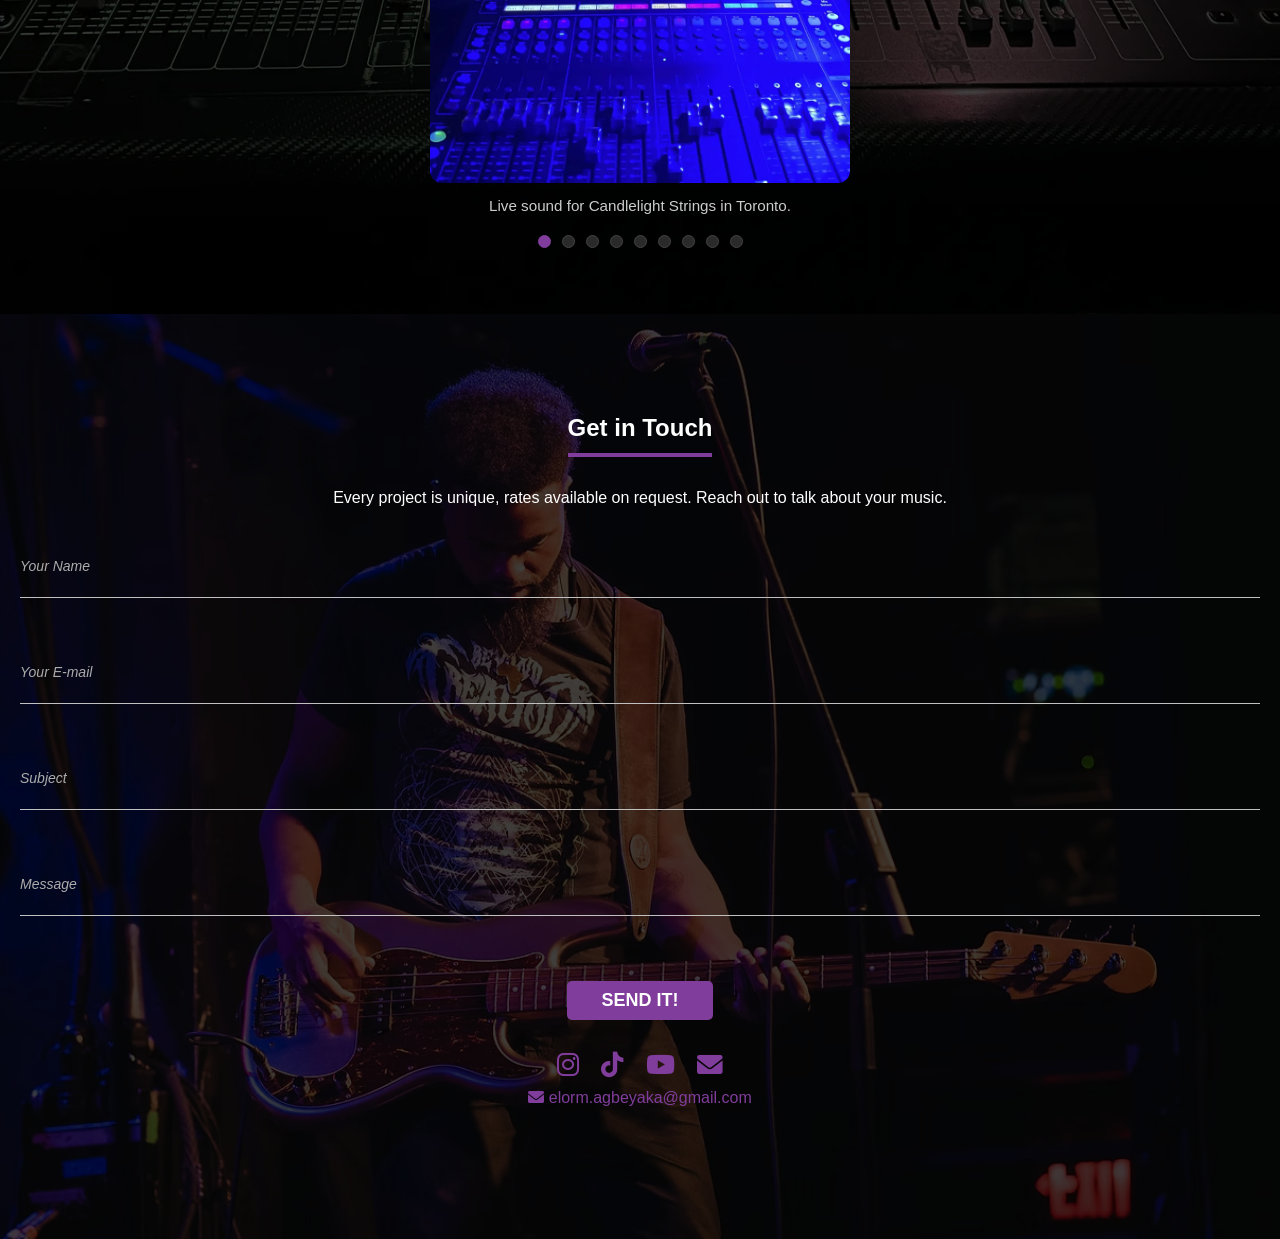
==== commit 51aef7a9: "fix long str" ====
--- a/index.html
+++ b/index.html
@@ -138,7 +138,7 @@
       <div class="review-card">
         <p class="review-quote">“"Elorm is probably one of Ontario's best bassists and all around a really great dude to work with. I've known him for many years and have done both studio recording and live work with him - he is very professional, courteous, and never fails to deliver on quality work. You won't regret it if you hire him for your next project."”</p>
         <p class="review-name">Alex McVittie (Antarctic Studios) </p>
-        <p class="review-context">Engineer/Producer/Keyboardist/Saxophonist</p>
+        <p class="review-context">Engineer/Producer/Session Musician</p>
       </div>
       <div class="review-card">
         <p class="review-quote">“"Elorm is the kind of guy who shows up, cares about his craft, and enriches your sound. Having worked with him both in the studio and in live performance settings, I can promise that he delivers!"”</p>
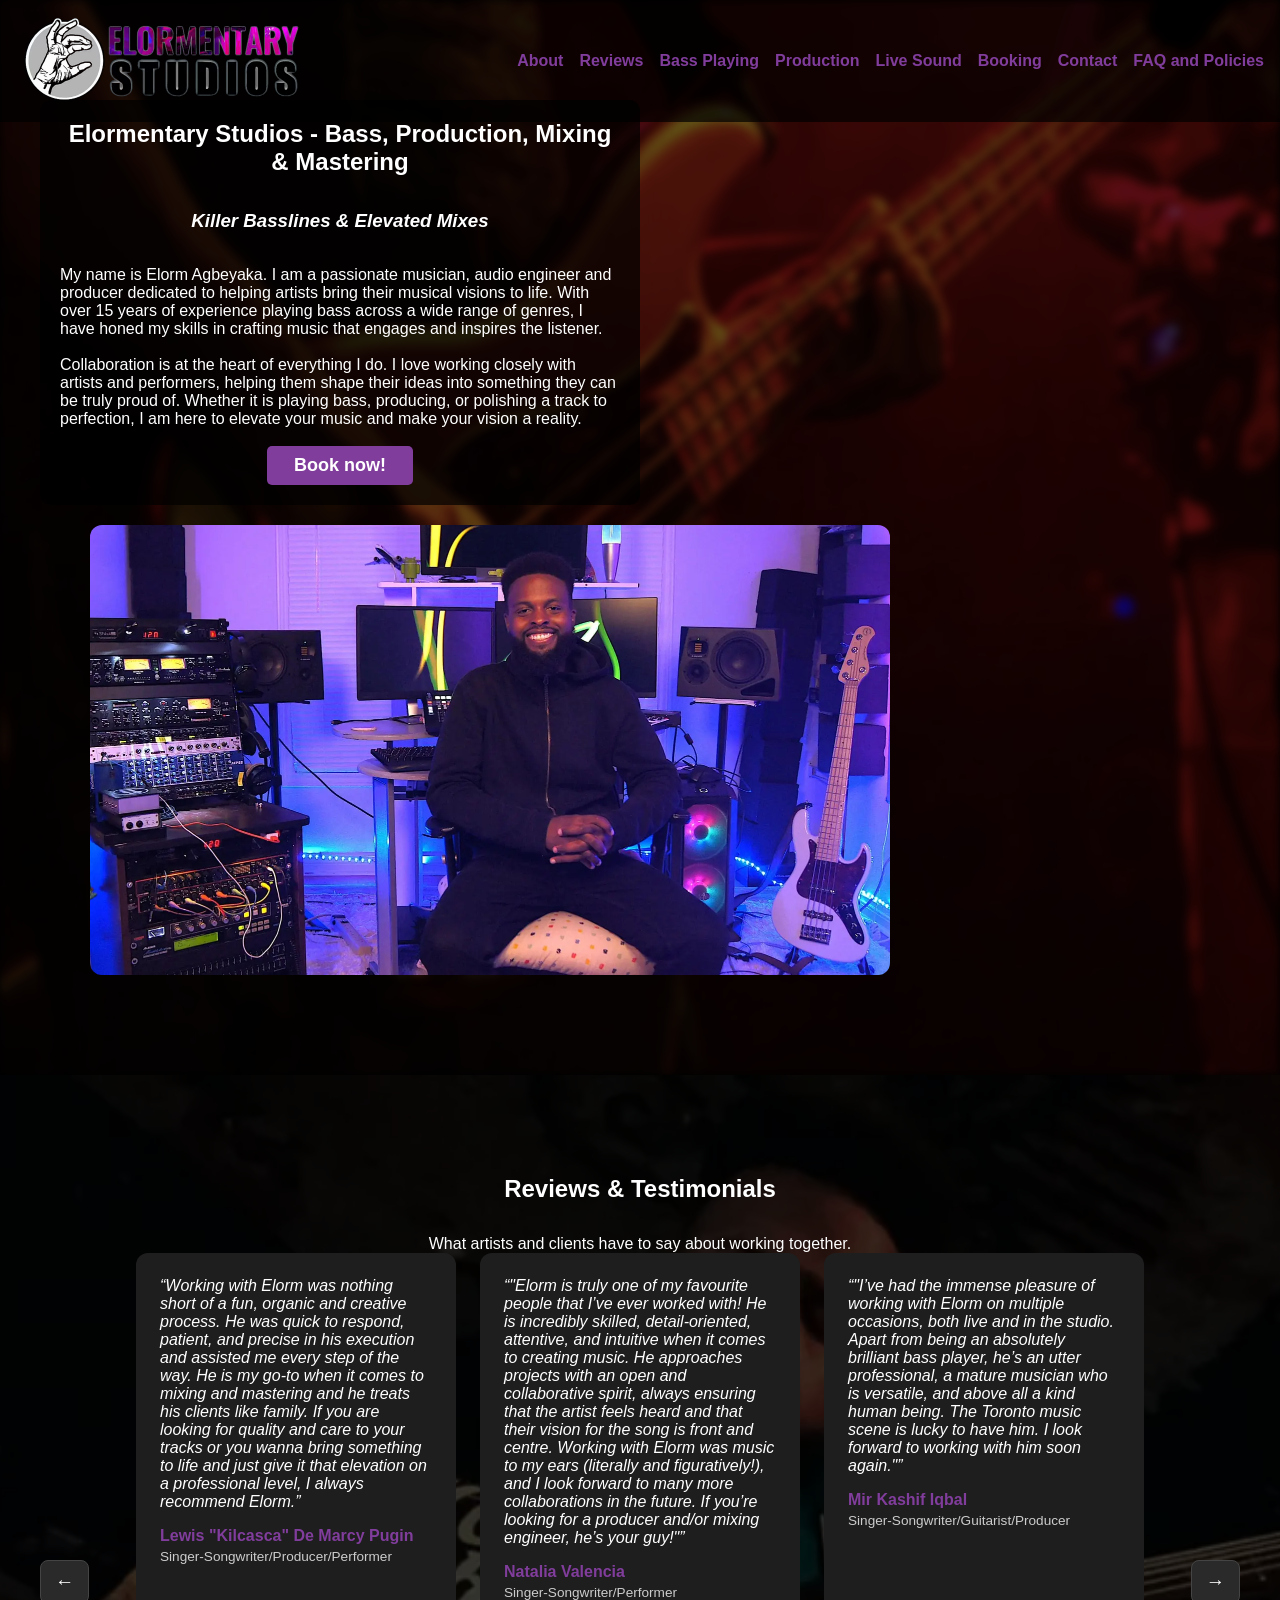
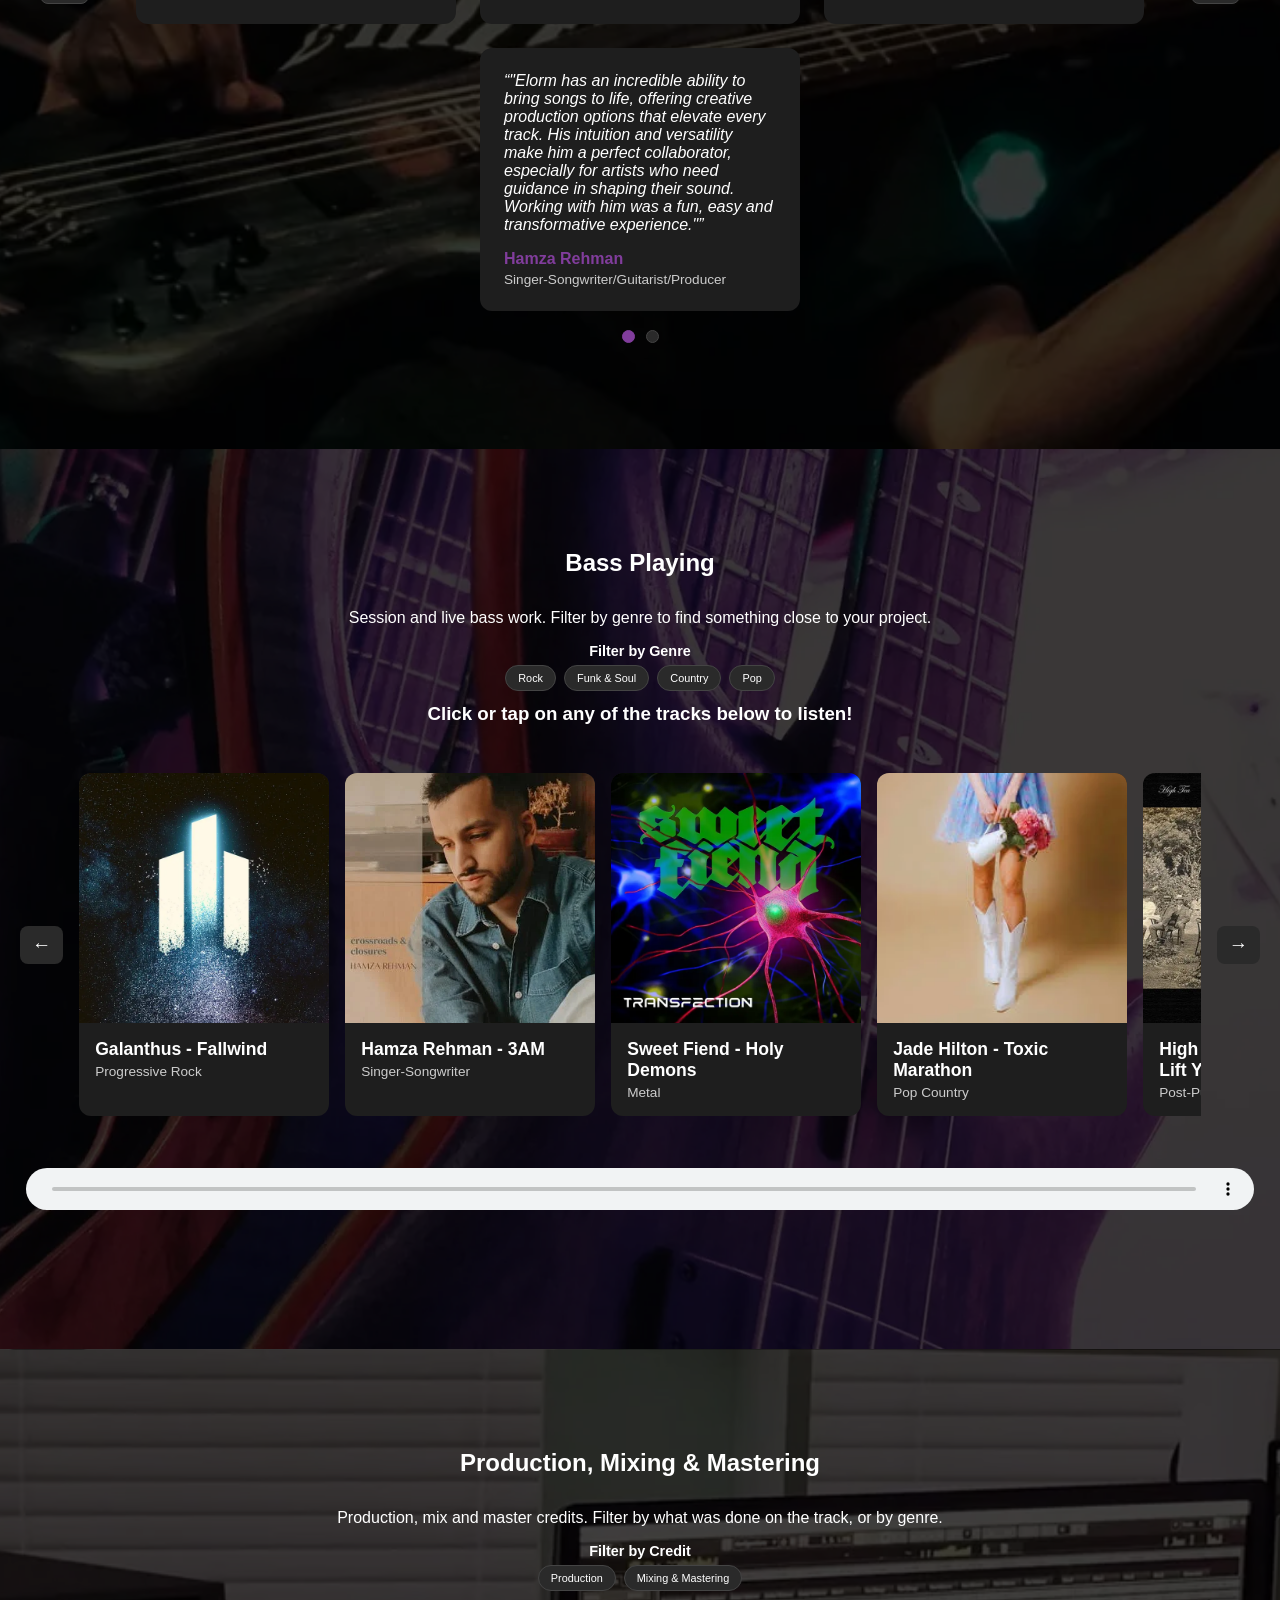
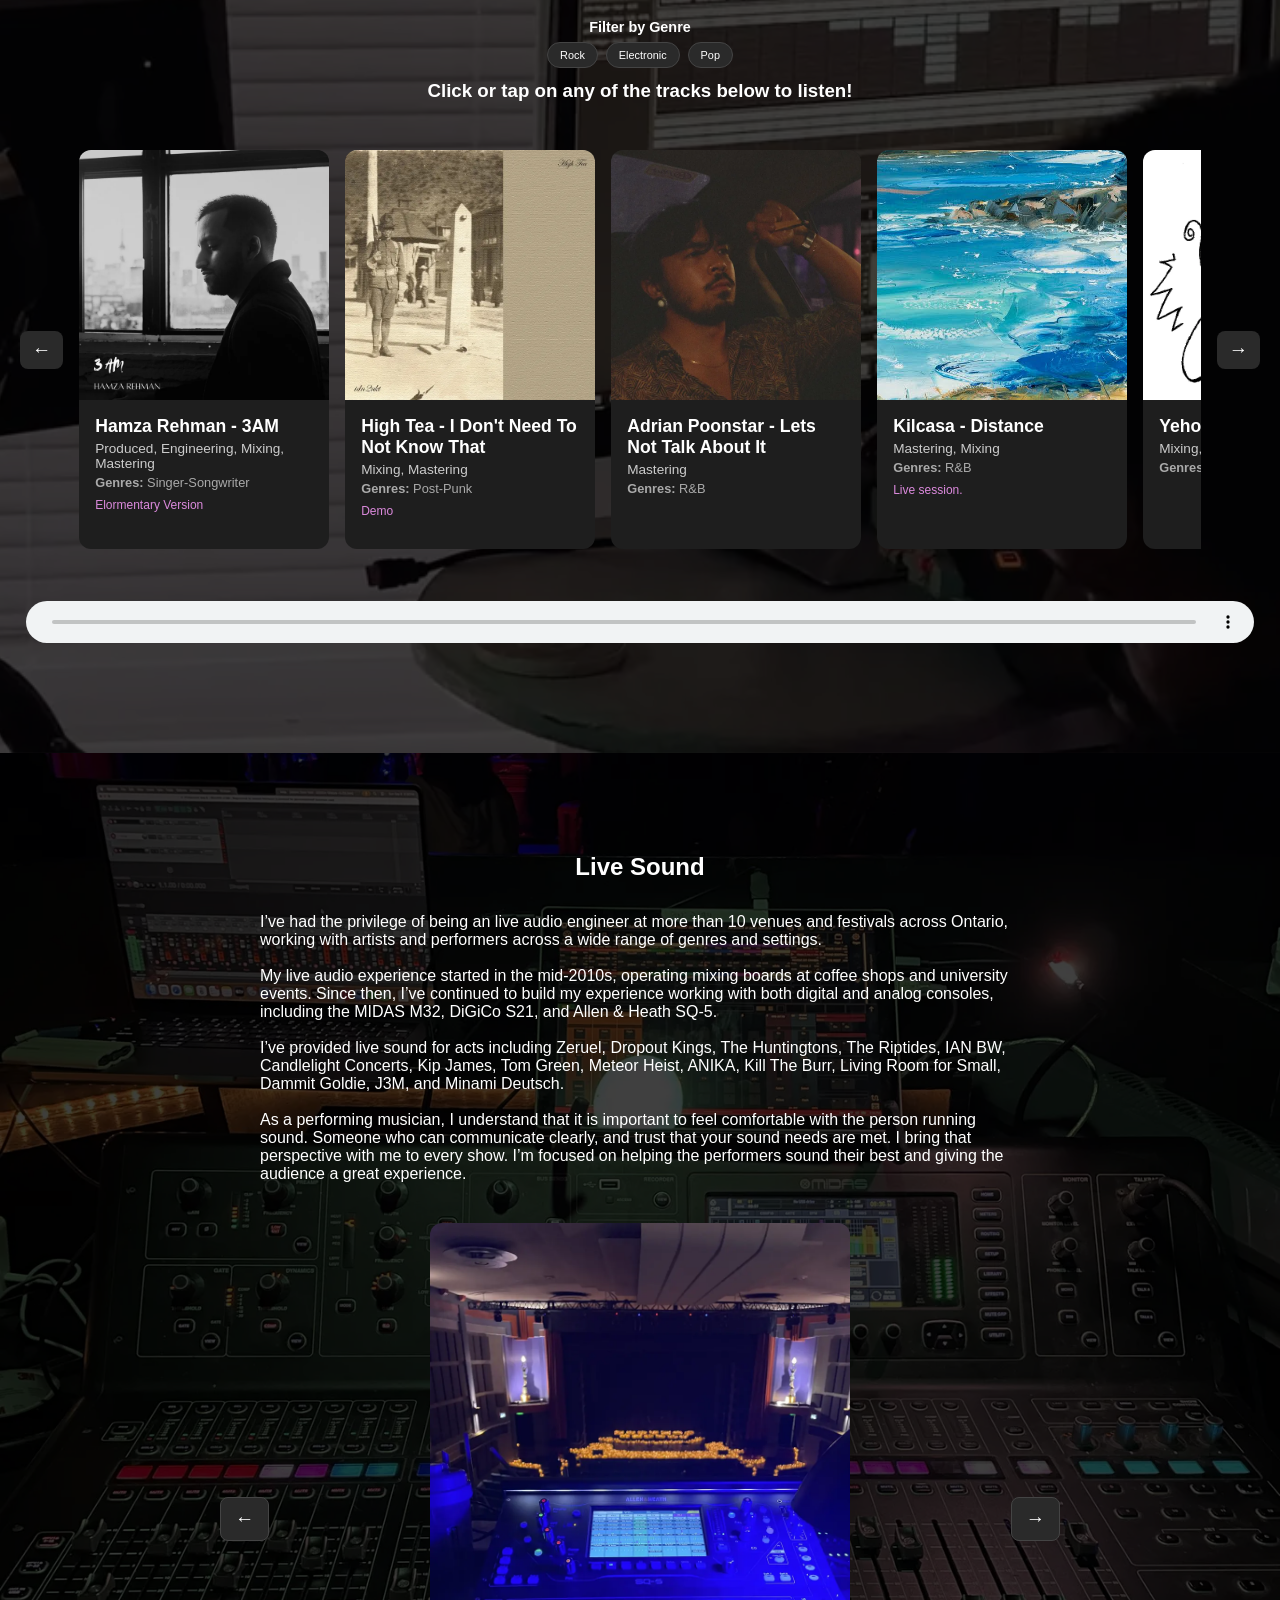
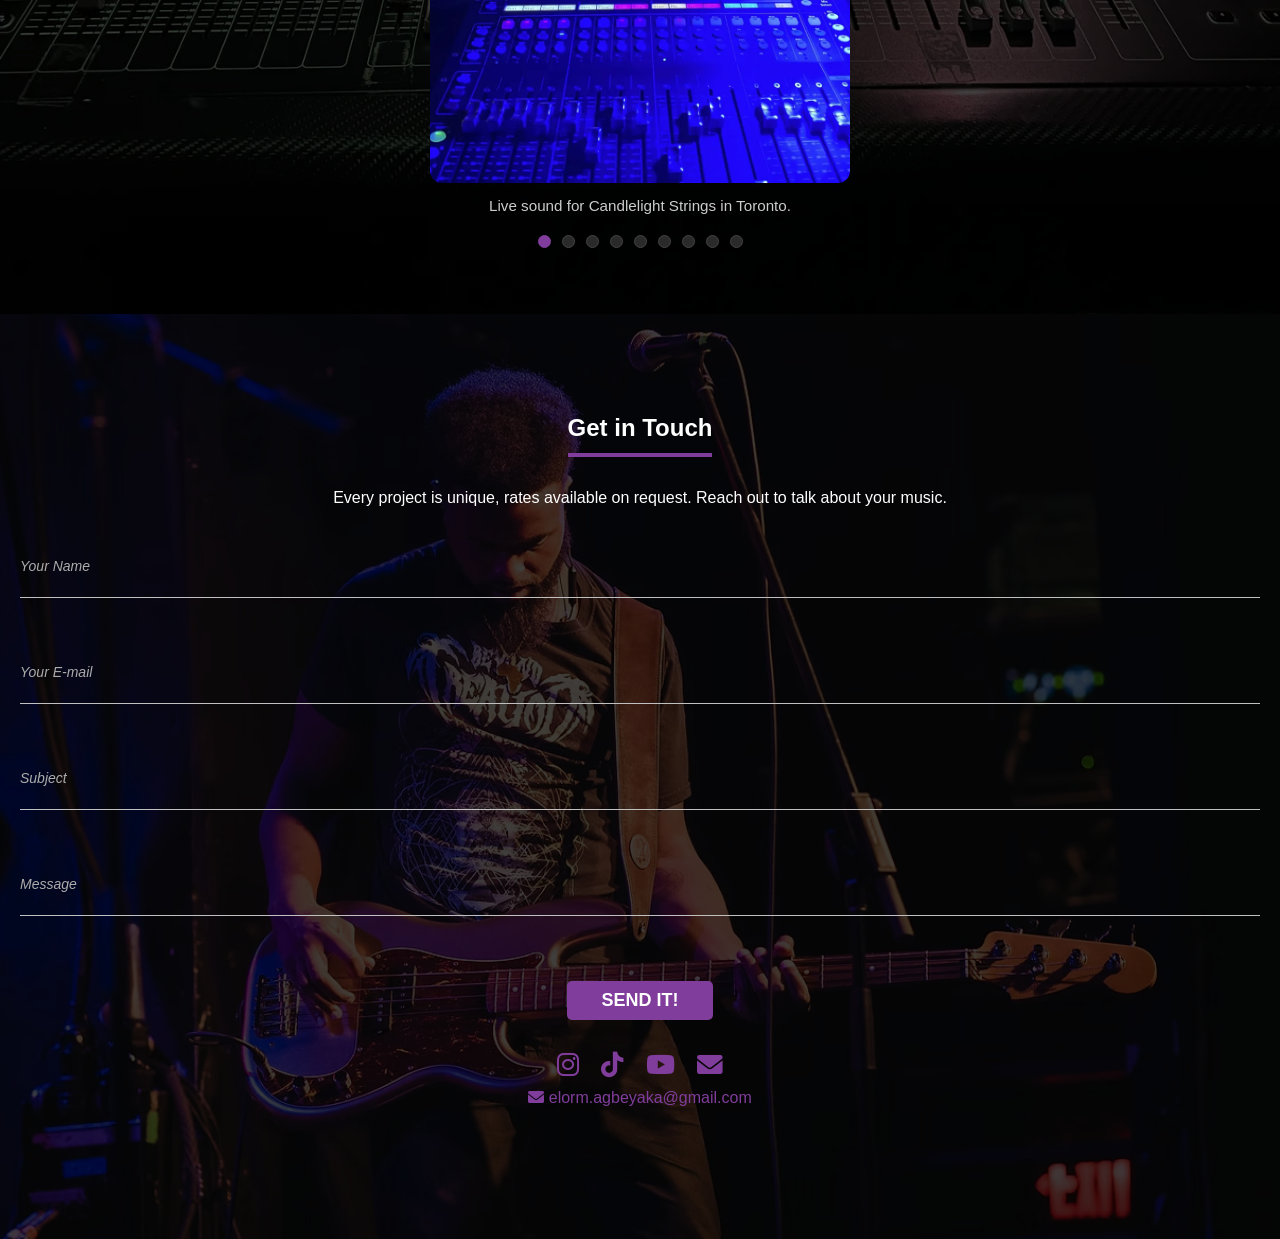
==== commit 34f91a67: "Fix review carousel and intro text" ====
--- a/index.html
+++ b/index.html
@@ -83,7 +83,7 @@
     <div class="content">
       <h1>Elormentary Studios - Bass, Production, Mixing & Mastering</h1>
       <br>
-      <p class="tagline">Killer basslines and elevated mixes</p>
+      <p class="tagline">Killer Basslines & Elevated Mixes</p>
       <br>
       <p>
       My name is Elorm Agbeyaka. I am a passionate musician, audio engineer and producer dedicated to helping artists bring their musical visions to life. With over 15 years of experience playing bass across a wide range of genres, I have honed my skills in crafting music that engages and inspires the listener. 
